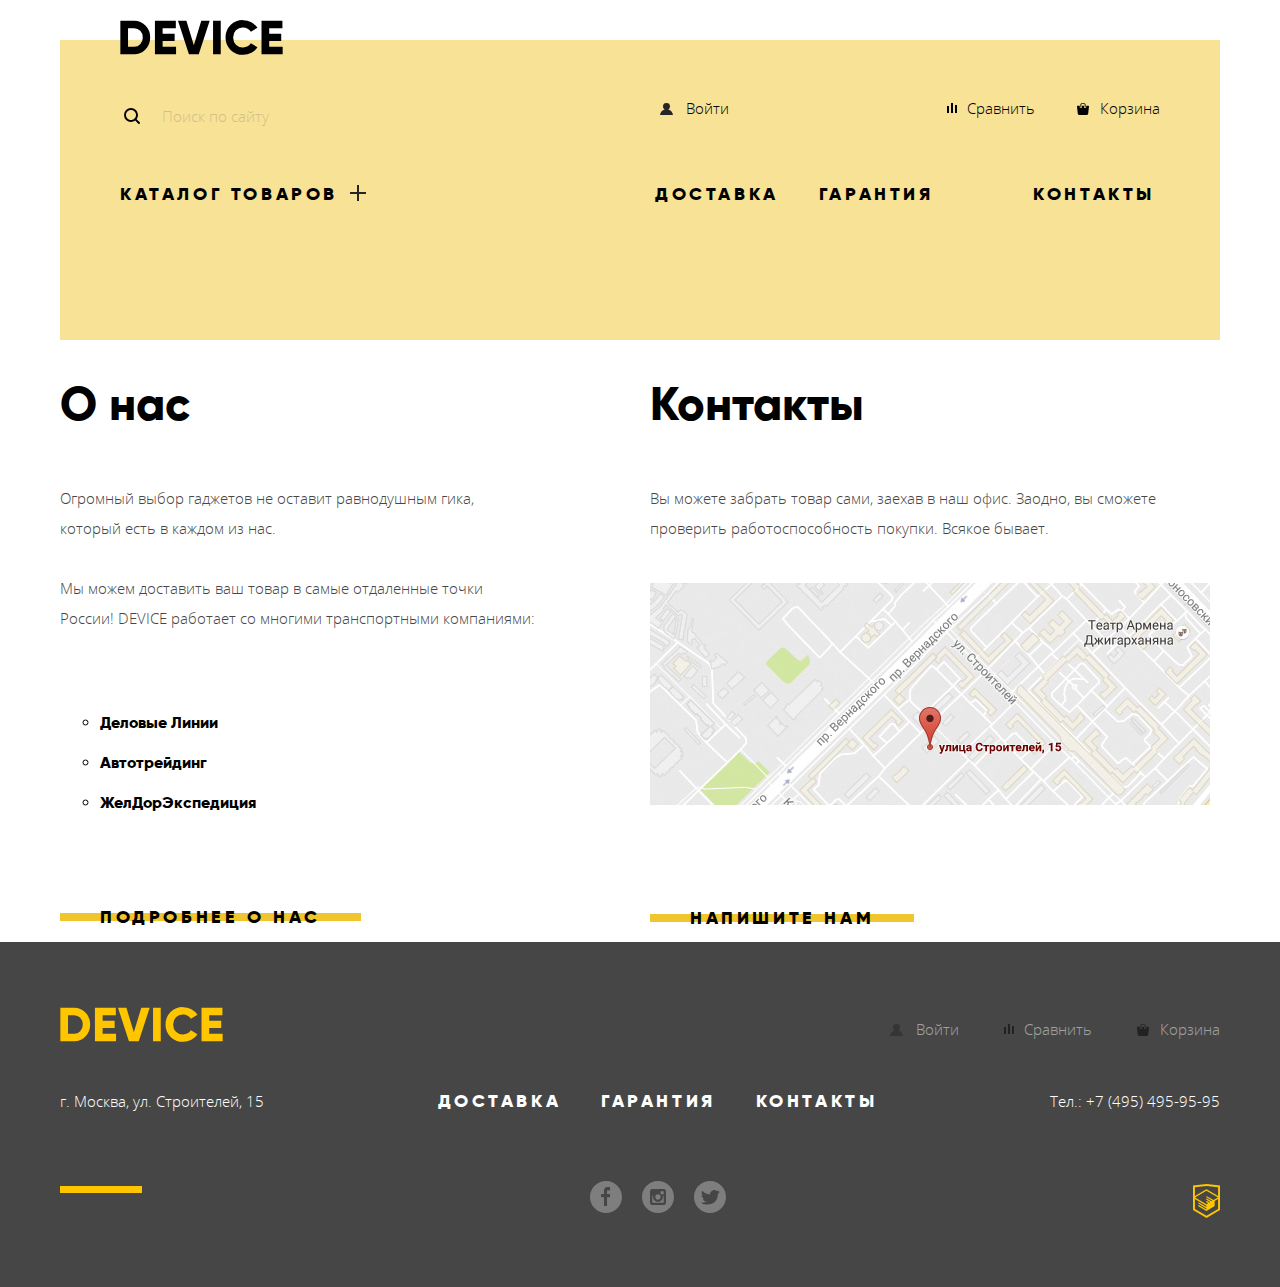
==== index.html @ 3230c98a "Добавлены декоративные элементы страниц" ====
<!DOCTYPE html>
<html lang="ru">
  <head>
    <meta charset="utf-8">
    <title>HTML Academy: Девайс</title>
    <link href="css/normalize.css" rel="stylesheet">
    <link href="css/style.css" rel="stylesheet">
  </head>
  <body>
    <header class="main-header">
      <div class="main-header-top">
        <div class="logo-container">
        <a class="main-header-logo" href="index.html">
        <img src="img/logo-device.svg" width="163" height="35" alt="Логотип «DEVICE»" class="header-logo">
      </a>
    </div>
      <form class="search" action="https://echo.htmlacademy.ru" method="get">
   <input class="search-field" type="search" name="main-search" placeholder="Поиск по сайту">
   <button class="search-button" type="submit">Найти</button>
  </form>
  <ul class="user-navigation">
    <li class="login-link"><a class="log-in-link" href="log-in.html">Войти</a></li>
    <li class="login-link"><a class="compare-link" href="compare.html">Сравнить</a></li>
    <li class="login-link"><a class="cart-link" href="cart.html">Корзина</a></li>
  </ul>
</div>
<div class="main-header-bottom">
        <nav class="main-navigation">
          <div class="main-navigation-wrapper">
        <ul class="site-navigation">
          <li><a href="catalog.html">Каталог товаров</a>
            <ul class="catalog-category-list">
  <li><a href="vr.html">Виртуальная реальность</a></li>
  <li><a href="monopodes.html">Моноподы для селфи</a></li>
  <li><a href="action-cameras.html">Экшн-камеры</a></li>
  <li><a href="fitness-bracelets.html">Фитнес-браслеты</a></li>
  <li><a href="smart-watches.html">Умные часы</a></li>
  <li><a href="quadcopters.html">Квадрокоптеры</a></li>
  </ul>
  </li>
    </ul>
        <ul class="user-info">
          <li><a href="guarantees.html">Доставка</a></li>
          <li><a href="delivery.html">Гарантия</a></li>
          <li><a href="contacts.html">Контакты</a></li>
        </ul>
      </div>
      </nav>
    </div>
      </header>
      <main>
        <div class="container">
        <h1 class="visually-hidden">Главная страница интернет-магазина "DEVICE"</h1>
        <div class="index-columns">
        <section class="info-about-us">
        <h2 class="info-about-us-title">О нас</h2>
        <p class="info-about-us-additional">
          Огромный выбор гаджетов не оставит равнодушным гика, который есть в каждом из нас.<br>
          <br>
        </p>
        <p class="info-about-us-additional">
          Мы можем доставить ваш товар в самые отдаленные точки России! DEVICE работает со многими транспортными компаниями:
        </p>
        <ul class="delivery-companies">
          <li>Деловые Линии</li>
          <li>Автотрейдинг</li>
          <li>ЖелДорЭкспедиция</li>
        </ul>
        <a href="about-us.html" class="info-link">Подробнее о нас</a>
      </section>
        <section class="info-contacts">
        <h2 class="info-title">Контакты</h2>
        <p class="info-additional">
          Вы можете забрать товар сами, заехав в наш офис. Заодно, вы сможете проверить работоспособность покупки. Всякое бывает.
        </p>
        <a href="#">
        <img src="img/map.jpg" width="560" height="222" alt="Карта с нашим местонахождением">
      </a>
      <a href="write-us.html" class="info-link">Напишите нам</a>
      </section>
    </div>
  </div>
      </main>
        <footer class="main-footer">
          <div class="container">
          <div class="main-footer-top">
          <a href="index.html">
            <svg class="footer-logo" xmlns="http://www.w3.org/2000/svg" viewBox="0 0 164 35">
    <path d="m0.35 0.7v33.6h13.532a15.723 15.723 0 0 0 11.72-4.824 16.464 16.464 0 0 0 4.712-11.976 16.465 16.465 0 0 0-4.712-11.976 15.723 15.723 0 0 0-11.72-4.824zm7.733 26.208v-18.819h5.8a8.648 8.648 0 0 1 6.5 2.568 9.412 9.412 0 0 1 2.489 6.84 9.41 9.41 0 0 1-2.489 6.84 8.646 8.646 0 0 1-6.5 2.568h-5.8zm34.8-5.952h12.082v-7.3h-12.086v-5.567h13.291v-7.389h-21.024v33.6h21.265v-7.392h-13.532v-5.952zm36.343 13.344 11.019-33.6h-8.458l-7.491 24.72-7.491-24.72h-8.457l11.019 33.6zm14.4 0h7.733v-33.6h-7.733zm38.615-1.416a15.514 15.514 0 0 0 6.041-5.688l-6.67-3.84a7.488 7.488 0 0 1-3.165 3.024 9.874 9.874 0 0 1-4.664 1.1 9.594 9.594 0 0 1-7.177-2.736 9.907 9.907 0 0 1-2.682-7.248 9.908 9.908 0 0 1 2.682-7.248 9.594 9.594 0 0 1 7.177-2.736 9.914 9.914 0 0 1 4.64 1.08 7.6 7.6 0 0 1 3.189 3.048l6.67-3.84a15.881 15.881 0 0 0-6.09-5.688 17.419 17.419 0 0 0-8.409-2.088 17.12 17.12 0 0 0-17.592 17.472 17.12 17.12 0 0 0 17.589 17.476 17.519 17.519 0 0 0 8.458-2.088zm17.881-11.928h12.082v-7.3h-12.085v-5.567h13.29v-7.389h-21.022v33.6h21.264v-7.392h-13.532v-5.952z" fill="#ffc600">
    </path>
  </svg>
        </a>
          <ul class="footer-user-navigation">
            <li class="login-link"><a class="log-in-link" href="log-in.html">Войти</a></li>
            <li class="login-link"><a class="compare-link" href="compare.html">Сравнить</a></li>
            <li class="login-link"><a class="cart-link" href="cart.html">Корзина</a></li>
          </ul>
</div>
<div class="main-footer-middle">
          <address class="address">г. Москва, ул. Строителей, 15</address>
            <ul class="footer-navigation">
              <li><a href="delivery.html">Доставка</a></li>
              <li><a href="guarantees.html">Гарантия</a></li>
              <li><a href="contacts.html">Контакты</a></li>
            </ul>
          <p class="phonenumber">Тел.: +7 (495) 495-95-95</p>
        </div>
          <div class="main-footer-bottom">
          <ul class="socials">
          <li><a class="social-button social-button-facebook" href="#">
            <svg xmlns="http://www.w3.org/2000/svg" width="32" height="32" viewBox="0 0 32 32">
              <path fill="#FFF" d="M16 0C7.164 0 0 7.163 0 16s7.164 16 16 16c8.837 0 16-7.164 16-16S24.837 0 16 0zm4.062 9.455h-3.021v3.444h3.021v3.445h-3.021v8.61H14.02v-8.61H11v-3.445h3.021V9.455c0-1.902 1.353-3.445 3.021-3.445h3.021v3.445z">
              </path>
            </svg>
          </a></li>
          <li><a class="social-button" href="#">
          <svg xmlns="http://www.w3.org/2000/svg" width="32" height="32" viewBox="0 0 32 32">
            <g fill="#FFF">
              <path d="M20.916 16a4.938 4.938 0 1 1-9.877 0c0-.394.051-.773.138-1.14h-.897v6.838h11.396V14.86h-.897c.086.367.137.746.137 1.14z"/><path d="M15.978 18.659c1.466 0 2.659-1.193 2.659-2.659s-1.193-2.659-2.659-2.659c-1.466 0-2.659 1.193-2.659 2.659s1.192 2.659 2.659 2.659zM18.637 10.302h3.039v3.039h-3.039z"/><path d="M16 0C7.164 0 0 7.164 0 16c0 8.837 7.164 16 16 16 8.837 0 16-7.163 16-16 0-8.836-7.163-16-16-16zm7.955 21.698a2.285 2.285 0 0 1-2.279 2.279H10.279A2.285 2.285 0 0 1 8 21.698V10.302a2.286 2.286 0 0 1 2.279-2.279h11.396a2.286 2.286 0 0 1 2.279 2.279v11.396z"/>
            </path>
          </g>
        </svg>
          </a></li>
          <li><a class="social-button social-button-twitter" href="#">
            <svg xmlns="http://www.w3.org/2000/svg" width="32" height="32" viewBox="0 0 32 32">
              <path fill="#FFF" d="M16 0C7.164 0 0 7.164 0 16c0 8.837 7.164 16 16 16 8.837 0 16-7.163 16-16 0-8.836-7.163-16-16-16zm7.944 12.809c-.251 6.516-3.463 10.832-10.992 10.702h-.486c-.447 0-4.543-.443-5.344-1.823 2.479.19 4.247-.406 5.12-1.136-1.048-.289-2.923-.461-3.251-2.848.384.104.618.221 1.299.113-1.307-.824-2.758-1.519-2.679-3.643.311.317 1.164.518 1.46.457-.768-.233-2.149-3.244-.974-4.781 1.984 1.79 4.075 3.482 7.804 3.643.227-2.214 1.24-3.699 3.168-4.325 1.84-.479 3.255.26 3.901 1.138.737-.224 1.453-.466 2.193-.685-.004.833-.569 1.463-.935 1.709.747.165 1.423-.475 1.423-.475-.184.963-1.094 1.725-1.707 1.954z">
              </path>
            </svg>
          </a></li>
        </ul>
          <a class="htmlacademy-button" href="https://htmlacademy.ru"><img src="img/logo-html.svg" class="htmlacademylogo"width="27" height="35" alt="Логотип HTML Academy"></a>
      </div>
    </div>
      </footer>
      <section class="modal modal-login">
        <h2 class="visually-hidden">Напишите нам</h2>
        <form class="write-us-form" action="https://echo.htmlacademy.ru" method="post">
  <p class="name-write-us">
          <label for="name-field">Ваше имя:</label>
          <input class="name-write-us" type="text" name="name" id="name-field" value="" placeholder="Имя Фамилия">
  </p>
  <p class="email-write-us">
          <label for="email-field">Ваш e-mail:</label>
          <input class="email-write-us" type="email" name="email" id="email-field" value="" placeholder="email@example.com">
  </p>
  <p class="mail-write-us">
          <label class="mail-field" for="mail-field">Текст письма:</label>
          <textarea name="mail" id="mail-field" rows="10" placeholder="В свободной форме"></textarea>
  </p>
  <button class="button" type="submit">Отправить</button>
        </form>
        <button class="modal-close">Закрыть</button>
      </section>
      <section class="modal modal-map">
        <h2 class="visually-hidden">Наше местоположение</h2>
        <p>
          <img src="img/map.jpg" width="780" height="560" alt="Офис компании по адресу ул. Строителей, 15, Москва">
        </p>
        <button class="modal-close">Закрыть</button>
      </section>
  </body>
</html>
---- css/style.css ----
@font-face {
font-family: "Gilroy";
src:url("../fonts/gilroyextrabold.woff2") format("woff2"),
url("../fonts/gilroyextrabold.woff") format("woff");
font-style: normal;
font-weight: 800;
}
@font-face {
font-family: "Gilroy";
src:url("../fonts/gilroylight.woff2") format("woff2"),
url("../fonts/gilroylight.woff") format("woff");
font-style: normal;
font-weight: 300;
}
@font-face {
font-family: "OpenSans";
src:url("../fonts/opensans.woff2") format("woff2"),
url("../fonts/opensans.woff") format("woff");
font-style: normal;
font-weight: normal;
}
@font-face {
font-family: "OpenSans";
src:url("../fonts/opensanslight.woff2") format("woff2"),
url("../fonts/opensanslight.woff") format("woff");
font-style: normal;
font-weight: 300;
}
body {
  margin: 0;
  padding: 0;

  font-family: "OpenSans", Arial, sans-serif;
  font-size: 15px;
  line-height: 30px;
  font-weight: 300;
  color: #464646;
  text-transform: none;

  background-color: #ffffff;
}
a {
  text-decoration: none;
}
img {
  max-width: 100%;
  height: auto;
}
.visually-hidden:not(:focus):not(:active),
input[type="checkbox"].visually-hidden,
input[type="radio"].visually-hidden {
  position: absolute;

  width: 1px;
  height: 1px;
  margin: -1px;
  border: 0;
  padding: 0;

  white-space: nowrap;

  clip-path: inset(100%);
  clip: rect(0 0 0 0);
  overflow: hidden;
}
.button  {
  display: inline-block;
  margin: 0;
  padding: 0;
  padding: 12px 25px;
  position: relative;
  z-index: 10;

  font-family: "Gilroy", "Arial", sans-serif;
  font-size: 18px;
  font-weight: 800;
  letter-spacing: 0.2em;
  line-height: 24px;
  text-transform: uppercase;
  color: #000000;
  text-align: center;
  vertical-align: middle;

  background-color: transparent;
  border: none;
  box-shadow: none;

  outline: none;
}
.button::before {
  content: "";
  position: absolute;
  top: 20px;
  left: 0;
  background-color: #f0c52e;
  width: 100%;
  height: 8px;
  z-index: -1;
}
.button:hover::before,
.button:focus::before {
  transition: transform 0.6s ease-out;
  transform: scaleY(5);

}
.button:active::before {
  background-color: #000000;
}
.button:active {
  color: #f7e184;
  outline: none;
}
.cart-mask-button:active::before {
  background-color: #f0c52e;
}
.cart-mask-button:active {
  color: rgba(0, 0, 0, 0.3);
}
.social-button {
  width: 32px;
  height: 32px;

  box-shadow: none;

  opacity: 0.3;
}
.social-button:hover,
.social-button:focus {
  opacity: 0.6;
}
.social-button:active {
  opacity: 0.1;
}
.main-header {
  position: relative;
  width: 1160px;
  min-height: 300px;
  margin-top: 40px;
  margin-bottom: 40px;
  margin-left: auto;
  margin-right: auto;
  padding: 53px 60px 0 60px;
  background-color: #f7e296;
  box-sizing: border-box;
  /*Временное свойство
  outline: 1px solid red;*/
}
.main-header-top {
  display: flex;
  flex-wrap: wrap;
  justify-content: space-between;
  margin-bottom: 43px;
  /*Временное свойство
  outline: 1px solid green;*/
}
.logo-container {
  display: flex;
  justify-content: flex-start;
  position: absolute;
  top: -20px;
  left: 60px;
  /*Временное свойство
  outline: 1px solid lightblue;*/
}
.header-logo {
  width: 163px;
  height: 35px;

  opacity: 1;
}
.header-logo:hover,
.header-logo:focus {
  opacity: 0.6;
}
.header-logo:active {
  opacity: 0.3;
}
.search {
  width: 441px;
  display: flex;
  position: relative;

  /*Временное свойство
  outline: 1px solid lightblue;*/
}
.search::before {
  content: "";

  position: absolute;
  top: 15px;
  left: 4px;

  width: 16px;
  height: 16px;

 background-image: url("../img/search.svg");
 background-repeat: no-repeat;
 background-position: 0 0;

 /*Временное свойство
 outline: 1px solid lightblue;*/
}
.search-field {
  padding: 0;
  margin: 0;
  padding-left: 40px;
  width: 356px;

  font: inherit;
  color: #000000;

  background-color: transparent;
  border: 2px solid transparent;

  opacity: 0.3;
  outline: none;
}
.search-field:hover {
  opacity: 0.6;
}
.search-field:focus {
  border-bottom: 2px solid #000000;
  opacity: 1;
}
.search-button {
  margin: 0;
  padding: 0;
  width: 81px;
  height: 46px;

  font: inherit;
  color: #000000;

  border: 2px solid #000000;
  background-color: transparent;

  opacity: 0;

  outline: none;
}
input.search-field:focus + .search-button {
  opacity: 1;
}

.search-button:focus,
.search-button:hover {

  display: block;
  font: inherit;
  color: #ffffff;

  border: none;
  background-color: #000000;
}
.search-button:active {

  display: block;
  color: rgba(255, 255, 255, 0.3);

  opacity: 1;
}
.user-navigation {
  display: flex;
  justify-content: space-between;
  width: 500px;
  margin: 0;

  padding: 0;

}
.login-user-navigation {
  display: flex;
  justify-content: space-between;
  width: 500px;
  margin: 0;

  padding: 0;

  font: inherit;

  color: #000000;

  opacity: 1;
}
.login-user-navigation li:first-child {
  margin-right: 20px;
}
.login-user-navigation li:nth-child(2) {
  margin-right: 60px;
}
.login-user-navigation li:nth-child(3) {
  margin-right: 40px;
}
.login-user-navigation li:last-child {
  margin-left: auto;
}
.user-navigation li:first-child {
  margin-right: 215px;
}
.user-navigation li:nth-child(2) {
  margin-right: 40px;
}
.user-navigation li:last-child {
}
.user-navigation,
.site-navigation,
.user-info,
.login-user-navigation {
  list-style: none;
}
.site-navigation a,
.user-navigation a,
.user-info a,
.login-user-navigation a {
  color: #000000;
}
.user-navigation {
font: inherit;

color: #000000;

opacity: 1;
}
.user-navigation .log-in-link {
  padding-left: 26px;
  position: relative;
}
.user-navigation .compare-link {
  padding-left: 20px;
  position: relative;
}
.user-navigation .cart-link {
  padding-left: 23px;
  position: relative;
}
.user-navigation .log-in-link::before {
    content: "";

    position: absolute;
    top: 5px;
    left: 0px;

    width: 13px;
    height: 12px;

   background-image: url("../img/user.svg");
   background-repeat: no-repeat;
   background-position: 0 0;

  /*Временное свойство
   outline: 1px solid red;*/
}
.user-navigation .compare-link::before {
    content: "";

    position: absolute;
    top: 5px;
    left: 0px;

    width: 10px;
    height: 10px;

   background-image: url("../img/compare.svg");
   background-repeat: no-repeat;
   background-position: 0 0;

  /*Временное свойство
   outline: 1px solid red;*/
}
.user-navigation .cart-link::before {
    content: "";

    position: absolute;
    top: 5px;
    left: 0px;

    width: 12px;
    height: 12px;

   background-image: url("../img/cart.svg");
   background-repeat: no-repeat;
   background-position: 0 0;

  /*Временное свойство
   outline: 1px solid red;*/
}
.login-user-navigation .profile-link {
  padding-left: 26px;
  position: relative;
}
.login-user-navigation .compare-link {
  padding-left: 20px;
  position: relative;
}
.login-user-navigation .cart-link {
  padding-left: 23px;
  position: relative;
}
.login-user-navigation .profile-link::before {
    content: "";

    position: absolute;
    top: 5px;
    left: 0px;

    width: 13px;
    height: 12px;

   background-image: url("../img/user.svg");
   background-repeat: no-repeat;
   background-position: 0 0;

  /*Временное свойство
   outline: 1px solid red;*/
}
.login-user-navigation .compare-link::before {
    content: "";

    position: absolute;
    top: 5px;
    left: 0px;

    width: 10px;
    height: 10px;

   background-image: url("../img/compare.svg");
   background-repeat: no-repeat;
   background-position: 0 0;

  /*Временное свойство
   outline: 1px solid red;*/
}
.login-user-navigation .cart-link::before {
    content: "";

    position: absolute;
    top: 5px;
    left: 0px;

    width: 12px;
    height: 12px;

   background-image: url("../img/cart.svg");
   background-repeat: no-repeat;
   background-position: 0 0;

  /*Временное свойство
   outline: 1px solid red;*/
}
.main-header-bottom {
  display: flex;
  align-items: center;
  justify-content: space-between;

  /*Временное свойство
  outline: 1px solid yellow;*/
}
.main-navigation-wrapper {
  display: flex;
  justify-content: space-between;
  /*Временное свойство
  outline: 1px solid blue;*/
}
.site-navigation {
  position: relative;

  padding: 0;
  margin: 0;
  margin-right: 295px;
  width: 240px;
  /*Временное свойство
  outline: 1px solid blue;*/
}
.site-navigation > li {
  position: relative;
}
.site-navigation::after {
  content: "";
  position: absolute;

  width: 16px;
  height: 16px;

  top: 3px;
  left: 230px;

  background-image: url("../img/plus.svg");
  background-repeat: no-repeat;
  background-position: 0 0;

}
.user-info {
  display: flex;
  justify-content: space-between;
  margin: 0;
  padding: 0;

  /*Временное свойство
  outline: 1px solid red;*/
}
.user-info li:first-child {
  margin-right: 40px;
}
.user-info li:last-child {
  margin-left: auto;
  margin-right: 0;
}
.site-navigation,
.user-info {
  font-family: "Gilroy", "Arial", sans-serif;
  text-transform: uppercase;
  font-size: 18px;
  font-weight: 800;
  letter-spacing: 0.2em;
  line-height: 24px;
  color: #000000;

  opacity: 1;

}
.user-navigation a:hover,
.user-navigation a:focus,
.site-navigation a:hover,
.site-navigation a:focus,
.user-info a:hover,
.user-info a:focus,
.login-user-navigation a:hover,
.login-user-navigation a:focus {
  opacity: 0.6;
}
.user-navigation a:active,
.site-navigation a:active,
.user-info a:active,
.login-user-navigation a:active {
  opacity: 0.3;
}
.logout-link {
  font: inherit;
  font-size: 15px;
  line-height: 30px;
  color: #000000;

  opacity: 0.3;
}
.catalog-category-list {
  display: none;
  position: absolute;
  top: 25px;
  right: -860px;
  list-style: none;
  margin: 0;
  padding: 0;
  padding-top: 31px;
  padding-bottom: 34px;
  width: 1160px;
  height: 150px;
  background-color: #f7e296;
  /*
  According to styleguide
  background-color: #f7e184;*/
}
.catalog-category-list a {
  font-family: "OpenSans", "Arial", sans-serif;
  font-size: 15px;
  line-height: 36px;
  font-weight: 300;
  letter-spacing: normal;
  text-transform: none;
  color: #000000;

  opacity: 1;
}
.catalog-category-list a:hover,
.catalog-category-list a:focus {
  opacity: 0.6;
}
.catalog-category-list a:active {
  opacity: 0.3;
}
.site-navigation > li:hover .catalog-category-list,
.site-navigation > li:focus .catalog-category-list {
  display: flex;
  flex-wrap: wrap;
  flex-direction: column;
  align-content: flex-start;
  justify-content: flex-start;
}
.catalog-category-list li {
  margin: 0;
  padding: 0;
  width: 180px;
  margin-right: 60px;
  margin-bottom: 8px;
}
.catalog-category-list li:first-child,
.catalog-category-list li:nth-child(2),
.catalog-category-list li:nth-child(3) {
  margin-left: 60px;
}
.catalog-category-list li:nth-child(3),
.catalog-category-list li:last-child {
  margin-bottom: 0;
}
.catalog-category-list li:nth-child(5) {
  margin-bottom: 35px;
}
.user-info {
  width: 500px;
  margin: 0;
  padding: 0;
}
.page-title {
  margin: 0;
  margin-bottom: 35px;
  margin-left: 60px;
  padding: 0;

  font-family: "Gilroy", "Arial", sans-serif;
  font-size: 47px;
  line-height: 48px;
  font-weight: 800;
  color: #000000;
}
.breadcrumbs a {
  color: #000000;
}
.breadcrumbs {
  display: flex;
  width: 385px;
  padding: 0;
  margin: 0;
  margin-bottom: 50px;
  margin-left: 60px;

  font: inherit;
  font-size: 14px;
  line-height: 24px;

  list-style: none;

  opacity: 0.3;
}
.breadcrumbs li {
  position: relative;

  margin-right: 40px;
}
.breadcrumbs li::after {
  content: "";

  position: absolute;
  top: 10px;
  right: -20px;

  width: 4px;
  height: 7px;

  background-image: url("../img/nav-arrow.svg");
  background-position: 0 0;
  background-repeat: no-repeat;

  /*Временное свойство
  outline: 1px solid green;*/
}
.breadcrumbs-current::after {
  display: none;
}
.breadcrumbs li:last-child {
  margin-right: 0;
}
.breadcrumbs a:hover,
.breadcrumbs a:focus {
  opacity: 0.6;
}
.breadcrumbs a:active {
  opacity: 0.1;
}
.container {
  width: 1160px;
  margin: 0 auto;

  /*Временное свойство
  outline: 1px solid black;*/
}
.index-columns {
  display: flex;
  justify-content: space-between;
  /*Временное свойство
  outline: 1px solid purple;*/
}
.index-columns h2{
  margin: 0;
  margin-bottom: 55px;

  font-family: "Gilroy", "Arial", sans-serif;
  font-size: 47px;
  line-height: 48px;
  font-weight: 800;
  color: #000000;
}
.index-columns p {
  margin: 0;
  padding: 0;
}
.info-about-us {
  width: 475px;

  /*Временное свойство
  outline: 1px solid purple;*/
}
.info-about-us p:last-of-type {
  margin-bottom: 70px;
}
.info-contacts {
  width: 570px;

  /*Временное свойство
  outline: 1px solid purple;*/
}
.info-contacts p {
  margin-bottom: 40px;
}
.info-contacts img {
  margin-bottom: 80px;
}
.delivery-companies {
  margin: 0;
  padding: 0;
  padding-left: 40px;
  margin-bottom: 70px;

  font-family: "Gilroy", "Arial", sans-serif;
  font-size: 16px;
  line-height: 40px;
  font-weight: 800;
  color: #000000;

  list-style: circle outside;
}
.info-link {
  display: inline-block;
  margin: 0;
  padding: 0;
  padding: 12px 40px;
  position: relative;
  z-index: 10;

  font-family: "Gilroy", "Arial", sans-serif;
  font-size: 18px;
  font-weight: 800;
  letter-spacing: 0.2em;
  line-height: 24px;
  text-transform: uppercase;
  color: #000000;
  text-align: center;
  vertical-align: middle;

  background-color: transparent;
  border: none;
  box-shadow: none;
}
.info-link::before {
  content: "";
  position: absolute;
  top: 20px;
  left: 0;
  background-color: #f0c52e;
  width: 100%;
  height: 8px;
  z-index: -1;
}
.info-link:hover::before,
.info-link:focus::before {
  transition: transform 0.6s ease-out;
  transform: scaleY(5);
}
.info-link:active {
  color: rgba(0, 0, 0, 0.3);
}
.main-columns {
  position: relative;
}
.main-columns::before {
  content: "";
  position: absolute;

  top: 0;
  right: calc(50% + 252px);
  z-index: -10;
  width: 100%;
  height: 100%;

  background-color: rgba(0, 0, 0, 0.08);
}
.main-columns::after {
  content: "";
  position: absolute;

  top: 0;

  z-index: -11;
  width: 100%;
  height: 70px;

  background-color: rgba(0, 0, 0, 0.08);
}
.sort-title {
  position: relative;
  display: flex;
  padding: 20px 0px 20px 60px;
  align-items: center;
}
.icon-up img {

  position: absolute;

  width: 11px;
  height: 10px;

  top: 30px;
  left: 1112px;

  opacity: 0.3;
}
.icon-down img {

  position: absolute;

  width: 11px;
  height: 10px;

  top: 30px;
  left: 1140px;

  opacity: 0.3;
}
.sort-legend {
  margin: 0;
  padding: 0;

  font-family: "Gilroy", "Arial", sans-serif;
  font-size: 16px;
  font-weight: 800;
  letter-spacing: 0.2em;
  line-height: 24px;
  text-transform: uppercase;
  color: #000000;
}
.sort-title .sort-legend:first-of-type {
  margin-right: 255px;
}
.sort-title .sort-legend:last-of-type {
  margin-right: 55px;
}
.sort-parameters {
  list-style: none;
  padding: 0;
  margin: 0;

  display: flex;

}
.sort-parameter a {
  text-decoration: none;
  font: inherit;
  font-size: 14px;
  line-height: 18px;
  color: #000000;

  opacity: 0.3;
}
.sort-parameter {
  margin-right: 30px;
}
.sort-parameter a:hover,
.sort-parameter a:focus,
.icon-up img:hover,
.icon-up img:focus,
.icon-up img:hover,
.icon-up img:focus {
  opacity: 0.6;
}
.sort-parameter a:active,
.icon-up img:active {
  opacity: 1;
}
.sort-parameter:last-child {
  margin-right: 0;
}
.catalog-columns {
  display: flex;
  justify-content: flex-start;
}
.filters {
  margin: 0;
  padding: 0;
  min-width: 270px;
  padding-top: 88px;
  padding-left: 60px;
  margin-right: 70px;

}
.filter-fieldset {
  margin: 0;
  padding: 0;
  padding-right: 68px;
  margin-bottom: 39px;
  border: none;
}
.filter-fieldset:last-of-type {
  margin-bottom: 50px;
}
.filter legend {
  position: relative;
  font-family: "Gilroy", "Arial", sans-serif;
  font-size: 18px;
  line-height: 24px;
  font-weight: 800;
  color: #000000;

  margin-bottom: 27px;
}
.filter legend::before {
  content: "";

  position: absolute;
  top: -13px;
  left: 0px;

  width: 200px;

  border: 1px solid black;
}
.filter ul {
  margin: 0;
  padding: 0;
  list-style: none;
}
.filter-option {
  margin-bottom: 6px;
  padding-left: 40px;
}
.color-filter .filter-option:last-child,
.bluetooth-filter .filter-option:last-child {
  margin-bottom: 0;
}
.filter-option label{
  position: relative;

  display: block;

  cursor: pointer;
  user-select: none;

  font: inherit;
  font-size: 14px;
  line-height: 40px;

  color: #000000;
}
.filter-input-checkbox + label::before {
  content: "";
  position: absolute;
  top: 10px;
  left: -40px;

  width: 23px;
  height: 23px;

  background-image: url("../img/checkbox-off.svg");
  background-position: 0 0;
  background-repeat: no-repeat;
}
.filter-input-checkbox:checked + label::before {
  width: 27px;

  background-image: url("../img/checkbox-on.svg");
  background-position: 0 0;
  background-repeat: no-repeat;
}
.filter-input-checkbox:hover::before,
.filter-input-checkbox:focus::before,
.filter-input-checkbox:checked:hover::before,
.filter-input-checkbox:checked:focus::before {
  opacity: 0.6;
}
.filter-input:disabled + label::before {
  opacity: 0.25;
}
.filter-input-radio + label::before {
  content: "";
  position: absolute;
  top: 10px;
  left: -40px;

  width: 25px;
  height: 25px;

  background-image: url("../img/radio-off.svg");
  background-position: 0 0;
  background-repeat: no-repeat;
}
.filter-input-radio:checked + label::before {
  content: "";

  position: absolute;
  top: 10px;
  left: -40px;

  background-image: url("../img/radio-on.svg");
  background-position: 0 0;
  background-repeat: no-repeat;
}
.filter-input-radio:hover::before,
.filter-input-radio:focus::before,
.filter-input-radio:checked:hover::before,
.filter-input-radio:checked:focus::before {
  opacity: 0.6;
}
.filter-input-radio:disabled + label::before {
  opacity: 0.25;
}
.catalog {
  margin: 0;
  padding: 0;
  padding-top: 75px;
  width: 760px;
}
.catalog-list {
  display: flex;
  flex-wrap: wrap;
  padding: 0;
  margin: 0;
  margin-bottom: 35px;

  list-style: none;
}
.catalog-item {
  position: relative;
  width: 360px;
  margin-bottom: 70px;
  margin-right: 40px;

}
.catalog-item:nth-child(2n) {
  margin-right: 0;
}
.catalog-item:nth-child(3),
.catalog-item:nth-child(4) {
  margin-bottom: 0;
}
.item-product-photo {
  margin-bottom: 36px;
}
.item-info {
  display: flex;
  flex-direction: row;
  justify-content: space-between;

  padding: 0;
  margin: 0;
}
.catalog-item-title {
    padding: 0;
    margin: 0;
    width: 260px;
}
.catalog-item-title {

  font-family: "Gilroy", "Arial", sans-serif;
  font-size: 18px;
  font-weight: 800;
  line-height: 24px;
  text-decoration: none;

  color: #000000;
}
.catalog-item-price {

  font-family: "Gilroy", "Arial", sans-serif;
  font-size: 16px;
  font-weight: 300;
  line-height: 24px;

  color: #464646;

}
.cart-mask {
  position: absolute;
  display: none;
  padding: 80px;
  padding-top: 160px;
  padding-bottom: 20px;
  width: 200px;
  height: 200px;
  background-color: #eeeeee;
  opacity: 0.7;
  vertical-align: middle;
  text-align: center;
}
.cart-mask .button,
.cart-mask a {
  opacity: 1;
}
.cart-mask a {
  color: inherit;
  font: inherit;
  text-decoration: none;
}
.catalog-item:hover .cart-mask{
  display: block;
}
.paginator {
  display: flex;
  justify-content: space-between;

  margin: 0;
  margin-bottom: 77px;
  padding: 0;
  padding: 27px 28px 27px 28px;

  background-color: #eeeeee;
}
.paginator-prev,
.paginator-next {
  font-family: "Gilroy", "Arial", sans-serif;
  font-size: 16px;
  font-weight: 800;
  letter-spacing: 0.2em;
  line-height: 24px;
  text-transform: uppercase;
  text-decoration: none;
  color: #000000;
}
.paginator-list a {

  font-family: "Gilroy", "Arial", sans-serif;
  font-size: 16px;
  font-weight: 800;
  letter-spacing: 0.2em;
  line-height: 24px;
  text-transform: uppercase;
  text-decoration: none;
  color: #000000;
}
.paginator-list {
  display: flex;
  list-style: none;
  margin: 0;
  padding: 0;
}
.paginator-list li {
  margin-right: 32px;
}
.paginator-list li:last-child {
  margin-right: 0;
}
.main-footer {
  font: inherit;
  color: #ffffff;

  background-color: #464646;
  padding: 65px 0 65px 0;
  box-sizing: border-box;
  /*Временное свойство
  outline: 1px solid green;*/
}
.footer-rows {
  display: flex;
  flex-wrap: wrap;
  /*Временное свойство
  outline: 1px solid purple;*/
}
.main-footer-top {
  display: flex;
  justify-content: space-between;
  align-items: center;
  margin-bottom: 35px;
  /*Временное свойство
  outline: 1px solid purple;*/
}
.footer-logo {
  width: 163px;
  height: 35px;
  opacity: 1;
}
.footer-logo:hover,
.footer-logo:focus {
  opacity: 0.6;
}
.footer-logo:active {
  opacity: 0.3;
}
.logout-link-footer {
  font: inherit;
  font-size: 15px;
  line-height: 30px;
  color: #ffffff;

  opacity: 0.3;
}
.footer-user-navigation a {
  color: #ffffff;

  opacity: 0.7;
}
.footer-user-navigation {
  display: flex;
  justify-content: space-between;
  width: 330px;
  font: inherit;
  color: #ffffff;
  margin: 0;
  opacity: 0.7;
  padding: 0;
  margin-left: auto;
  list-style: none;
}
.footer-user-navigation .log-in-link {
  padding-left: 26px;
  position: relative;
}
.footer-user-navigation .compare-link {
  padding-left: 20px;
  position: relative;
}
.footer-user-navigation .cart-link {
  padding-left: 23px;
  position: relative;
}
.footer-user-navigation .log-in-link::before {
    content: "";

    position: absolute;
    top: 5px;
    left: 0px;

    width: 13px;
    height: 12px;

   background-image: url("../img/user.svg");
   background-repeat: no-repeat;
   background-position: 0 0;

  fill: #ffc600;
  /*Временное свойство
   outline: 1px solid red;*/
}
.footer-user-navigation .compare-link::before {
    content: "";

    position: absolute;
    top: 5px;
    left: 0px;

    width: 10px;
    height: 10px;

   background-image: url("../img/compare.svg");
   background-repeat: no-repeat;
   background-position: 0 0;

   fill: #ffc600;
  /*Временное свойство
   outline: 1px solid red;*/
}
.footer-user-navigation .cart-link::before {
    content: "";

    position: absolute;
    top: 5px;
    left: 0px;

    width: 12px;
    height: 12px;

   background-image: url("../img/cart.svg");
   background-repeat: no-repeat;
   background-position: 0 0;

  fill: #ffc600;
  /*Временное свойство
   outline: 1px solid red;*/
}
.footer-user-navigation li {
  margin-right: 40px;
}
.footer-user-navigation li:last-child {
  margin-right: 0;
}
.footer-user-navigation a:hover,
.footer-user-navigation a:focus {
  opacity: 1;
}
.footer-user-navigation a:active {
  opacity: 0.3;
}
.login-footer-user-navigation a {
  color: #ffffff;

  opacity: 0.7;
}
.login-footer-user-navigation {
  display: flex;
  justify-content: space-between;
  width: 480px;
  font: inherit;
  color: #ffffff;
  margin: 0;
  opacity: 0.7;
  padding: 0;
  margin-left: auto;
  list-style: none;
}
.login-footer-user-navigation .profile-link {
  padding-left: 26px;
  position: relative;
}
.login-footer-user-navigation .compare-link {
  padding-left: 20px;
  position: relative;
}
.login-footer-user-navigation .cart-link {
  padding-left: 23px;
  position: relative;
}
.login-footer-user-navigation .profile-link::before {
    content: "";

    position: absolute;
    top: 5px;
    left: 0px;

    width: 13px;
    height: 12px;

   background-image: url("../img/user.svg");
   background-repeat: no-repeat;
   background-position: 0 0;

  fill: #ffc600;
  /*Временное свойство
   outline: 1px solid red;*/
}
.login-footer-user-navigation .compare-link::before {
    content: "";

    position: absolute;
    top: 5px;
    left: 0px;

    width: 10px;
    height: 10px;

   background-image: url("../img/compare.svg");
   background-repeat: no-repeat;
   background-position: 0 0;

   fill: #ffc600;
  /*Временное свойство
   outline: 1px solid red;*/
}
.login-footer-user-navigation .cart-link::before {
    content: "";

    position: absolute;
    top: 5px;
    left: 0px;

    width: 12px;
    height: 12px;

   background-image: url("../img/cart.svg");
   background-repeat: no-repeat;
   background-position: 0 0;

  fill: #ffc600;
  /*Временное свойство
   outline: 1px solid red;*/
}
.login-footer-user-navigation li {
  margin-right: 20px;
}
.login-footer-user-navigation li:nth-child(2) {
  margin-right: 40px;
}
.login-footer-user-navigation li:nth-child(3) {
  margin-right: 40px;
}
.login-footer-user-navigation li:last-child {
  margin-right: 0;
}
.login-footer-user-navigation a:hover,
.login-footer-user-navigation a:focus {
  opacity: 1;
}
.login-footer-user-navigation a:active {
  opacity: 0.3;
}
.main-footer-middle {
  display: flex;
  justify-content: space-between;
  align-items: center;

  margin-bottom: 65px;
  /*Временное свойство
  outline: 1px solid purple;*/
}
.address {
  width: 205px;
  font: inherit;
  font-style: normal;
  color: #ffffff;
}
.footer-navigation {
  display: flex;
  justify-content: space-between;
  width: 440px;
  padding: 0;
  margin: 0;
  list-style: none;
  margin-left: auto;
}
.footer-navigation li {
  margin-right: 35px;
}
.footer-navigation li:last-child {
  margin-right: 0;
}
.footer-navigation a {
  color: #ffffff;
}
.footer-navigation {
  font-family: "Gilroy", "Arial", sans-serif;
  font-size: 18px;
  font-weight: 800;
  letter-spacing: 0.2em;
  text-transform: uppercase;
  line-height: 24px;

  color: #ffffff;

  opacity: 1;
}
.footer-navigation a:hover,
.footer-navigation a:focus {
  opacity: 0.6;
}
.footer-navigation a:active {
  opacity: 0.3;
}
.phonenumber {
  padding: 0;
  margin: 0;
  margin-left: auto;
  width: 170px;
}
.main-footer-bottom {
  display: flex;
  justify-content: center;
  align-items: center;

  /*Временное свойство
  outline: 1px solid purple;*/
}
.socials {
  position: relative;
  display: flex;
  width: 160px;
  padding: 0;
  margin: 0;
  margin-left: 530px;
  list-style: none;
}
.socials::before {
  content: "";

  position: absolute;
  top: 5px;
  left: -530px;

  width: 80px;
  height: 5px;

  border: 1px solid #ffc600;
  background-color: #ffc600;
}
.socials li {
  margin-right: 20px;
}
.socials li:last-child {
  margin-right: 0;
}
.socials a {
  color: #ffffff;
}
.htmlacademy-button {
  width: 27;
  height: 35px;
  margin-left: auto;
  opacity: 1;
}
.htmlacademy-button:hover,
.htmlacademy-button:focus {
  opacity: 0.6;
}
.htmlacademy-button:active {
  opacity: 0.1;
}

.modal {
  display: none;
  font: inherit;
  color: #000000;

  background-color: #ffffff;
  background-image: url("../img/modal.png");
  background-position: 0 0;
  background-repeat: repeat;
  box-shadow: 0 5px 10px 0 rgba(255, 255, 255, 0.5);
}
.modal-login label {
  font-family: "Gilroy extrabold";
  font-size: 18px;
  line-height: 24px;

  color: #000000;
}
.modal-login input[type="text"],
.modal-login input[type="email"],
.modal-login textarea {
  font: inherit;
  color: rgba(255, 0, 0, 0.4);

  background-color: #f2f2f2;
  opacity: 0.5;
  border: none;
}
.modal-login input[type="text"]:hover,
.modal-login input[type="email"]:hover,
.modal-login textarea:hover {
  background-color: #eaeaea;
  opacity: 0.8;
}
.modal-login input[type="text"]:focus,
.modal-login input[type="email"]:focus,
.modal-login textarea:focus {
  color: #000000;

  background-color: transparent;

  border: 3px solid #f0c52e;
}
.modal-login input[type="text"]:invalid,
.modal-login input[type="email"]:invalid,
.modal-login textarea:invalid {
  font: inherit;
  color: rgba(255, 0, 0, 0.4);

  background-color: #f6dada;

  border: none;
}
.modal-close {
border: 1px solid #f0c52e;
border-radius: 50% 50%;

background-color: #f0c52e;
background-image: url("../img/modal-close.svg");
opacity: 0.5;
}
.modal-close:hover,
.modal-close:focus {
  opacity: 1;
}
.modal-close:active {
  opacity: 0.3;
}
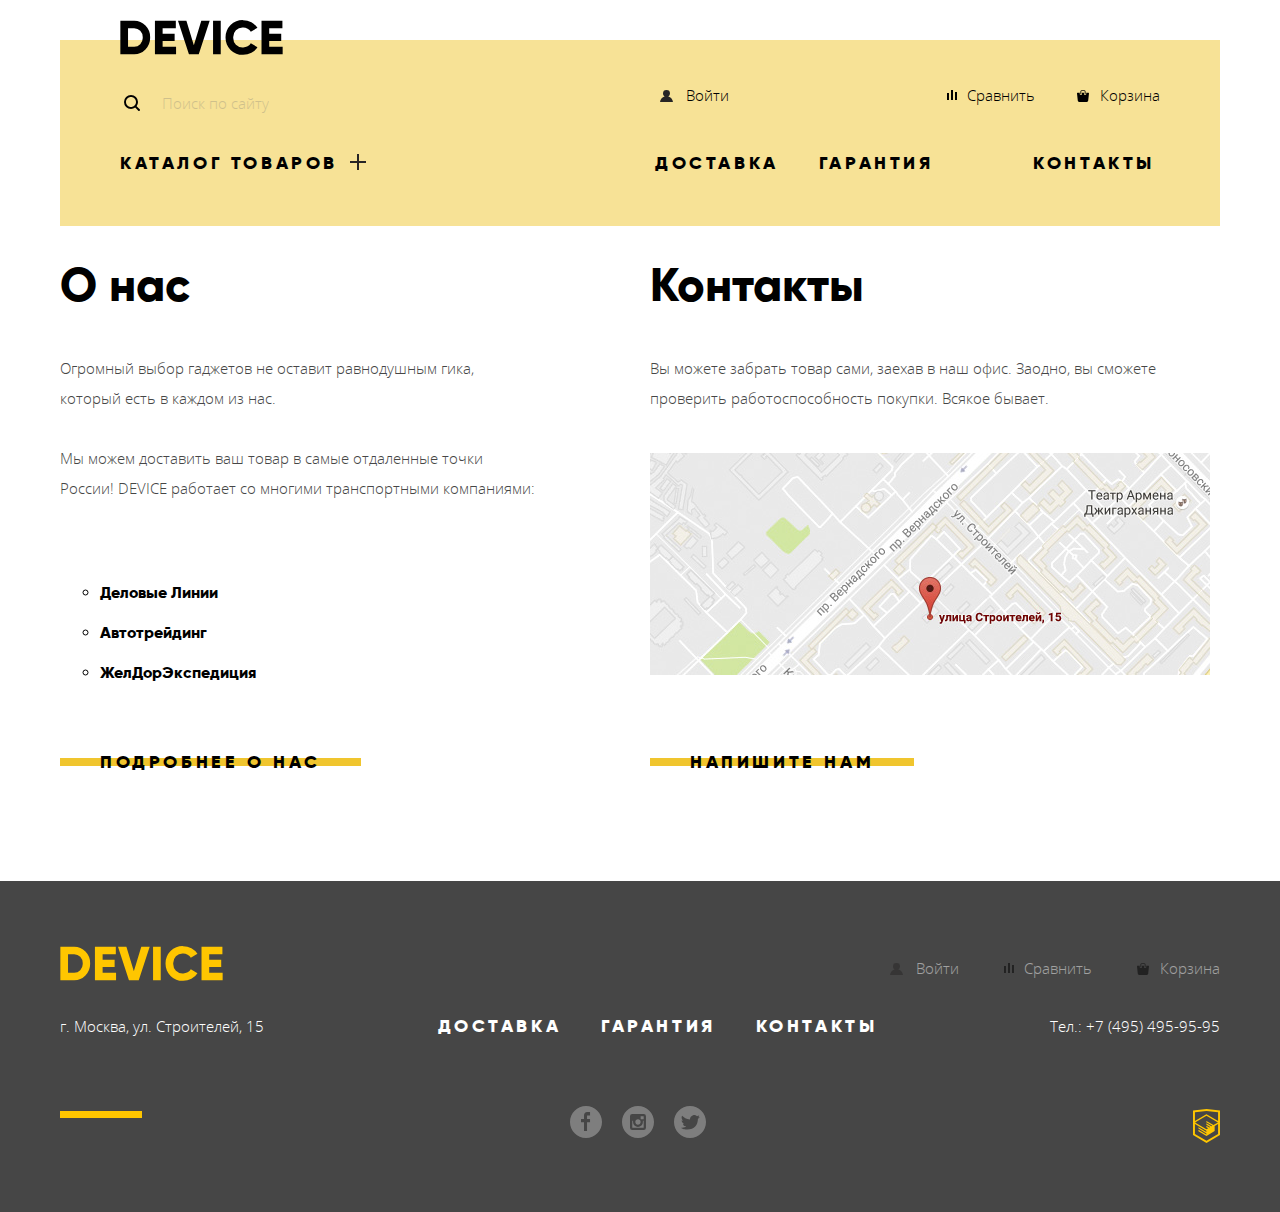
==== commit dd0861f6: "Завершена верстка всех страниц" ====
--- a/index.html
+++ b/index.html
@@ -135,18 +135,18 @@
       <section class="modal modal-login">
         <h2 class="visually-hidden">Напишите нам</h2>
         <form class="write-us-form" action="https://echo.htmlacademy.ru" method="post">
-  <p class="name-write-us">
+  <div class="name-write-us-container">
           <label for="name-field">Ваше имя:</label>
           <input class="name-write-us" type="text" name="name" id="name-field" value="" placeholder="Имя Фамилия">
-  </p>
-  <p class="email-write-us">
+  </div>
+  <div class="email-write-us-container">
           <label for="email-field">Ваш e-mail:</label>
           <input class="email-write-us" type="email" name="email" id="email-field" value="" placeholder="email@example.com">
-  </p>
-  <p class="mail-write-us">
-          <label class="mail-field" for="mail-field">Текст письма:</label>
-          <textarea name="mail" id="mail-field" rows="10" placeholder="В свободной форме"></textarea>
-  </p>
+  </div>
+  <div class="mail-write-us-container">
+          <label class="mail-field-label" for="mail-field">Текст письма:</label>
+          <textarea name="mail" id="mail-field" placeholder="В свободной форме"></textarea>
+  </div>
   <button class="button" type="submit">Отправить</button>
         </form>
         <button class="modal-close">Закрыть</button>
@@ -154,7 +154,7 @@
       <section class="modal modal-map">
         <h2 class="visually-hidden">Наше местоположение</h2>
         <p>
-          <img src="img/map.jpg" width="780" height="560" alt="Офис компании по адресу ул. Строителей, 15, Москва">
+          <img src="img/map-big.jpg" width="960" height="560" alt="Офис компании по адресу ул. Строителей, 15, Москва">
         </p>
         <button class="modal-close">Закрыть</button>
       </section>
--- a/css/style.css
+++ b/css/style.css
@@ -134,12 +134,12 @@
 .main-header {
   position: relative;
   width: 1160px;
-  min-height: 300px;
+  min-height: 186px;
   margin-top: 40px;
-  margin-bottom: 40px;
+  margin-bottom: 35px;
   margin-left: auto;
   margin-right: auto;
-  padding: 53px 60px 0 60px;
+  padding: 40px 60px 0 60px;
   background-color: #f7e296;
   box-sizing: border-box;
   /*Временное свойство
@@ -149,7 +149,7 @@
   display: flex;
   flex-wrap: wrap;
   justify-content: space-between;
-  margin-bottom: 43px;
+  margin-bottom: 25px;
   /*Временное свойство
   outline: 1px solid green;*/
 }
@@ -555,6 +555,8 @@
   width: 1160px;
   height: 150px;
   background-color: #f7e296;
+
+  z-index: 100;
   /*
   According to styleguide
   background-color: #f7e184;*/
@@ -588,7 +590,7 @@
 .catalog-category-list li {
   margin: 0;
   padding: 0;
-  width: 180px;
+  width: 190px;
   margin-right: 60px;
   margin-bottom: 8px;
 }
@@ -602,7 +604,11 @@
   margin-bottom: 0;
 }
 .catalog-category-list li:nth-child(5) {
-  margin-bottom: 35px;
+  margin-bottom: 50px;
+}
+.catalog-category-list li:nth-child(4),
+.catalog-category-list li:nth-child(5) {
+  margin-right: 0;
 }
 .user-info {
   width: 500px;
@@ -611,7 +617,7 @@
 }
 .page-title {
   margin: 0;
-  margin-bottom: 35px;
+  margin-bottom: 24px;
   margin-left: 60px;
   padding: 0;
 
@@ -629,7 +635,7 @@
   width: 385px;
   padding: 0;
   margin: 0;
-  margin-bottom: 50px;
+  margin-bottom: 47px;
   margin-left: 60px;
 
   font: inherit;
@@ -687,10 +693,12 @@
   justify-content: space-between;
   /*Временное свойство
   outline: 1px solid purple;*/
+
+  margin-bottom: 95px;
 }
 .index-columns h2{
   margin: 0;
-  margin-bottom: 55px;
+  margin-bottom: 44px;
 
   font-family: "Gilroy", "Arial", sans-serif;
   font-size: 47px;
@@ -721,13 +729,13 @@
   margin-bottom: 40px;
 }
 .info-contacts img {
-  margin-bottom: 80px;
+  margin-bottom: 54px;
 }
 .delivery-companies {
   margin: 0;
   padding: 0;
   padding-left: 40px;
-  margin-bottom: 70px;
+  margin-bottom: 45px;
 
   font-family: "Gilroy", "Arial", sans-serif;
   font-size: 16px;
@@ -895,7 +903,7 @@
   margin: 0;
   padding: 0;
   min-width: 270px;
-  padding-top: 88px;
+  padding-top: 80px;
   padding-left: 60px;
   margin-right: 70px;
 
@@ -1023,7 +1031,7 @@
 .catalog {
   margin: 0;
   padding: 0;
-  padding-top: 75px;
+  padding-top: 70px;
   width: 760px;
 }
 .catalog-list {
@@ -1038,7 +1046,7 @@
 .catalog-item {
   position: relative;
   width: 360px;
-  margin-bottom: 70px;
+  margin-bottom: 47px;
   margin-right: 40px;
 
 }
@@ -1050,7 +1058,7 @@
   margin-bottom: 0;
 }
 .item-product-photo {
-  margin-bottom: 36px;
+  margin-bottom: 21px;
 }
 .item-info {
   display: flex;
@@ -1117,7 +1125,6 @@
   margin: 0;
   margin-bottom: 77px;
   padding: 0;
-  padding: 27px 28px 27px 28px;
 
   background-color: #eeeeee;
 }
@@ -1132,6 +1139,36 @@
   text-decoration: none;
   color: #000000;
 }
+.paginator-prev:hover,
+.paginator-next:hover,
+.paginator-prev:focus,
+.paginator-next:focus {
+  opacity: 1;
+}
+.paginator-prev:active,
+.paginator-next:active {
+  color: rgba(0, 0, 0, 0.3);
+}
+.paginator-button {
+  display: inline-block;
+
+  width: 127px;
+  height: 70px;
+
+  box-sizing: border-box;
+  vertical-align: middle;
+  text-align: center;
+
+  padding: 27px 30px 27px 30px;
+
+  background-color: transparent;
+}
+.paginator-button:hover,
+.paginator-button:focus,
+.paginator-button:active {
+  background-color: #d9d9d9;
+}
+
 .paginator-list a {
 
   font-family: "Gilroy", "Arial", sans-serif;
@@ -1142,18 +1179,34 @@
   text-transform: uppercase;
   text-decoration: none;
   color: #000000;
+
+  opacity: 0.3;
 }
 .paginator-list {
   display: flex;
+  justify-content: center;
   list-style: none;
   margin: 0;
   padding: 0;
+  padding: 20px 210px 20px 210px;
+
+  width: 495px;
 }
 .paginator-list li {
   margin-right: 32px;
 }
 .paginator-list li:last-child {
   margin-right: 0;
+}
+.paginator-list a:hover,
+.paginator-list a:focus {
+  opacity: 0.6;
+}
+.paginator-list a:active {
+  opacity: 1;
+}
+.paginator-list .current-page {
+  opacity: 1;
 }
 .main-footer {
   font: inherit;
@@ -1175,7 +1228,7 @@
   display: flex;
   justify-content: space-between;
   align-items: center;
-  margin-bottom: 35px;
+  margin-bottom: 21px;
   /*Временное свойство
   outline: 1px solid purple;*/
 }
@@ -1469,7 +1522,7 @@
   width: 160px;
   padding: 0;
   margin: 0;
-  margin-left: 530px;
+  margin-left: 510px;
   list-style: none;
 }
 .socials::before {
@@ -1477,7 +1530,7 @@
 
   position: absolute;
   top: 5px;
-  left: -530px;
+  left: -510px;
 
   width: 80px;
   height: 5px;
@@ -1510,21 +1563,67 @@
 
 .modal {
   display: none;
+  position: fixed;
   font: inherit;
   color: #000000;
 
   background-color: #ffffff;
-  background-image: url("../img/modal.png");
+  /*background-image: url("../img/modal.png");
   background-position: 0 0;
-  background-repeat: repeat;
-  box-shadow: 0 5px 10px 0 rgba(255, 255, 255, 0.5);
+  background-repeat: no-no-repeat;*/
+  box-shadow: 0 5px 10px 0 rgba(0, 0, 0, 0.5);
+  z-index: 150;
+}
+.modal-login {
+  top: 5%;
+  left: 50%;
+
+  width: 760px;
+  margin-left: -480px;
+  padding: 95px 100px;
+}
+.write-us-form {
+  display: flex;
+  flex-wrap: wrap;
+}
+.name-write-us-container,
+.email-write-us-container,
+.mail-write-us-container {
+  display: flex;
+  flex-direction: column;
+  width: 360px;
+  margin-bottom: 40px;
+}
+.mail-write-us-container {
+  width: 760px;
+  margin-bottom: 52px;
+}
+.name-write-us-container {
+  margin-right: 40px;
 }
 .modal-login label {
+  margin: 0;
+  padding: 0;
+  margin-bottom: 10px;
+
   font-family: "Gilroy extrabold";
   font-size: 18px;
   line-height: 24px;
 
   color: #000000;
+}
+.modal-login input[type="text"],
+.modal-login input[type="email"] {
+  box-sizing: border-box;
+  width: 360px;
+  padding: 18px 20px;
+
+}
+.modal-login textarea {
+  box-sizing: border-box;
+  width: 760px;
+  min-height: 160px;
+  padding: 18px 20px;
 }
 .modal-login input[type="text"],
 .modal-login input[type="email"],
@@ -1561,13 +1660,45 @@
 
   border: none;
 }
+.modal-map {
+  margin: 0;
+  padding: 0;
+  top: 40%;
+  left: 50%;
+
+  width: 960px;
+  height: 560px;
+  margin-left: -480px;
+
+}
+.modal-map p {
+  margin: 0;
+  padding: 0;
+}
 .modal-close {
-border: 1px solid #f0c52e;
-border-radius: 50% 50%;
-
-background-color: #f0c52e;
-background-image: url("../img/modal-close.svg");
-opacity: 0.5;
+  margin: 0;
+  padding: 0;
+
+
+  position: absolute;
+  top: 22px;
+  right: 22px;
+
+  width: 54px;
+  height: 54px;
+
+  font-size: 0;
+
+  border: 1px solid #f0c52e;
+  border-radius: 50%;
+
+  box-shadow: none;
+  background-image: url("../img/modal-close.svg");
+  opacity: 0.5;
+
+  cursor: pointer;
+
+  outline: none;
 }
 .modal-close:hover,
 .modal-close:focus {
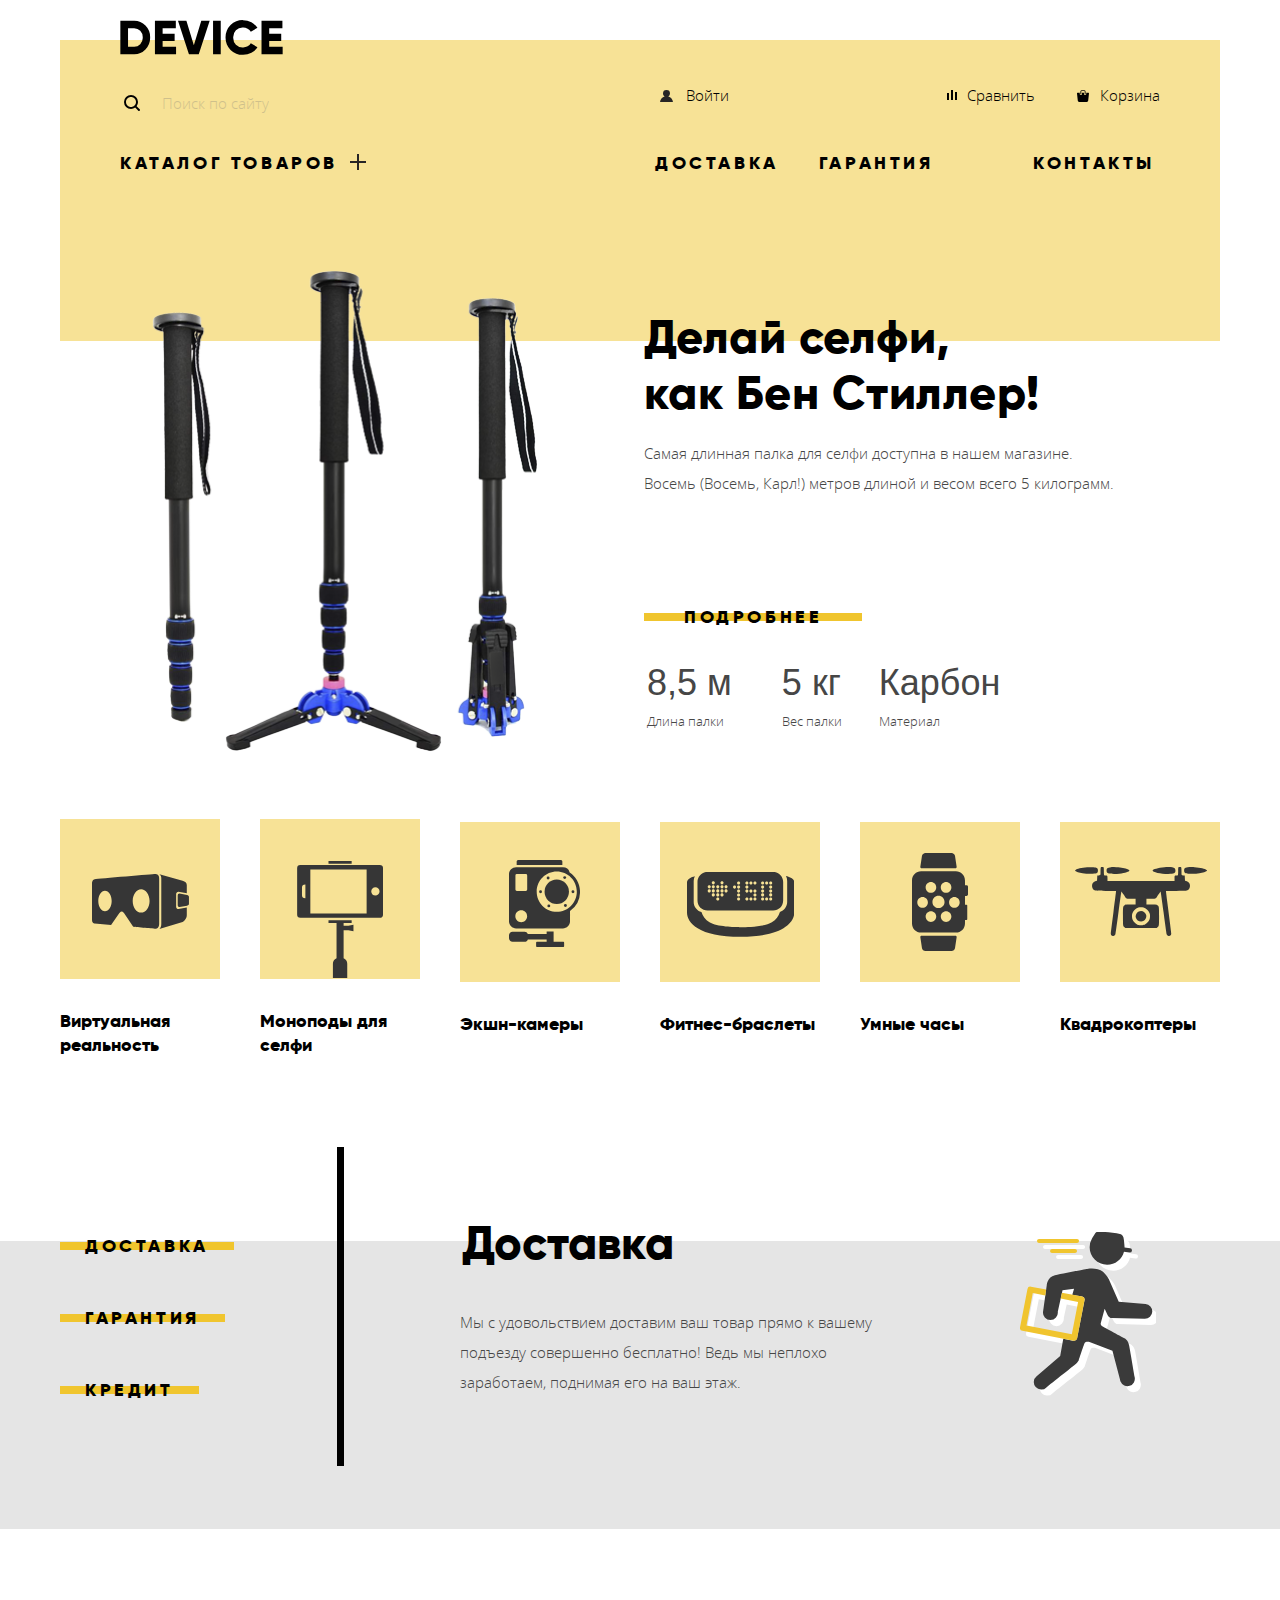
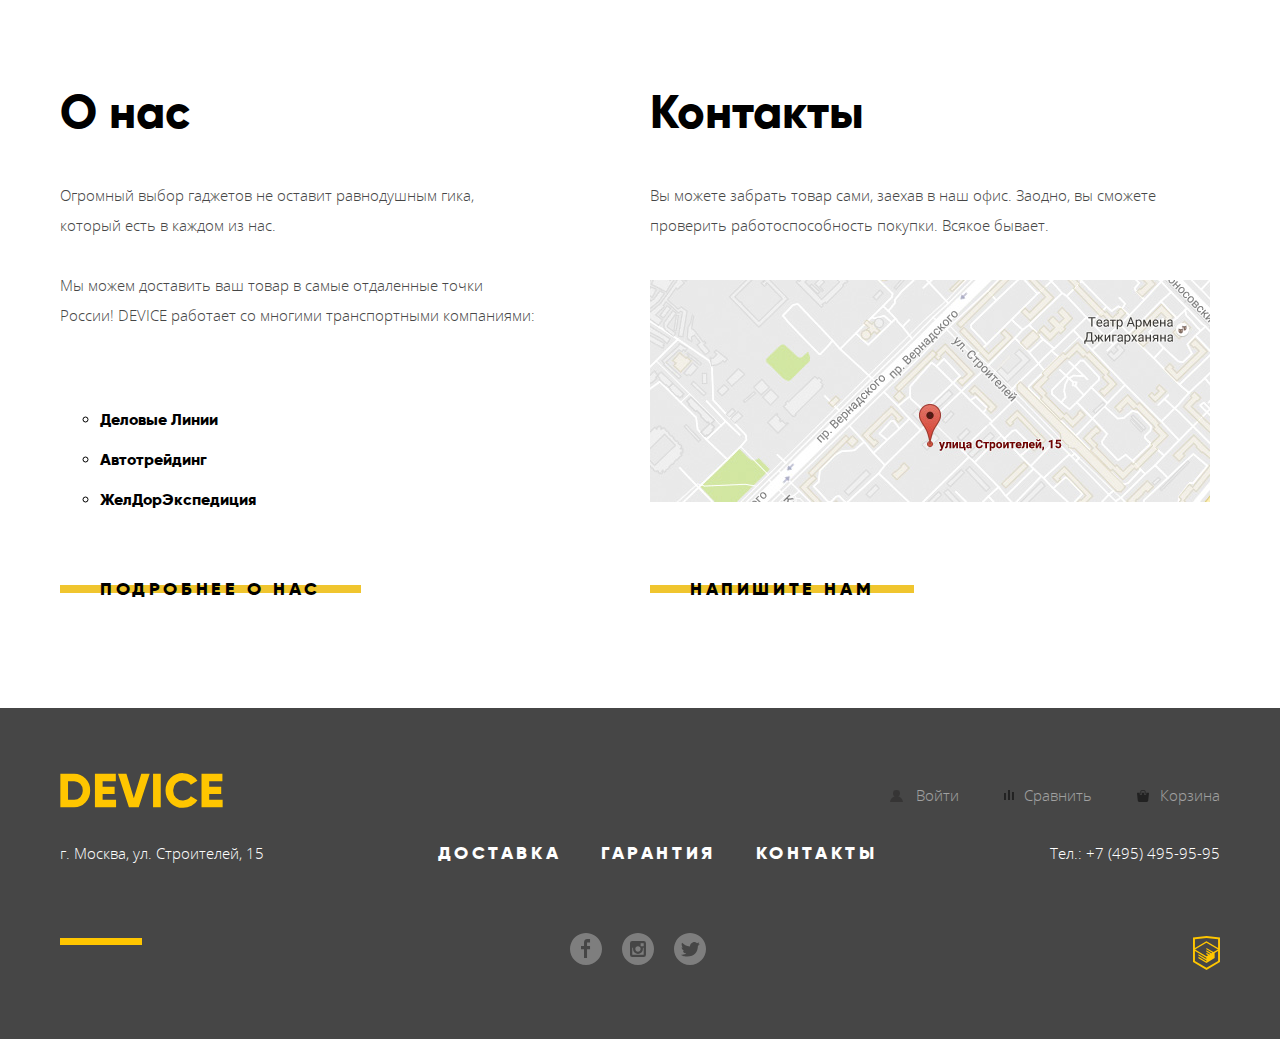
==== commit 6e4cc0f1: "Добавлена разметка и стилизация скрытых блоков" ====
--- a/index.html
+++ b/index.html
@@ -49,8 +49,63 @@
     </div>
       </header>
       <main>
+        <div class="main-columns-index">
         <div class="container">
         <h1 class="visually-hidden">Главная страница интернет-магазина "DEVICE"</h1>
+        <section class="promo">
+          <div class="promo-image">
+            <a href="longest-monopode.html">
+              <img src="img/promo-photo1.png" width="385" height="486" alt="Самая длинная палка для селфи" class="promo-photo">
+            </a>
+          </div>
+          <div class="promo-info">
+            <div class="promo-title-container">
+            <h3 class="promo-title">Делай селфи,</h3>
+            <h3 class="promo-title">как Бен Стиллер!</h3>
+          </div>
+          <div class="promo-describe-container">
+            <p class="promo-describe">Самая длинная палка для селфи доступна в нашем магазине. Восемь (Восемь, Карл!) метров длиной и весом всего 5 килограмм.</p>
+          </div>
+          <div class="promo-additional">
+            <a href="longest-monopode.html" class="info-link promo-link">Подробнее</a>
+            <table class="promo-parameters">
+              <tr>
+                <td class="promo-parametr-value">8,5 м</td>
+                <td class="promo-parametr-value">5 кг</td>
+                <td class="promo-parametr-value">Карбон</td>
+              </tr>
+              <tr>
+                <td class="promo-parametr-describe">Длина палки</td>
+                <td class="promo-parametr-describe">Вес палки</td>
+                <td class="promo-parametr-describe">Материал</td>
+              </tr>
+            </table>
+          </div>
+          </div>
+        </section>
+        <div class="popuгlar-container">
+          <ul class="popular-list">
+              <li><a class="popular-item popular-item-1" href="vr.html">Виртуальная реальность</a></li>
+              <li><a class="popular-item popular-item-2" href="monopodes.html">Моноподы для селфи</a></li>
+              <li><a class="popular-item popular-item-3" href="action-cameras.html">Экшн-камеры</a></li>
+              <li><a class="popular-item popular-item-4" href="fitness-bracelets.html">Фитнес-браслеты</a></li>
+              <li><a class="popular-item popular-item-5" href="smart-watches.html">Умные часы</a></li>
+              <li><a class="popular-item popular-item-6" href="quadcopters.html">Квадрокоптеры</a></li>
+          </ul>
+        </div>
+        <div class="user-info-describe">
+          <ul class="user-info-buttons">
+            <li><a class="button user-info-button">Доставка</a></li>
+            <li><a class="button">Гарантия</a></li>
+            <li><a class="button">Кредит</a></li>
+            </ul>
+            <div class="user-info-describe-title-container">
+            <h2 class="user-info-describe-title">Доставка</h2>
+          </div>
+          <div class="user-info-describe-additional-container">
+            <p class="user-info-describe-additional">Мы с удовольствием доставим ваш товар прямо к вашему подъезду совершенно бесплатно! Ведь мы неплохо заработаем, поднимая его на ваш этаж.</p>
+          </div>
+          </div>
         <div class="index-columns">
         <section class="info-about-us">
         <h2 class="info-about-us-title">О нас</h2>
@@ -80,6 +135,7 @@
       </section>
     </div>
   </div>
+</div>
       </main>
         <footer class="main-footer">
           <div class="container">
--- a/css/style.css
+++ b/css/style.css
@@ -86,6 +86,8 @@
   box-shadow: none;
 
   outline: none;
+
+  cursor: pointer;
 }
 .button::before {
   content: "";
@@ -132,6 +134,20 @@
   opacity: 0.1;
 }
 .main-header {
+  position: relative;
+  width: 1160px;
+  min-height: 301px;
+  margin-top: 40px;
+  margin-bottom: 35px;
+  margin-left: auto;
+  margin-right: auto;
+  padding: 40px 60px 0 60px;
+  background-color: #f7e296;
+  box-sizing: border-box;
+  /*Временное свойство
+  outline: 1px solid red;*/
+}
+.main-header-inner {
   position: relative;
   width: 1160px;
   min-height: 186px;
@@ -141,9 +157,7 @@
   margin-right: auto;
   padding: 40px 60px 0 60px;
   background-color: #f7e296;
-  box-sizing: border-box;
-  /*Временное свойство
-  outline: 1px solid red;*/
+  box-sizing: border-box;;
 }
 .main-header-top {
   display: flex;
@@ -553,7 +567,7 @@
   padding-top: 31px;
   padding-bottom: 34px;
   width: 1160px;
-  height: 150px;
+  height: 130px;
   background-color: #f7e296;
 
   z-index: 100;
@@ -688,6 +702,312 @@
   /*Временное свойство
   outline: 1px solid black;*/
 }
+.promo {
+  margin: 0;
+  padding: 0;
+  display: flex;
+  justify-content: flex-start;
+  flex-wrap: nowrap;
+
+  margin-bottom: 275px;
+}
+.promo-image {
+  position: relative;
+  width: 600px;
+
+  /*Временное свойство
+  outline: 1px solid black;*/
+}
+.promo-photo {
+  position: absolute;
+  top: -109px;
+  left: 92px;
+}
+.promo-info {
+  position: relative;
+  display: flex;
+  flex-direction: column;
+
+  padding-right: 87px;
+  padding-left: 60px;
+
+  width: 560px;
+}
+.promo-title-container {
+  position: absolute;
+  top: -67px;
+  left: 60px;
+
+  /*Временное свойство
+  outline: 1px solid black;*/
+}
+.promo-title {
+  margin: 0;
+  padding: 0;
+
+  font-family: "Gilroy", "Arial", sans-serif;
+  font-size: 47px;
+  line-height: 56px;
+  letter-spacing: 0.01em;
+  font-weight: 800;
+  color: #000000;
+}
+.promo-describe-container {
+  display: flex;
+  padding-top: 62px;
+  margin-bottom: 95px;
+  width: 478px;
+
+  /*Временное свойство
+  outline: 1px solid black;*/
+}
+.promo-describe {
+  margin: 0;
+  padding: 0;
+  font: inherit;
+  color: #464646;
+
+  width: 478px;
+}
+.promo-parameters {
+  margin: 0;
+  padding: 0;
+  border: none;
+
+  margin-top: 15px;
+  width: 425px;
+}
+.promo-parametr-value {
+  font-family: "", "Arial", sans-serif;
+  font-size: 36px;
+  line-height: 48px;
+  font-weight: 300;
+  color: #464646;
+}
+.promo-parametr-describe {
+  font: inherit;
+  font-size: 13px;
+  line-height: 20px;
+  color: #464646;
+}
+.popuгlar-container {
+  margin-bottom: 162px;
+}
+.popular-list {
+  margin: 0;
+  padding: 0;
+  list-style: none;
+
+  display: flex;
+}
+.popular-list li {
+  width: 160px;
+  margin-right: 40px;
+}
+.popular-list li:nth-child(6n) {
+  margin-right: 0;
+}
+.popular-list a {
+  display: inline-block;
+
+  position: relative;
+  font-family: "Gilroy", "Arial", sans-serif;
+  font-size: 18px;
+  line-height: 24px;
+  font-weight: 800;
+  color: #000000;
+}
+.popular-item::before {
+  content: "";
+  position: absolute;
+  top: -190px;
+  left: 0;
+
+  width: 158px;
+  height: 158px;
+
+  border: 1px solid #f7e296;
+
+  background-color: #f7e296;
+}
+.popular-item:hover::before,
+.popular-item:focus::before {
+  border: 1px solid #f0c52e;
+
+  background-color: #f0c52e;
+}
+.popular-item:active::before + .popular-item-1::after,
+.popular-item:active::before + .popular-item-2::after,
+.popular-item:active::before + .popular-item-3::after,
+.popular-item:active::before + .popular-item-4::after,
+.popular-item:active::before + .popular-item-5::after,
+.popular-item:active::before + .popular-item-6::after {
+  opacity: 0.3;
+}
+.popular-item-1::after {
+  content: "";
+  position: absolute;
+  top: -135px;
+  left: 32px;
+
+  width: 97px;
+  height: 55px;
+
+  background-image: url("../img/popular-1.svg");
+  background-position: 0 0;
+  background-repeat: no-repeat;
+
+  z-index: 10;
+}
+.popular-item-2::after {
+  content: "";
+  position: absolute;
+  top: -148px;
+  left: 37px;
+
+  width: 86px;
+  height: 117px;
+
+  background-image: url("../img/popular-2.svg");
+  background-position: 0 0;
+  background-repeat: no-repeat;
+}
+.popular-item-3::after {
+  content: "";
+  position: absolute;
+  top: -152px;
+  left: 49px;
+
+  width: 71px;
+  height: 87px;
+
+  background-image: url("../img/popular-3.svg");
+  background-position: 0 0;
+  background-repeat: no-repeat;
+}
+.popular-item-4::after {
+  content: "";
+  position: absolute;
+  top: -140px;
+  left: 27px;
+
+  width: 107px;
+  height: 65px;
+
+  background-image: url("../img/popular-4.svg");
+  background-position: 0 0;
+  background-repeat: no-repeat;
+}
+.popular-item-5::after {
+  content: "";
+  position: absolute;
+  top: -159px;
+  left: 52px;
+
+  width: 56px;
+  height: 98px;
+
+  background-image: url("../img/popular-5.svg");
+  background-position: 0 0;
+  background-repeat: no-repeat;
+}
+.popular-item-6::after {
+  content: "";
+  position: absolute;
+  top: -145px;
+  left: 15px;
+
+  width: 132px;
+  height: 69px;
+
+  background-image: url("../img/popular-6.svg");
+  background-position: 0 0;
+  background-repeat: no-repeat;
+}
+.user-info-describe {
+  position: relative;
+  display: flex;
+
+  margin-bottom: 250px;
+}
+.user-info-buttons {
+  position: relative;
+  margin: 0;
+  padding: 0;
+  list-style: none;
+
+  margin-right: 113px;
+}
+.user-info-buttons::before {
+  content: "";
+
+  position: absolute;
+  top: -75px;
+  left: 277px;
+
+  width: 7px;
+  height: 319px;
+
+  background-color: #000000;
+}
+.user-info-buttons .button {
+  margin-bottom: 24px;
+}
+.user-info-describe-title-container {
+  position: absolute;
+  top: -3px;
+  left: 402px;
+}
+.user-info-describe-title {
+margin: 0;
+padding: 0;
+
+font-family: "Gilroy", "Arial", sans-serif;
+font-size: 47px;
+line-height: 48px;
+font-weight: 800;
+color: #000000;
+}
+.user-info-describe-additional-container {
+  display: flex;
+
+  padding-top: 85px;
+  padding-left: 113px;
+
+  width: 456px;
+}
+.user-info-describe-additional {
+  margin: 0;
+  padding: 0;
+}
+.user-info-button:first-of-type::after {
+  content: "";
+  position: absolute;
+  top: 10px;
+  left: 960px;
+
+  width: 136px;
+  height: 164px;
+
+  background-image: url("../img/delivery.svg");
+  background-position: 0 0;
+  background-repeat: no-repeat;
+}
+/*
+.user-info-button:nth-of-type(2)::after {
+  content: "";
+  position: absolute;
+  top: 10px;
+  left: 945px;
+
+  width: 171px;
+  height: 194px;
+
+  background-image: url("../img/warranty.svg");
+  background-position: 0 0;
+  background-repeat: no-repeat;
+}
+*/
 .index-columns {
   display: flex;
   justify-content: space-between;
@@ -788,6 +1108,23 @@
 .main-columns {
   position: relative;
 }
+.main-columns-index {
+  position: relative;
+}
+.main-columns-index::before {
+  content: "";
+
+  position: absolute;
+  top: 865px;
+  left: 0;
+
+  width: 100%;
+  height: 288px;
+
+  z-index: -11;
+
+  background-color: #e5e5e5;
+}
 .main-columns::before {
   content: "";
   position: absolute;
@@ -884,8 +1221,8 @@
 .sort-parameter a:focus,
 .icon-up img:hover,
 .icon-up img:focus,
-.icon-up img:hover,
-.icon-up img:focus {
+.icon-down img:hover,
+.icon-down img:focus {
   opacity: 0.6;
 }
 .sort-parameter a:active,
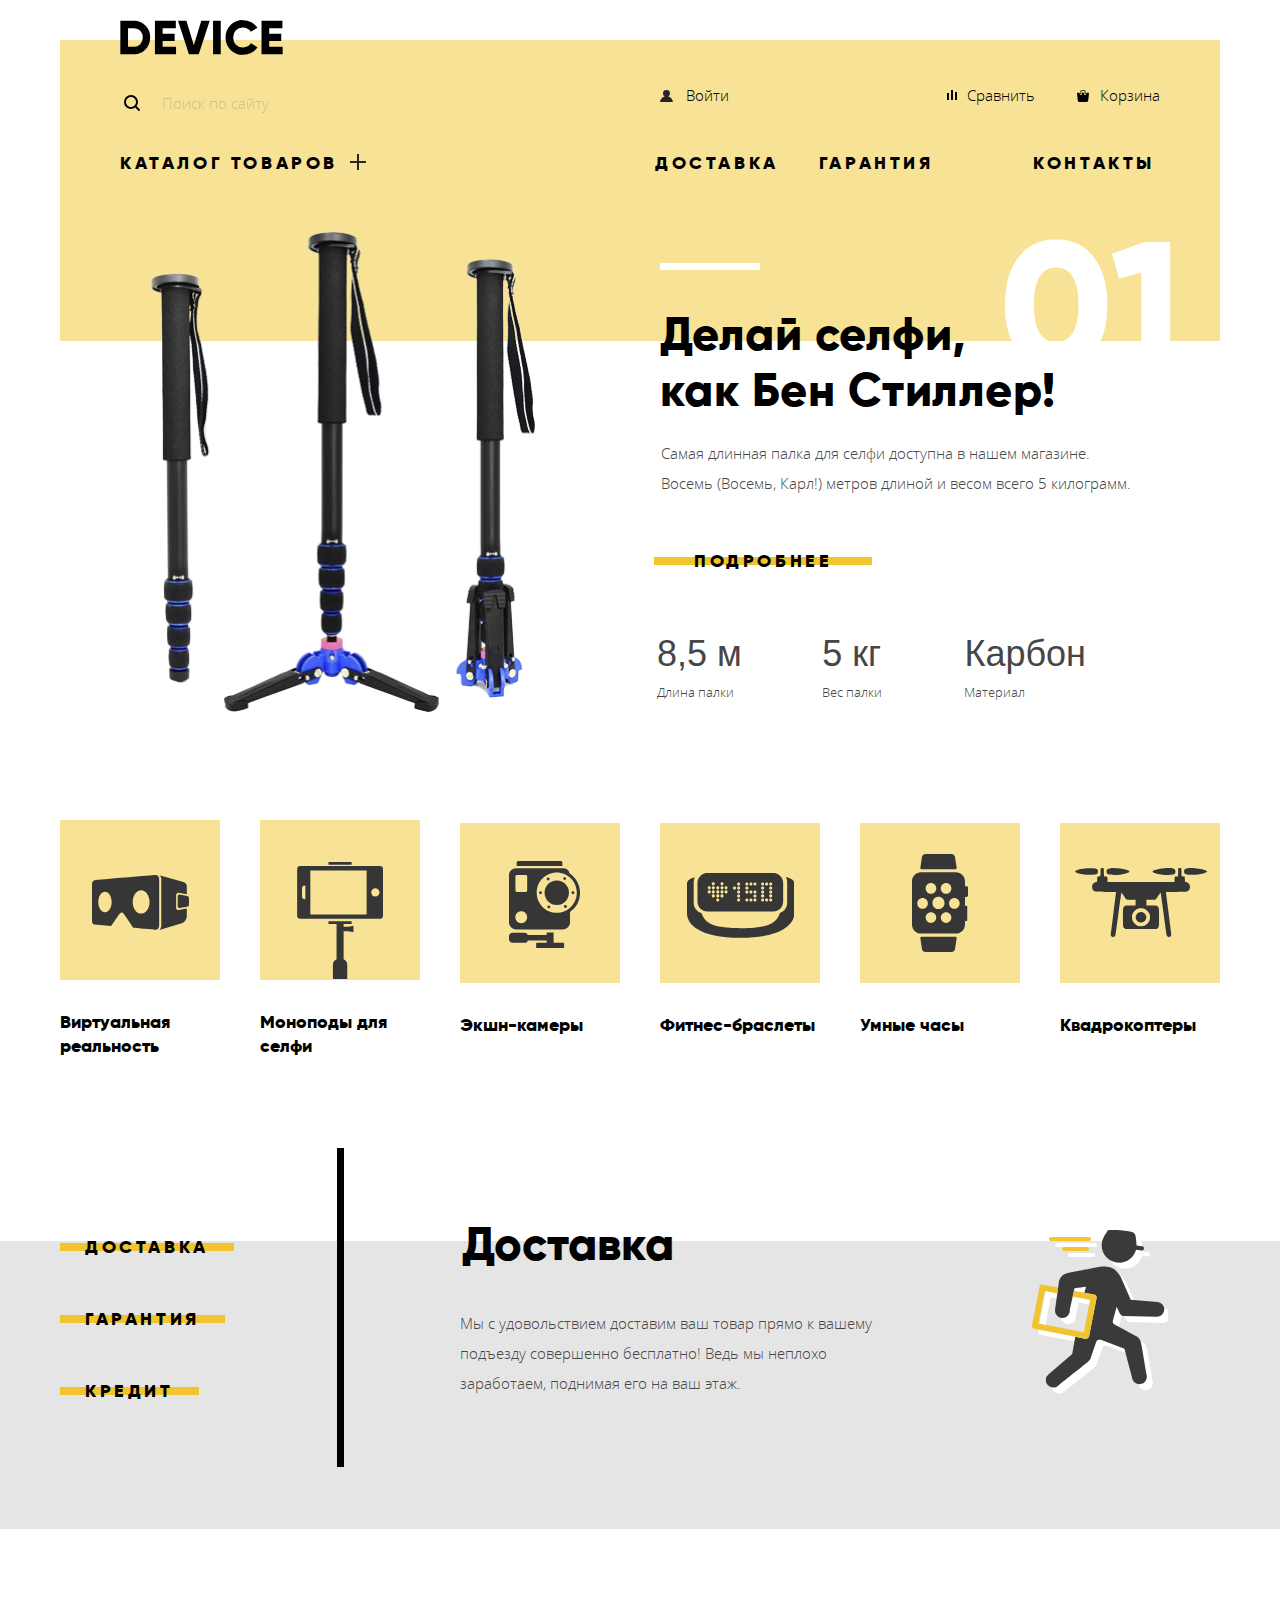
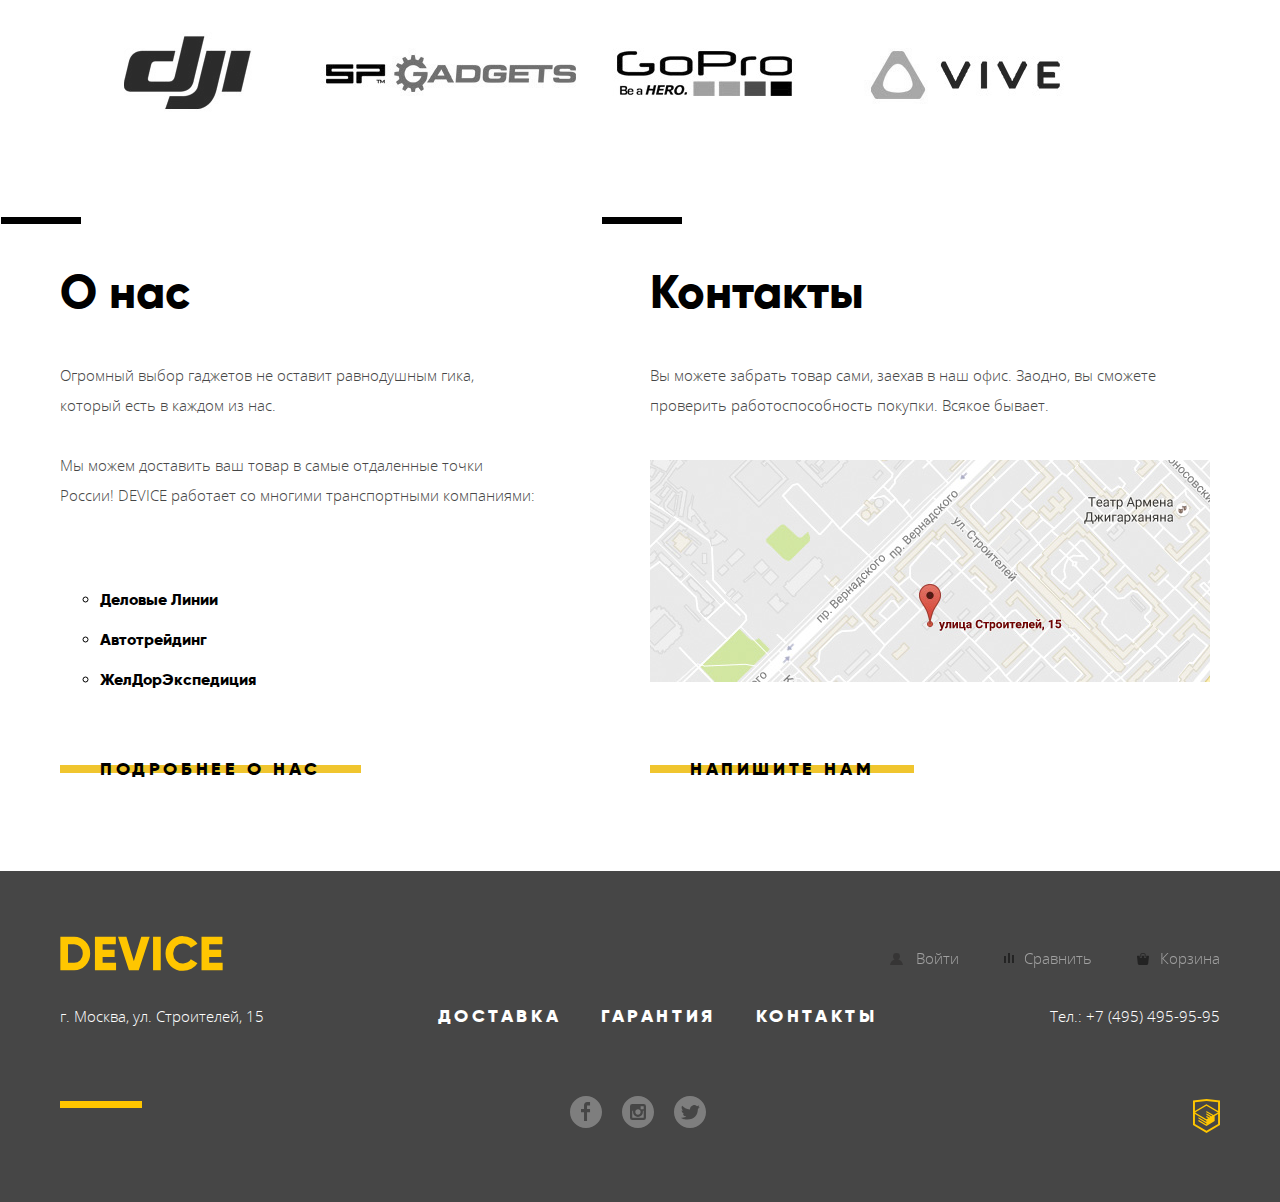
==== commit 1a1f0f60: "Исправлены ошибки предыдущей версии, проверены пиксели" ====
--- a/index.html
+++ b/index.html
@@ -52,7 +52,7 @@
         <div class="main-columns-index">
         <div class="container">
         <h1 class="visually-hidden">Главная страница интернет-магазина "DEVICE"</h1>
-        <section class="promo">
+        <section class="promo promo1">
           <div class="promo-image">
             <a href="longest-monopode.html">
               <img src="img/promo-photo1.png" width="385" height="486" alt="Самая длинная палка для селфи" class="promo-photo">
@@ -70,14 +70,71 @@
             <a href="longest-monopode.html" class="info-link promo-link">Подробнее</a>
             <table class="promo-parameters">
               <tr>
-                <td class="promo-parametr-value">8,5 м</td>
-                <td class="promo-parametr-value">5 кг</td>
+                <td class="promo-parametr-value-length">8,5 м</td>
+                <td class="promo-parametr-value-weight">5 кг</td>
                 <td class="promo-parametr-value">Карбон</td>
               </tr>
               <tr>
                 <td class="promo-parametr-describe">Длина палки</td>
                 <td class="promo-parametr-describe">Вес палки</td>
                 <td class="promo-parametr-describe">Материал</td>
+              </tr>
+            </table>
+          </div>
+          </div>
+        </section>
+        <section class="promo promo2">
+          <div class="promo-image">
+            <a href="longest-monopode.html">
+              <img src="img/promo-photo2.png" width="345" height="485" alt="Фитнес-браслет" class="promo-photo">
+            </a>
+          </div>
+          <div class="promo-info">
+            <div class="promo-title-container">
+            <h3 class="promo-title">Худеем</h3>
+            <h3 class="promo-title">правильно!</h3>
+          </div>
+          <div class="promo-describe-container">
+            <p class="promo-describe">Мотивирующие фитнес-браслеты помогут найти в себе силы не пропускать занятия и соблюдать диету.</p>
+          </div>
+          <div class="promo-additional">
+            <a href="longest-monopode.html" class="info-link promo-link">Подробнее</a>
+            <table class="promo-parameters">
+              <tr>
+                <td class="promo-parametr-value">48 часов</td>
+              </tr>
+              <tr>
+                <td class="promo-parametr">Без подзарядки</td>
+              </tr>
+            </table>
+          </div>
+          </div>
+        </section>
+        <section class="promo promo3">
+          <div class="promo-image">
+            <a href="longest-monopode.html">
+              <img src="img/promo-photo3.png" width="526" height="334" alt="Квадракоптер" class="promo-photo">
+            </a>
+          </div>
+          <div class="promo-info">
+            <div class="promo-title-container">
+            <h3 class="promo-title">Порхает как бабочка,</h3>
+            <h3 class="promo-title">жалит как пчела!</h3>
+          </div>
+          <div class="promo-describe-container">
+            <p class="promo-describe">Этот обычный, на первый взгляд, квадрокоптер оснащен мощным лазером, замаскированным под стандартную камеру.
+</p>
+          </div>
+          <div class="promo-additional">
+            <a href="longest-monopode.html" class="info-link promo-link">Подробнее</a>
+            <table class="promo-parameters">
+              <tr>
+                <td class="promo-parametr-value">800 м</td>
+                <td class="promo-parametr-value">50 м</td>
+              </tr>
+              <tr>
+                <td class="promo-parametr">Дальность полета</td>
+                <td class="promo-parametr">Радиус поражения</td>
               </tr>
             </table>
           </div>
@@ -95,10 +152,11 @@
         </div>
         <div class="user-info-describe">
           <ul class="user-info-buttons">
-            <li><a class="button user-info-button">Доставка</a></li>
-            <li><a class="button">Гарантия</a></li>
-            <li><a class="button">Кредит</a></li>
+            <li><a class="button user-info-button-delivery">Доставка</a></li>
+            <li><a class="button user-info-button-guarantee">Гарантия</a></li>
+            <li><a class="button user-info-button-credit">Кредит</a></li>
             </ul>
+            <div class="user-info-delivery-container">
             <div class="user-info-describe-title-container">
             <h2 class="user-info-describe-title">Доставка</h2>
           </div>
@@ -106,6 +164,34 @@
             <p class="user-info-describe-additional">Мы с удовольствием доставим ваш товар прямо к вашему подъезду совершенно бесплатно! Ведь мы неплохо заработаем, поднимая его на ваш этаж.</p>
           </div>
           </div>
+          <div class="user-info-guarantee-container">
+          <div class="user-info-describe-title-container">
+          <h2 class="user-info-describe-title">Гарантия</h2>
+        </div>
+        <div class="user-info-describe-additional-container">
+          <p class="user-info-describe-additional">Если из-за возгорания купленного у нас товара у вас сгорит дом — не переживайте, мы выдадим вам новый.
+Товар, не дом, конечно же.</p>
+        </div>
+        </div>
+        <div class="user-info-credit-container">
+        <div class="user-info-describe-title-container">
+        <h2 class="user-info-describe-title no-show">Кредит</h2>
+      </div>
+      <div class="user-info-describe-additional-container">
+        <p class="user-info-describe-additional">Залезть в долговую яму стало проще! Кредитные консультанты подберут для вас наиболее выгодные
+условия кредита. Выгодные для нашего банка, разумеется.</p>
+      </div>
+      </div>
+    </div>
+    <section class="brands">
+      <h2 class="visually-hidden">Наши бренды</h2>
+      <ul class="brand-list">
+        <li><a class="brand-list-link" href="#"><img class="brand-logo" src="img/dji-logo.jpg" width="260px" height="100px" alt="Логотип dji"></a></li>
+        <li><a class="brand-list-link" href="#"><img class="brand-logo" src="img/sp-gadgets-logo.jpg" width="260px" height="100px" alt="Логотип sp-gadgets"></a></li>
+        <li><a class="brand-list-link" href="#"><img class="brand-logo" src="img/go-pro-logo.jpg" width="260px" height="100px" alt="Логотип go-pro"></a></li>
+        <li><a class="brand-list-link" href="#"><img class="brand-logo" src="img/vive-logo.jpg" width="260px" height="100px" alt="Логотип vive"></a></li>
+      </ul>
+    </section>
         <div class="index-columns">
         <section class="info-about-us">
         <h2 class="info-about-us-title">О нас</h2>
--- a/css/style.css
+++ b/css/style.css
@@ -709,7 +709,7 @@
   justify-content: flex-start;
   flex-wrap: nowrap;
 
-  margin-bottom: 275px;
+  margin-bottom: 305px;
 }
 .promo-image {
   position: relative;
@@ -720,8 +720,8 @@
 }
 .promo-photo {
   position: absolute;
-  top: -109px;
-  left: 92px;
+  top: -148px;
+  left: 90px;
 }
 .promo-info {
   position: relative;
@@ -735,11 +735,37 @@
 }
 .promo-title-container {
   position: absolute;
+  top: -70px;
+  left: 76px;
+
+  /*Временное свойство
+  outline: 1px solid black;*/
+}
+.promo-title-container::before {
+  content: "";
+
+  position: absolute;
+  top: -43px;
+  left: 0px;
+
+  width: 100px;
+  height: 7px;
+
+  background-color: #ffffff;
+}
+.promo-title-container::after {
+  content: "";
+
+  position: absolute;
   top: -67px;
-  left: 60px;
-
-  /*Временное свойство
-  outline: 1px solid black;*/
+  left: 345px;
+
+  width: 166px;
+  height: 131px;
+
+  background-image: url("../img/01.png");
+  background-position: 0 0;
+  background-repeat: no-repeat;
 }
 .promo-title {
   margin: 0;
@@ -751,12 +777,14 @@
   letter-spacing: 0.01em;
   font-weight: 800;
   color: #000000;
+
+  z-index: 400;
 }
 .promo-describe-container {
   display: flex;
   padding-top: 62px;
-  margin-bottom: 95px;
-  width: 478px;
+  margin-bottom: 39px;
+  width: 488px;
 
   /*Временное свойство
   outline: 1px solid black;*/
@@ -764,18 +792,22 @@
 .promo-describe {
   margin: 0;
   padding: 0;
+  padding-left: 17px;
   font: inherit;
   color: #464646;
 
   width: 478px;
 }
+.promo-additional {
+  padding-left: 10px;
+}
 .promo-parameters {
   margin: 0;
   padding: 0;
   border: none;
 
-  margin-top: 15px;
-  width: 425px;
+  margin-top: 42px;
+  width: 442px;
 }
 .promo-parametr-value {
   font-family: "", "Arial", sans-serif;
@@ -783,12 +815,79 @@
   line-height: 48px;
   font-weight: 300;
   color: #464646;
+
+  width: 130px;
+}
+.promo-parametr-value-length {
+  font-family: "", "Arial", sans-serif;
+  font-size: 36px;
+  line-height: 48px;
+  font-weight: 300;
+  color: #464646;
+
+  width: 185px;
+}
+.promo-parametr-value-weight {
+  font-family: "", "Arial", sans-serif;
+  font-size: 36px;
+  line-height: 48px;
+  font-weight: 300;
+  color: #464646;
+
+  width: 160px;
 }
 .promo-parametr-describe {
   font: inherit;
   font-size: 13px;
   line-height: 20px;
   color: #464646;
+}
+.promo1 {
+}
+.promo2 {
+  display: none;
+}
+.promo3 {
+  display: none;
+}
+.promo2 .promo-photo {
+  top: -137px;
+  left: 116px;
+}
+.promo2 .promo-title-container::after {
+  content: "";
+
+  position: absolute;
+  top: -70px;
+  left: 310px;
+
+  width: 198px;
+  height: 131px;
+
+  background-image: url("../img/02.png");
+  background-position: 0 0;
+  background-repeat: no-repeat;
+}
+.promo3 .promo-photo {
+  top: -84px;
+  left: 33px;
+}
+.promo3 .promo-title-container::after {
+  content: "";
+
+  position: absolute;
+  top: -70px;
+  left: 310px;
+
+  width: 201px;
+  height: 131px;
+
+  background-image: url("../img/03.png");
+  background-position: 0 0;
+  background-repeat: no-repeat;
+}
+.promo3 .promo-parametr-value {
+  width: 160px;
 }
 .popuгlar-container {
   margin-bottom: 162px;
@@ -928,7 +1027,7 @@
   position: relative;
   display: flex;
 
-  margin-bottom: 250px;
+  margin-bottom: 185px;
 }
 .user-info-buttons {
   position: relative;
@@ -952,6 +1051,45 @@
 }
 .user-info-buttons .button {
   margin-bottom: 24px;
+}
+.user-info-button-delivery:active::after {
+  content: "";
+
+  display: block;
+  position: absolute;
+  top: 4px;
+  left: 100%;
+
+  width: 110px;
+  height: 40px;
+
+  background-color: #000000;
+}
+.user-info-button-guarantee:active::after {
+  content: "";
+
+  display: block;
+  position: absolute;
+  top: 4px;
+  left: 100%;
+
+  width: 112px;
+  height: 40px;
+
+  background-color: #000000;
+}
+.user-info-button-credit:active::after {
+  content: "";
+
+  display: block;
+  position: absolute;
+  top: 4px;
+  left: 100%;
+
+  width: 140px;
+  height: 40px;
+
+  background-color: #000000;
 }
 .user-info-describe-title-container {
   position: absolute;
@@ -968,23 +1106,11 @@
 font-weight: 800;
 color: #000000;
 }
-.user-info-describe-additional-container {
-  display: flex;
-
-  padding-top: 85px;
-  padding-left: 113px;
-
-  width: 456px;
-}
-.user-info-describe-additional {
-  margin: 0;
-  padding: 0;
-}
-.user-info-button:first-of-type::after {
+.user-info-describe-title::before {
   content: "";
   position: absolute;
   top: 10px;
-  left: 960px;
+  left: 570px;
 
   width: 136px;
   height: 164px;
@@ -993,12 +1119,29 @@
   background-position: 0 0;
   background-repeat: no-repeat;
 }
-/*
-.user-info-button:nth-of-type(2)::after {
-  content: "";
-  position: absolute;
-  top: 10px;
-  left: 945px;
+.user-info-describe-additional-container {
+  display: flex;
+
+  padding-top: 85px;
+  padding-left: 113px;
+
+  width: 456px;
+}
+.user-info-describe-additional {
+  margin: 0;
+  padding: 0;
+}
+.user-info-delivery-container {
+  display: block;
+}
+.user-info-guarantee-container {
+  display: none;
+}
+.user-info-guarantee-container .user-info-describe-title::before {
+  content: "";
+  position: absolute;
+  top: -15px;
+  left: 550px;
 
   width: 171px;
   height: 194px;
@@ -1007,14 +1150,57 @@
   background-position: 0 0;
   background-repeat: no-repeat;
 }
-*/
+.user-info-guarantee-container .user-info-describe-additional-container,
+.user-info-credit-container .user-info-describe-additional-container {
+  width: 420px;
+}
+.user-info-credit-container {
+  display: none;
+}
+.user-info-credit-container .user-info-describe-title::before {
+  content: "";
+  position: absolute;
+  top: -10px;
+  left: 540px;
+
+  width: 156px;
+  height: 186px;
+
+  background-image: url("../img/credit.svg");
+  background-position: 0 0;
+  background-repeat: no-repeat;
+}
+.brand-list {
+  list-style: none;
+  padding: 0;
+  margin: 0;
+
+  display: flex;
+}
+.brands {
+  margin-bottom: 135px;
+}
+.brands img {
+  opacity: 2;
+  webkit-filter: grayscale(1);
+  filter: grayscale(1);
+}
+.brand-list {
+  margin-right: 50px;
+}
+.brand-list-link:hover img,
+.brand-list-link:focus img {
+  opacity: 1;
+  webkit-filter: none;
+  filter: none;
+}
 .index-columns {
   display: flex;
   justify-content: space-between;
   /*Временное свойство
   outline: 1px solid purple;*/
 
-  margin-bottom: 95px;
+  margin-bottom: 78px;
 }
 .index-columns h2{
   margin: 0;
@@ -1025,6 +1211,30 @@
   line-height: 48px;
   font-weight: 800;
   color: #000000;
+}
+.info-contacts::before {
+  content: "";
+
+  position: absolute;
+  top: 1441px;
+  left: 602px;
+
+  width: 80px;
+  height: 7px;
+
+  background-color: #000000;
+}
+.info-about-us::before {
+  content: "";
+
+  position: absolute;
+  top: 1441px;
+  left: 1px;
+
+  width: 80px;
+  height: 7px;
+
+  background-color: #000000;
 }
 .index-columns p {
   margin: 0;
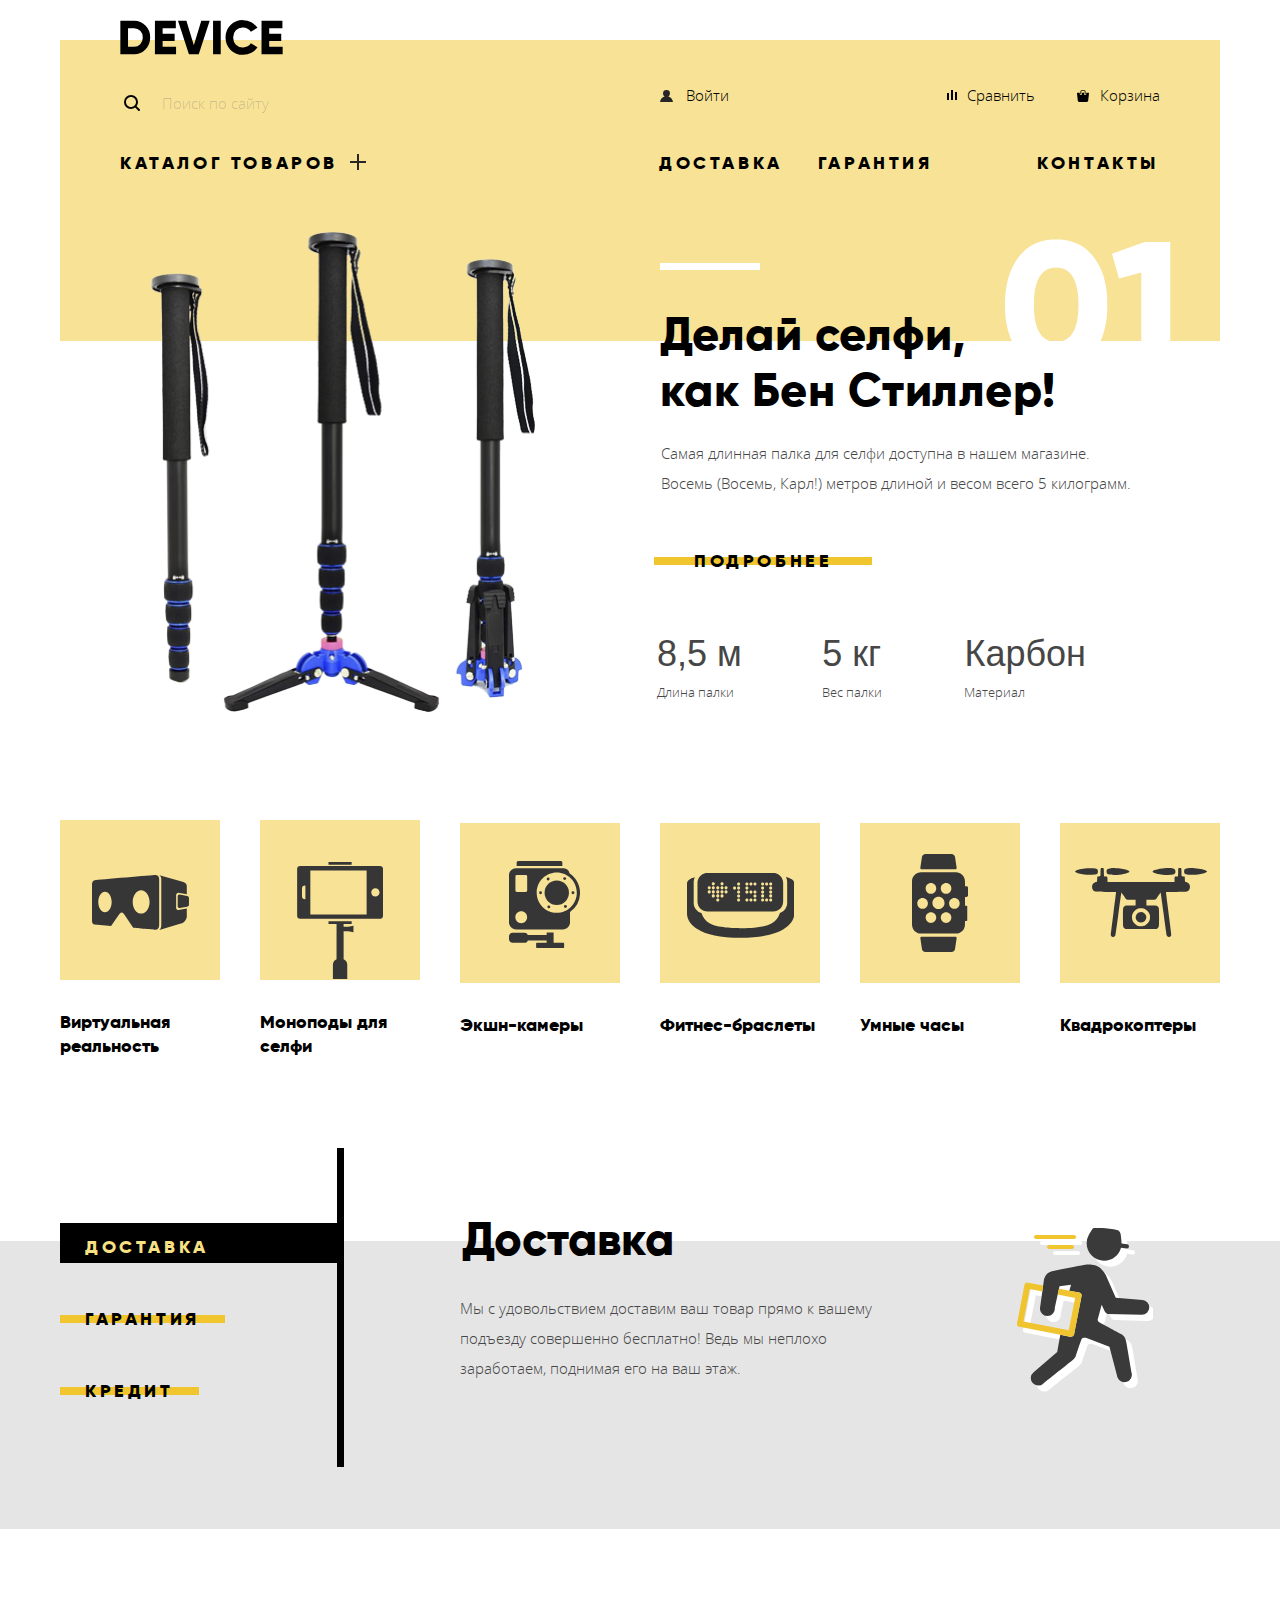
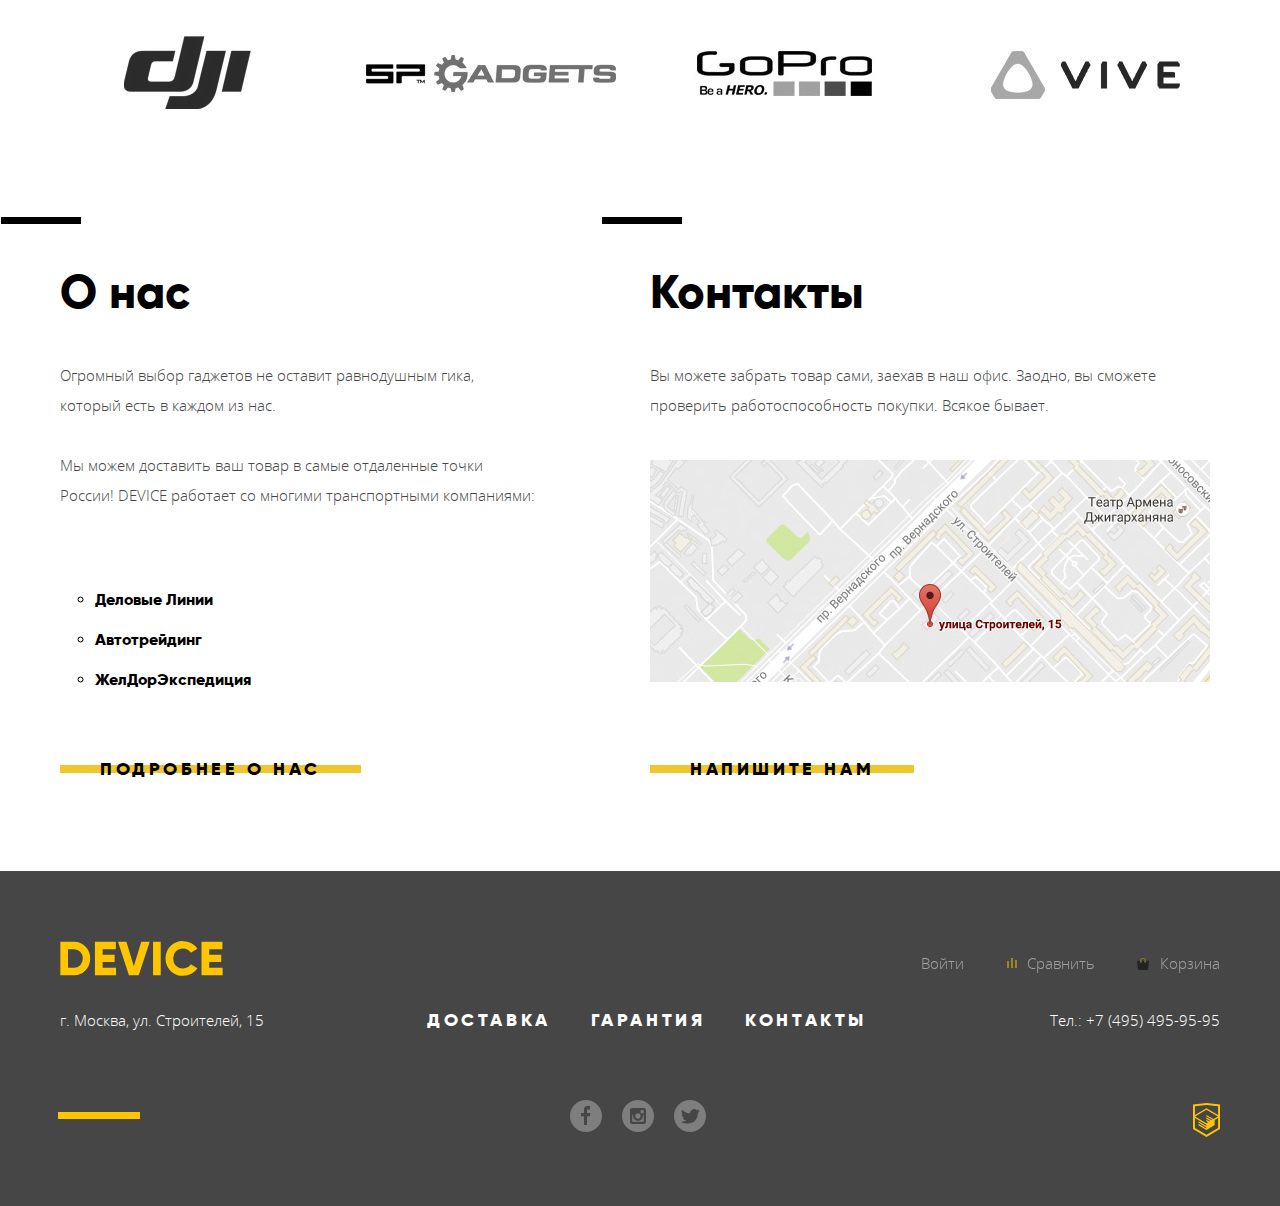
==== commit 1e0f5aef: "Внесены правки, соблюдены критерии" ====
--- a/index.html
+++ b/index.html
@@ -152,7 +152,7 @@
         </div>
         <div class="user-info-describe">
           <ul class="user-info-buttons">
-            <li><a class="button user-info-button-delivery">Доставка</a></li>
+            <li><a class="button user-info-button-delivery button-on">Доставка</a></li>
             <li><a class="button user-info-button-guarantee">Гарантия</a></li>
             <li><a class="button user-info-button-credit">Кредит</a></li>
             </ul>
--- a/css/style.css
+++ b/css/style.css
@@ -111,6 +111,22 @@
 .button:active {
   color: #f7e184;
   outline: none;
+}
+.button-on {
+  color: #f7e184;
+  outline: none;
+}
+.button-on::before {
+  content: "";
+  position: absolute;
+  top: 0;
+  left: 0;
+
+  width: 280px;
+  height: 40px;
+  background-color: #000000;
+
+  z-index: -1;
 }
 .cart-mask-button:active::before {
   background-color: #f0c52e;
@@ -480,7 +496,7 @@
 
   padding: 0;
   margin: 0;
-  margin-right: 295px;
+  margin-right: 299px;
   width: 240px;
   /*Временное свойство
   outline: 1px solid blue;*/
@@ -513,7 +529,7 @@
   outline: 1px solid red;*/
 }
 .user-info li:first-child {
-  margin-right: 40px;
+  margin-right: 35px;
 }
 .user-info li:last-child {
   margin-left: auto;
@@ -564,10 +580,10 @@
   list-style: none;
   margin: 0;
   padding: 0;
-  padding-top: 31px;
+  padding-top: 20px;
   padding-bottom: 34px;
   width: 1160px;
-  height: 130px;
+  height: 108px;
   background-color: #f7e296;
 
   z-index: 100;
@@ -605,8 +621,8 @@
   margin: 0;
   padding: 0;
   width: 190px;
-  margin-right: 60px;
-  margin-bottom: 8px;
+  margin-right: 50px;
+  margin-bottom: 0px;
 }
 .catalog-category-list li:first-child,
 .catalog-category-list li:nth-child(2),
@@ -618,11 +634,11 @@
   margin-bottom: 0;
 }
 .catalog-category-list li:nth-child(5) {
-  margin-bottom: 50px;
+  margin-bottom: 25px;
 }
 .catalog-category-list li:nth-child(4),
 .catalog-category-list li:nth-child(5) {
-  margin-right: 0;
+  margin-right: 10px;
 }
 .user-info {
   width: 500px;
@@ -1093,7 +1109,7 @@
 }
 .user-info-describe-title-container {
   position: absolute;
-  top: -3px;
+  top: -8px;
   left: 402px;
 }
 .user-info-describe-title {
@@ -1109,8 +1125,8 @@
 .user-info-describe-title::before {
   content: "";
   position: absolute;
-  top: 10px;
-  left: 570px;
+  top: 13px;
+  left: 555px;
 
   width: 136px;
   height: 164px;
@@ -1122,7 +1138,7 @@
 .user-info-describe-additional-container {
   display: flex;
 
-  padding-top: 85px;
+  padding-top: 70px;
   padding-left: 113px;
 
   width: 456px;
@@ -1186,7 +1202,7 @@
   filter: grayscale(1);
 }
 .brand-list {
-  margin-right: 50px;
+  margin-right: 0px;
 }
 .brand-list-link:hover img,
 .brand-list-link:focus img {
@@ -1194,6 +1210,12 @@
   webkit-filter: none;
   filter: none;
 }
+.brand-list li {
+  margin-right: 40px;
+}
+.brand-list li:last-child {
+  margin-right: 0;
+}
 .index-columns {
   display: flex;
   justify-content: space-between;
@@ -1264,7 +1286,7 @@
 .delivery-companies {
   margin: 0;
   padding: 0;
-  padding-left: 40px;
+  padding-left: 35px;
   margin-bottom: 45px;
 
   font-family: "Gilroy", "Arial", sans-serif;
@@ -1463,7 +1485,7 @@
   border: none;
 }
 .filter-fieldset:last-of-type {
-  margin-bottom: 50px;
+  margin-bottom: 32px;
 }
 .filter legend {
   position: relative;
@@ -1472,8 +1494,18 @@
   line-height: 24px;
   font-weight: 800;
   color: #000000;
-
-  margin-bottom: 27px;
+}
+.price-legend {
+  margin-bottom: 35px;
+}
+.fieldset-color {
+  margin-bottom: 47px;
+}
+.color-legend {
+  margin-bottom: 15px;
+}
+.bluetooth-legend {
+  margin-bottom: 13px;
 }
 .filter legend::before {
   content: "";
@@ -1491,8 +1523,92 @@
   padding: 0;
   list-style: none;
 }
+.filter-range {
+  width: 270px;
+
+  color: #000000;
+}
+.price-controls {
+  position: relative;
+
+  margin-top: 10px;
+
+  font-size: 0;
+}
+.price-controls label {
+  display: inline-block;
+
+  font-family: "Gilroy", "Arial", sans-serif;
+  font-size: 16px;
+  font-weight: 300;
+  line-height: 24px;
+
+  color: #000000;
+
+  vertical-align: top;
+
+  cursor: pointer;
+}
+.price-controls .min-price {
+  margin-right: 20px;
+}
+
+.price-controls input {
+  width: 50px;
+  margin: 0;
+
+  color: inherit;
+  font: inherit;
+
+  background: none;
+  border: none;
+}
+
+.range-controls {
+  position: relative;
+
+  width: 165px;
+}
+
+.range-controls .scale {
+  height: 2px;
+
+  background: rgba(255, 255, 255, 0.3);
+}
+
+.range-controls .bar {
+  width: 80%;
+  height: 2px;
+
+  background: #91c92f;
+}
+
+.range-toggle {
+  position: absolute;
+  top: -9px;
+
+  width: 4px;
+  height: 4px;
+
+  background: #ababab;
+  border: 8px solid #ffffff;
+  border-radius: 50%;
+  box-shadow: 0 2px 1px 0 rgba(0, 1, 1, 0.2);
+  cursor: pointer;
+}
+
+.range-toggle:hover {
+  background: #1c4f80;
+}
+
+.range-toggle-min {
+  left: -5px;
+}
+
+.range-toggle-max {
+  left: 65%;
+}
 .filter-option {
-  margin-bottom: 6px;
   padding-left: 40px;
 }
 .color-filter .filter-option:last-child,
@@ -1760,7 +1876,7 @@
   color: #ffffff;
 
   background-color: #464646;
-  padding: 65px 0 65px 0;
+  padding: 70px 0 65px 0;
   box-sizing: border-box;
   /*Временное свойство
   outline: 1px solid green;*/
@@ -1775,7 +1891,7 @@
   display: flex;
   justify-content: space-between;
   align-items: center;
-  margin-bottom: 21px;
+  margin-bottom: 20px;
   /*Временное свойство
   outline: 1px solid purple;*/
 }
@@ -1813,7 +1929,7 @@
   margin: 0;
   opacity: 0.7;
   padding: 0;
-  margin-left: auto;
+  margin-left: 672px;
   list-style: none;
 }
 .footer-user-navigation .log-in-link {
@@ -1838,7 +1954,7 @@
     width: 13px;
     height: 12px;
 
-   background-image: url("../img/user.svg");
+   background-image: url("../img/user-footer.svg");
    background-repeat: no-repeat;
    background-position: 0 0;
 
@@ -1856,7 +1972,7 @@
     width: 10px;
     height: 10px;
 
-   background-image: url("../img/compare.svg");
+   background-image: url("../img/compare-footer.svg");
    background-repeat: no-repeat;
    background-position: 0 0;
 
@@ -1874,7 +1990,7 @@
     width: 12px;
     height: 12px;
 
-   background-image: url("../img/cart.svg");
+   background-image: url("../img/cart-footer.svg");
    background-repeat: no-repeat;
    background-position: 0 0;
 
@@ -2019,7 +2135,7 @@
   padding: 0;
   margin: 0;
   list-style: none;
-  margin-left: auto;
+  margin-left: 162px;
 }
 .footer-navigation li {
   margin-right: 35px;
@@ -2076,8 +2192,8 @@
   content: "";
 
   position: absolute;
-  top: 5px;
-  left: -510px;
+  top: 12px;
+  left: -512px;
 
   width: 80px;
   height: 5px;
@@ -2139,11 +2255,11 @@
   display: flex;
   flex-direction: column;
   width: 360px;
-  margin-bottom: 40px;
+  margin-bottom: 25px;
 }
 .mail-write-us-container {
   width: 760px;
-  margin-bottom: 52px;
+  margin-bottom: 38px;
 }
 .name-write-us-container {
   margin-right: 40px;
@@ -2151,7 +2267,6 @@
 .modal-login label {
   margin: 0;
   padding: 0;
-  margin-bottom: 10px;
 
   font-family: "Gilroy extrabold";
   font-size: 18px;
@@ -2208,6 +2323,7 @@
   border: none;
 }
 .modal-map {
+  display: none;
   margin: 0;
   padding: 0;
   top: 40%;
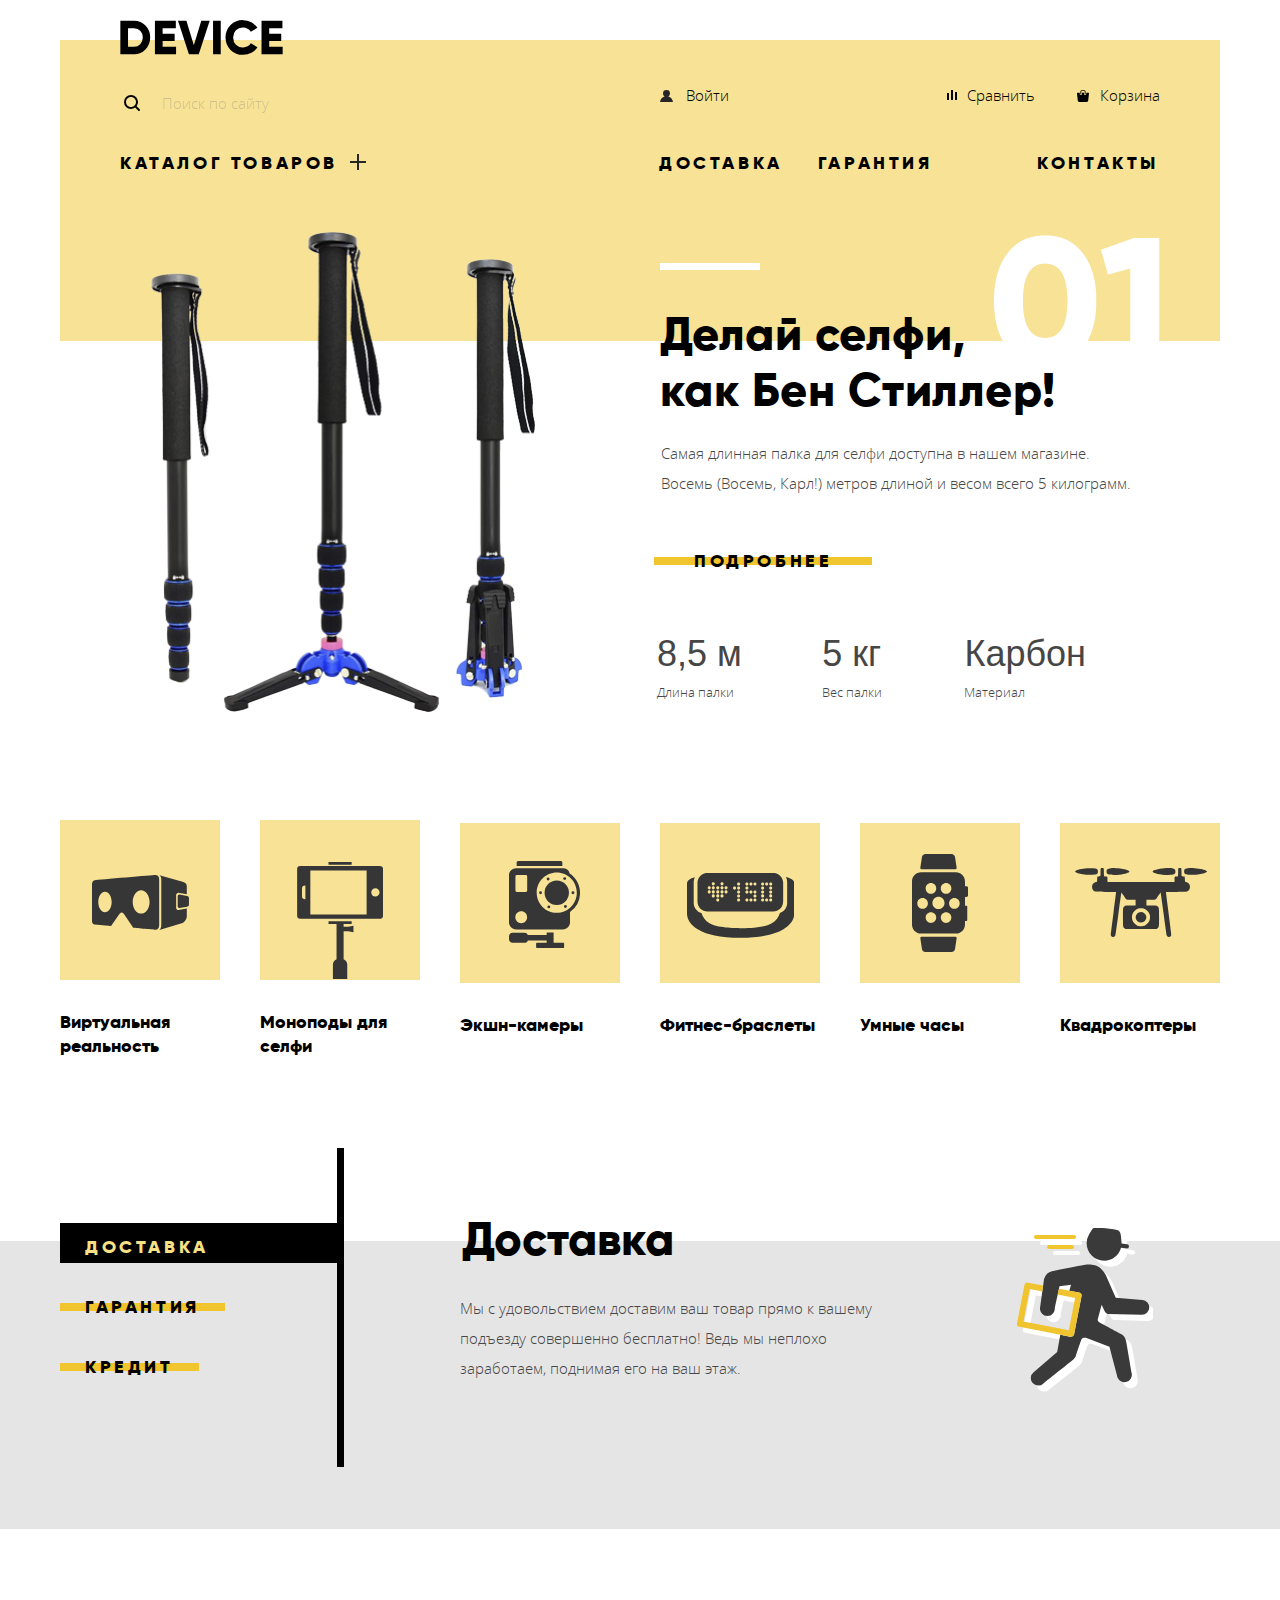
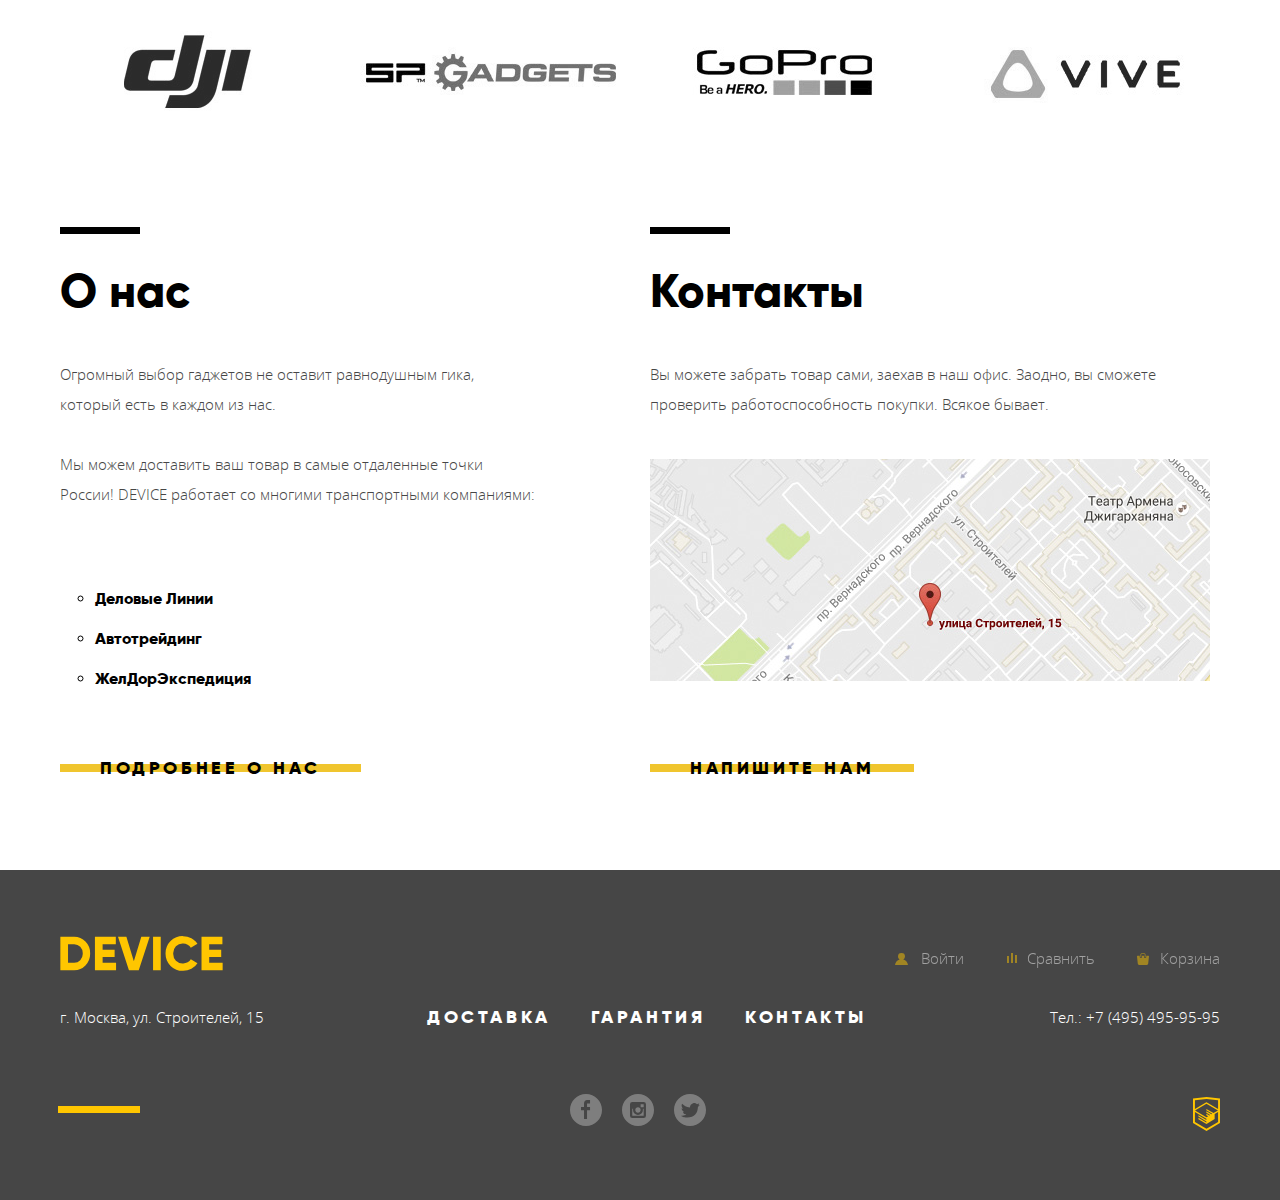
==== commit fc8c2f88: "Валидатор, префиксер, форматер" ====
--- a/index.html
+++ b/index.html
@@ -1,304 +1,313 @@
 <!DOCTYPE html>
 <html lang="ru">
-  <head>
-    <meta charset="utf-8">
-    <title>HTML Academy: Девайс</title>
-    <link href="css/normalize.css" rel="stylesheet">
-    <link href="css/style.css" rel="stylesheet">
-  </head>
-  <body>
-    <header class="main-header">
-      <div class="main-header-top">
-        <div class="logo-container">
-        <a class="main-header-logo" href="index.html">
-        <img src="img/logo-device.svg" width="163" height="35" alt="Логотип «DEVICE»" class="header-logo">
-      </a>
-    </div>
-      <form class="search" action="https://echo.htmlacademy.ru" method="get">
-   <input class="search-field" type="search" name="main-search" placeholder="Поиск по сайту">
-   <button class="search-button" type="submit">Найти</button>
-  </form>
-  <ul class="user-navigation">
-    <li class="login-link"><a class="log-in-link" href="log-in.html">Войти</a></li>
-    <li class="login-link"><a class="compare-link" href="compare.html">Сравнить</a></li>
-    <li class="login-link"><a class="cart-link" href="cart.html">Корзина</a></li>
-  </ul>
-</div>
-<div class="main-header-bottom">
-        <nav class="main-navigation">
-          <div class="main-navigation-wrapper">
-        <ul class="site-navigation">
-          <li><a href="catalog.html">Каталог товаров</a>
-            <ul class="catalog-category-list">
-  <li><a href="vr.html">Виртуальная реальность</a></li>
-  <li><a href="monopodes.html">Моноподы для селфи</a></li>
-  <li><a href="action-cameras.html">Экшн-камеры</a></li>
-  <li><a href="fitness-bracelets.html">Фитнес-браслеты</a></li>
-  <li><a href="smart-watches.html">Умные часы</a></li>
-  <li><a href="quadcopters.html">Квадрокоптеры</a></li>
-  </ul>
-  </li>
-    </ul>
-        <ul class="user-info">
-          <li><a href="guarantees.html">Доставка</a></li>
-          <li><a href="delivery.html">Гарантия</a></li>
-          <li><a href="contacts.html">Контакты</a></li>
-        </ul>
-      </div>
-      </nav>
-    </div>
+   <head>
+      <meta charset="utf-8">
+      <title>HTML Academy: Девайс</title>
+      <link href="css/normalize.css" rel="stylesheet">
+      <link href="css/style.css" rel="stylesheet">
+   </head>
+   <body>
+      <header class="main-header">
+         <div class="main-header-top">
+            <div class="logo-container">
+               <a class="main-header-logo" href="index.html">
+               <img src="img/logo-device.svg" width="163" height="35" alt="Логотип «DEVICE»" class="header-logo">
+               </a>
+            </div>
+            <form class="search" action="https://echo.htmlacademy.ru" method="get">
+               <input class="search-field" type="search" name="main-search" placeholder="Поиск по сайту">
+               <button class="search-button" type="submit">Найти</button>
+            </form>
+            <ul class="user-navigation">
+               <li class="login-link"><a class="log-in-link" href="log-in.html">Войти</a></li>
+               <li class="login-link"><a class="compare-link" href="compare.html">Сравнить</a></li>
+               <li class="login-link"><a class="cart-link" href="cart.html">Корзина</a></li>
+            </ul>
+         </div>
+         <div class="main-header-bottom">
+            <nav class="main-navigation">
+               <div class="main-navigation-wrapper">
+                  <ul class="site-navigation">
+                     <li>
+                        <a href="catalog.html">Каталог товаров</a>
+                        <ul class="catalog-category-list">
+                           <li><a href="vr.html">Виртуальная реальность</a></li>
+                           <li><a href="monopodes.html">Моноподы для селфи</a></li>
+                           <li><a href="action-cameras.html">Экшн-камеры</a></li>
+                           <li><a href="fitness-bracelets.html">Фитнес-браслеты</a></li>
+                           <li><a href="smart-watches.html">Умные часы</a></li>
+                           <li><a href="quadcopters.html">Квадрокоптеры</a></li>
+                        </ul>
+                     </li>
+                  </ul>
+                  <ul class="user-info">
+                     <li><a href="guarantees.html">Доставка</a></li>
+                     <li><a href="delivery.html">Гарантия</a></li>
+                     <li><a href="contacts.html">Контакты</a></li>
+                  </ul>
+               </div>
+            </nav>
+         </div>
       </header>
       <main>
-        <div class="main-columns-index">
-        <div class="container">
-        <h1 class="visually-hidden">Главная страница интернет-магазина "DEVICE"</h1>
-        <section class="promo promo1">
-          <div class="promo-image">
-            <a href="longest-monopode.html">
-              <img src="img/promo-photo1.png" width="385" height="486" alt="Самая длинная палка для селфи" class="promo-photo">
-            </a>
-          </div>
-          <div class="promo-info">
-            <div class="promo-title-container">
-            <h3 class="promo-title">Делай селфи,</h3>
-            <h3 class="promo-title">как Бен Стиллер!</h3>
-          </div>
-          <div class="promo-describe-container">
-            <p class="promo-describe">Самая длинная палка для селфи доступна в нашем магазине. Восемь (Восемь, Карл!) метров длиной и весом всего 5 килограмм.</p>
-          </div>
-          <div class="promo-additional">
-            <a href="longest-monopode.html" class="info-link promo-link">Подробнее</a>
-            <table class="promo-parameters">
-              <tr>
-                <td class="promo-parametr-value-length">8,5 м</td>
-                <td class="promo-parametr-value-weight">5 кг</td>
-                <td class="promo-parametr-value">Карбон</td>
-              </tr>
-              <tr>
-                <td class="promo-parametr-describe">Длина палки</td>
-                <td class="promo-parametr-describe">Вес палки</td>
-                <td class="promo-parametr-describe">Материал</td>
-              </tr>
-            </table>
-          </div>
-          </div>
-        </section>
-        <section class="promo promo2">
-          <div class="promo-image">
-            <a href="longest-monopode.html">
-              <img src="img/promo-photo2.png" width="345" height="485" alt="Фитнес-браслет" class="promo-photo">
-            </a>
-          </div>
-          <div class="promo-info">
-            <div class="promo-title-container">
-            <h3 class="promo-title">Худеем</h3>
-            <h3 class="promo-title">правильно!</h3>
-          </div>
-          <div class="promo-describe-container">
-            <p class="promo-describe">Мотивирующие фитнес-браслеты помогут найти в себе силы не пропускать занятия и соблюдать диету.</p>
-          </div>
-          <div class="promo-additional">
-            <a href="longest-monopode.html" class="info-link promo-link">Подробнее</a>
-            <table class="promo-parameters">
-              <tr>
-                <td class="promo-parametr-value">48 часов</td>
-              </tr>
-              <tr>
-                <td class="promo-parametr">Без подзарядки</td>
-              </tr>
-            </table>
-          </div>
-          </div>
-        </section>
-        <section class="promo promo3">
-          <div class="promo-image">
-            <a href="longest-monopode.html">
-              <img src="img/promo-photo3.png" width="526" height="334" alt="Квадракоптер" class="promo-photo">
-            </a>
-          </div>
-          <div class="promo-info">
-            <div class="promo-title-container">
-            <h3 class="promo-title">Порхает как бабочка,</h3>
-            <h3 class="promo-title">жалит как пчела!</h3>
-          </div>
-          <div class="promo-describe-container">
-            <p class="promo-describe">Этот обычный, на первый взгляд, квадрокоптер оснащен мощным лазером, замаскированным под стандартную камеру.
-</p>
-          </div>
-          <div class="promo-additional">
-            <a href="longest-monopode.html" class="info-link promo-link">Подробнее</a>
-            <table class="promo-parameters">
-              <tr>
-                <td class="promo-parametr-value">800 м</td>
-                <td class="promo-parametr-value">50 м</td>
-              </tr>
-              <tr>
-                <td class="promo-parametr">Дальность полета</td>
-                <td class="promo-parametr">Радиус поражения</td>
-              </tr>
-            </table>
-          </div>
-          </div>
-        </section>
-        <div class="popuгlar-container">
-          <ul class="popular-list">
-              <li><a class="popular-item popular-item-1" href="vr.html">Виртуальная реальность</a></li>
-              <li><a class="popular-item popular-item-2" href="monopodes.html">Моноподы для селфи</a></li>
-              <li><a class="popular-item popular-item-3" href="action-cameras.html">Экшн-камеры</a></li>
-              <li><a class="popular-item popular-item-4" href="fitness-bracelets.html">Фитнес-браслеты</a></li>
-              <li><a class="popular-item popular-item-5" href="smart-watches.html">Умные часы</a></li>
-              <li><a class="popular-item popular-item-6" href="quadcopters.html">Квадрокоптеры</a></li>
-          </ul>
-        </div>
-        <div class="user-info-describe">
-          <ul class="user-info-buttons">
-            <li><a class="button user-info-button-delivery button-on">Доставка</a></li>
-            <li><a class="button user-info-button-guarantee">Гарантия</a></li>
-            <li><a class="button user-info-button-credit">Кредит</a></li>
-            </ul>
-            <div class="user-info-delivery-container">
-            <div class="user-info-describe-title-container">
-            <h2 class="user-info-describe-title">Доставка</h2>
-          </div>
-          <div class="user-info-describe-additional-container">
-            <p class="user-info-describe-additional">Мы с удовольствием доставим ваш товар прямо к вашему подъезду совершенно бесплатно! Ведь мы неплохо заработаем, поднимая его на ваш этаж.</p>
-          </div>
-          </div>
-          <div class="user-info-guarantee-container">
-          <div class="user-info-describe-title-container">
-          <h2 class="user-info-describe-title">Гарантия</h2>
-        </div>
-        <div class="user-info-describe-additional-container">
-          <p class="user-info-describe-additional">Если из-за возгорания купленного у нас товара у вас сгорит дом — не переживайте, мы выдадим вам новый.
-Товар, не дом, конечно же.</p>
-        </div>
-        </div>
-        <div class="user-info-credit-container">
-        <div class="user-info-describe-title-container">
-        <h2 class="user-info-describe-title no-show">Кредит</h2>
-      </div>
-      <div class="user-info-describe-additional-container">
-        <p class="user-info-describe-additional">Залезть в долговую яму стало проще! Кредитные консультанты подберут для вас наиболее выгодные
-условия кредита. Выгодные для нашего банка, разумеется.</p>
-      </div>
-      </div>
-    </div>
-    <section class="brands">
-      <h2 class="visually-hidden">Наши бренды</h2>
-      <ul class="brand-list">
-        <li><a class="brand-list-link" href="#"><img class="brand-logo" src="img/dji-logo.jpg" width="260px" height="100px" alt="Логотип dji"></a></li>
-        <li><a class="brand-list-link" href="#"><img class="brand-logo" src="img/sp-gadgets-logo.jpg" width="260px" height="100px" alt="Логотип sp-gadgets"></a></li>
-        <li><a class="brand-list-link" href="#"><img class="brand-logo" src="img/go-pro-logo.jpg" width="260px" height="100px" alt="Логотип go-pro"></a></li>
-        <li><a class="brand-list-link" href="#"><img class="brand-logo" src="img/vive-logo.jpg" width="260px" height="100px" alt="Логотип vive"></a></li>
-      </ul>
-    </section>
-        <div class="index-columns">
-        <section class="info-about-us">
-        <h2 class="info-about-us-title">О нас</h2>
-        <p class="info-about-us-additional">
-          Огромный выбор гаджетов не оставит равнодушным гика, который есть в каждом из нас.<br>
-          <br>
-        </p>
-        <p class="info-about-us-additional">
-          Мы можем доставить ваш товар в самые отдаленные точки России! DEVICE работает со многими транспортными компаниями:
-        </p>
-        <ul class="delivery-companies">
-          <li>Деловые Линии</li>
-          <li>Автотрейдинг</li>
-          <li>ЖелДорЭкспедиция</li>
-        </ul>
-        <a href="about-us.html" class="info-link">Подробнее о нас</a>
-      </section>
-        <section class="info-contacts">
-        <h2 class="info-title">Контакты</h2>
-        <p class="info-additional">
-          Вы можете забрать товар сами, заехав в наш офис. Заодно, вы сможете проверить работоспособность покупки. Всякое бывает.
-        </p>
-        <a href="#">
-        <img src="img/map.jpg" width="560" height="222" alt="Карта с нашим местонахождением">
-      </a>
-      <a href="write-us.html" class="info-link">Напишите нам</a>
-      </section>
-    </div>
-  </div>
-</div>
+         <div class="main-columns-index">
+            <div class="container">
+               <h1 class="visually-hidden">Главная страница интернет-магазина "DEVICE"</h1>
+               <section class="promo promo1">
+                  <div class="promo-image">
+                     <a href="longest-monopode.html">
+                     <img src="img/promo-photo1.png" width="385" height="486" alt="Самая длинная палка для селфи" class="promo-photo">
+                     </a>
+                  </div>
+                  <div class="promo-info">
+                     <div class="promo-title-container">
+                        <h3 class="promo-title">Делай селфи,</h3>
+                        <h3 class="promo-title">как Бен Стиллер!</h3>
+                     </div>
+                     <div class="promo-describe-container">
+                        <p class="promo-describe">Самая длинная палка для селфи доступна в нашем магазине. Восемь (Восемь, Карл!) метров длиной и весом всего 5 килограмм.</p>
+                     </div>
+                     <div class="promo-additional">
+                        <a href="longest-monopode.html" class="info-link promo-link">Подробнее</a>
+                        <table class="promo-parameters">
+                           <tr>
+                              <td class="promo-parametr-value-length">8,5 м</td>
+                              <td class="promo-parametr-value-weight">5 кг</td>
+                              <td class="promo-parametr-value">Карбон</td>
+                           </tr>
+                           <tr>
+                              <td class="promo-parametr-describe">Длина палки</td>
+                              <td class="promo-parametr-describe">Вес палки</td>
+                              <td class="promo-parametr-describe">Материал</td>
+                           </tr>
+                        </table>
+                     </div>
+                  </div>
+               </section>
+               <section class="promo promo2">
+                  <div class="promo-image">
+                     <a href="longest-monopode.html">
+                     <img src="img/promo-photo2.png" width="345" height="485" alt="Фитнес-браслет" class="promo-photo">
+                     </a>
+                  </div>
+                  <div class="promo-info">
+                     <div class="promo-title-container">
+                        <h3 class="promo-title">Худеем</h3>
+                        <h3 class="promo-title">правильно!</h3>
+                     </div>
+                     <div class="promo-describe-container">
+                        <p class="promo-describe">Мотивирующие фитнес-браслеты помогут найти в себе силы не пропускать занятия и соблюдать диету.</p>
+                     </div>
+                     <div class="promo-additional">
+                        <a href="longest-monopode.html" class="info-link promo-link">Подробнее</a>
+                        <table class="promo-parameters">
+                           <tr>
+                              <td class="promo-parametr-value">48 часов</td>
+                           </tr>
+                           <tr>
+                              <td class="promo-parametr">Без подзарядки</td>
+                           </tr>
+                        </table>
+                     </div>
+                  </div>
+               </section>
+               <section class="promo promo3">
+                  <div class="promo-image">
+                     <a href="longest-monopode.html">
+                     <img src="img/promo-photo3.png" width="526" height="334" alt="Квадракоптер" class="promo-photo">
+                     </a>
+                  </div>
+                  <div class="promo-info">
+                     <div class="promo-title-container">
+                        <h3 class="promo-title">Порхает как бабочка,</h3>
+                        <h3 class="promo-title">жалит как пчела!</h3>
+                     </div>
+                     <div class="promo-describe-container">
+                        <p class="promo-describe">Этот обычный, на первый взгляд, квадрокоптер оснащен мощным лазером, замаскированным под стандартную камеру.</p>
+                     </div>
+                     <div class="promo-additional">
+                        <a href="longest-monopode.html" class="info-link promo-link">Подробнее</a>
+                        <table class="promo-parameters">
+                           <tr>
+                              <td class="promo-parametr-value">800 м</td>
+                              <td class="promo-parametr-value">50 м</td>
+                           </tr>
+                           <tr>
+                              <td class="promo-parametr">Дальность полета</td>
+                              <td class="promo-parametr">Радиус поражения</td>
+                           </tr>
+                        </table>
+                     </div>
+                  </div>
+               </section>
+               <div class="popuгlar-container">
+                  <ul class="popular-list">
+                     <li><a class="popular-item popular-item-1" href="vr.html">Виртуальная реальность</a></li>
+                     <li><a class="popular-item popular-item-2" href="monopodes.html">Моноподы для селфи</a></li>
+                     <li><a class="popular-item popular-item-3" href="action-cameras.html">Экшн-камеры</a></li>
+                     <li><a class="popular-item popular-item-4" href="fitness-bracelets.html">Фитнес-браслеты</a></li>
+                     <li><a class="popular-item popular-item-5" href="smart-watches.html">Умные часы</a></li>
+                     <li><a class="popular-item popular-item-6" href="quadcopters.html">Квадрокоптеры</a></li>
+                  </ul>
+               </div>
+               <div class="user-info-describe">
+                  <ul class="user-info-buttons">
+                     <li><a class="button user-info-button-delivery button-on">Доставка</a></li>
+                     <li><a class="button user-info-button-guarantee">Гарантия</a></li>
+                     <li><a class="button user-info-button-credit">Кредит</a></li>
+                  </ul>
+                  <div class="user-info-delivery-container">
+                     <div class="user-info-describe-title-container">
+                        <h2 class="user-info-describe-title">Доставка</h2>
+                     </div>
+                     <div class="user-info-describe-additional-container">
+                        <p class="user-info-describe-additional">Мы с удовольствием доставим ваш товар прямо к вашему подъезду совершенно бесплатно! Ведь мы неплохо заработаем, поднимая его на ваш этаж.</p>
+                     </div>
+                  </div>
+                  <div class="user-info-guarantee-container">
+                     <div class="user-info-describe-title-container">
+                        <h2 class="user-info-describe-title">Гарантия</h2>
+                     </div>
+                     <div class="user-info-describe-additional-container">
+                        <p class="user-info-describe-additional">Если из-за возгорания купленного у нас товара у вас сгорит дом — не переживайте, мы выдадим вам новый.
+                           Товар, не дом, конечно же.
+                        </p>
+                     </div>
+                  </div>
+                  <div class="user-info-credit-container">
+                     <div class="user-info-describe-title-container">
+                        <h2 class="user-info-describe-title no-show">Кредит</h2>
+                     </div>
+                     <div class="user-info-describe-additional-container">
+                        <p class="user-info-describe-additional">Залезть в долговую яму стало проще! Кредитные консультанты подберут для вас наиболее выгодные
+                           условия кредита. Выгодные для нашего банка, разумеется.
+                        </p>
+                     </div>
+                  </div>
+               </div>
+               <section class="brands">
+                  <h2 class="visually-hidden">Наши бренды</h2>
+                  <ul class="brand-list">
+                     <li><a class="brand-list-link" href="#"><img class="brand-logo" src="img/dji-logo.jpg" width="260" height="100" alt="Логотип dji"></a></li>
+                     <li><a class="brand-list-link" href="#"><img class="brand-logo" src="img/sp-gadgets-logo.jpg" width="260" height="100" alt="Логотип sp-gadgets"></a></li>
+                     <li><a class="brand-list-link" href="#"><img class="brand-logo" src="img/go-pro-logo.jpg" width="260" height="100" alt="Логотип go-pro"></a></li>
+                     <li><a class="brand-list-link" href="#"><img class="brand-logo" src="img/vive-logo.jpg" width="260" height="100" alt="Логотип vive"></a></li>
+                  </ul>
+               </section>
+               <div class="index-columns">
+                  <section class="info-about-us">
+                     <h2 class="info-about-us-title">О нас</h2>
+                     <p class="info-about-us-additional">
+                        Огромный выбор гаджетов не оставит равнодушным гика, который есть в каждом из нас.<br>
+                        <br>
+                     </p>
+                     <p class="info-about-us-additional">
+                        Мы можем доставить ваш товар в самые отдаленные точки России! DEVICE работает со многими транспортными компаниями:
+                     </p>
+                     <ul class="delivery-companies">
+                        <li>Деловые Линии</li>
+                        <li>Автотрейдинг</li>
+                        <li>ЖелДорЭкспедиция</li>
+                     </ul>
+                     <a href="about-us.html" class="info-link">Подробнее о нас</a>
+                  </section>
+                  <section class="info-contacts">
+                     <h2 class="info-title">Контакты</h2>
+                     <p class="info-additional">
+                        Вы можете забрать товар сами, заехав в наш офис. Заодно, вы сможете проверить работоспособность покупки. Всякое бывает.
+                     </p>
+                     <a href="#">
+                     <img src="img/map.jpg" width="560" height="222" alt="Карта с нашим местонахождением">
+                     </a>
+                     <a href="write-us.html" class="info-link">Напишите нам</a>
+                  </section>
+               </div>
+            </div>
+         </div>
       </main>
-        <footer class="main-footer">
-          <div class="container">
-          <div class="main-footer-top">
-          <a href="index.html">
-            <svg class="footer-logo" xmlns="http://www.w3.org/2000/svg" viewBox="0 0 164 35">
-    <path d="m0.35 0.7v33.6h13.532a15.723 15.723 0 0 0 11.72-4.824 16.464 16.464 0 0 0 4.712-11.976 16.465 16.465 0 0 0-4.712-11.976 15.723 15.723 0 0 0-11.72-4.824zm7.733 26.208v-18.819h5.8a8.648 8.648 0 0 1 6.5 2.568 9.412 9.412 0 0 1 2.489 6.84 9.41 9.41 0 0 1-2.489 6.84 8.646 8.646 0 0 1-6.5 2.568h-5.8zm34.8-5.952h12.082v-7.3h-12.086v-5.567h13.291v-7.389h-21.024v33.6h21.265v-7.392h-13.532v-5.952zm36.343 13.344 11.019-33.6h-8.458l-7.491 24.72-7.491-24.72h-8.457l11.019 33.6zm14.4 0h7.733v-33.6h-7.733zm38.615-1.416a15.514 15.514 0 0 0 6.041-5.688l-6.67-3.84a7.488 7.488 0 0 1-3.165 3.024 9.874 9.874 0 0 1-4.664 1.1 9.594 9.594 0 0 1-7.177-2.736 9.907 9.907 0 0 1-2.682-7.248 9.908 9.908 0 0 1 2.682-7.248 9.594 9.594 0 0 1 7.177-2.736 9.914 9.914 0 0 1 4.64 1.08 7.6 7.6 0 0 1 3.189 3.048l6.67-3.84a15.881 15.881 0 0 0-6.09-5.688 17.419 17.419 0 0 0-8.409-2.088 17.12 17.12 0 0 0-17.592 17.472 17.12 17.12 0 0 0 17.589 17.476 17.519 17.519 0 0 0 8.458-2.088zm17.881-11.928h12.082v-7.3h-12.085v-5.567h13.29v-7.389h-21.022v33.6h21.264v-7.392h-13.532v-5.952z" fill="#ffc600">
-    </path>
-  </svg>
-        </a>
-          <ul class="footer-user-navigation">
-            <li class="login-link"><a class="log-in-link" href="log-in.html">Войти</a></li>
-            <li class="login-link"><a class="compare-link" href="compare.html">Сравнить</a></li>
-            <li class="login-link"><a class="cart-link" href="cart.html">Корзина</a></li>
-          </ul>
-</div>
-<div class="main-footer-middle">
-          <address class="address">г. Москва, ул. Строителей, 15</address>
-            <ul class="footer-navigation">
-              <li><a href="delivery.html">Доставка</a></li>
-              <li><a href="guarantees.html">Гарантия</a></li>
-              <li><a href="contacts.html">Контакты</a></li>
-            </ul>
-          <p class="phonenumber">Тел.: +7 (495) 495-95-95</p>
-        </div>
-          <div class="main-footer-bottom">
-          <ul class="socials">
-          <li><a class="social-button social-button-facebook" href="#">
-            <svg xmlns="http://www.w3.org/2000/svg" width="32" height="32" viewBox="0 0 32 32">
-              <path fill="#FFF" d="M16 0C7.164 0 0 7.163 0 16s7.164 16 16 16c8.837 0 16-7.164 16-16S24.837 0 16 0zm4.062 9.455h-3.021v3.444h3.021v3.445h-3.021v8.61H14.02v-8.61H11v-3.445h3.021V9.455c0-1.902 1.353-3.445 3.021-3.445h3.021v3.445z">
-              </path>
-            </svg>
-          </a></li>
-          <li><a class="social-button" href="#">
-          <svg xmlns="http://www.w3.org/2000/svg" width="32" height="32" viewBox="0 0 32 32">
-            <g fill="#FFF">
-              <path d="M20.916 16a4.938 4.938 0 1 1-9.877 0c0-.394.051-.773.138-1.14h-.897v6.838h11.396V14.86h-.897c.086.367.137.746.137 1.14z"/><path d="M15.978 18.659c1.466 0 2.659-1.193 2.659-2.659s-1.193-2.659-2.659-2.659c-1.466 0-2.659 1.193-2.659 2.659s1.192 2.659 2.659 2.659zM18.637 10.302h3.039v3.039h-3.039z"/><path d="M16 0C7.164 0 0 7.164 0 16c0 8.837 7.164 16 16 16 8.837 0 16-7.163 16-16 0-8.836-7.163-16-16-16zm7.955 21.698a2.285 2.285 0 0 1-2.279 2.279H10.279A2.285 2.285 0 0 1 8 21.698V10.302a2.286 2.286 0 0 1 2.279-2.279h11.396a2.286 2.286 0 0 1 2.279 2.279v11.396z"/>
-            </path>
-          </g>
-        </svg>
-          </a></li>
-          <li><a class="social-button social-button-twitter" href="#">
-            <svg xmlns="http://www.w3.org/2000/svg" width="32" height="32" viewBox="0 0 32 32">
-              <path fill="#FFF" d="M16 0C7.164 0 0 7.164 0 16c0 8.837 7.164 16 16 16 8.837 0 16-7.163 16-16 0-8.836-7.163-16-16-16zm7.944 12.809c-.251 6.516-3.463 10.832-10.992 10.702h-.486c-.447 0-4.543-.443-5.344-1.823 2.479.19 4.247-.406 5.12-1.136-1.048-.289-2.923-.461-3.251-2.848.384.104.618.221 1.299.113-1.307-.824-2.758-1.519-2.679-3.643.311.317 1.164.518 1.46.457-.768-.233-2.149-3.244-.974-4.781 1.984 1.79 4.075 3.482 7.804 3.643.227-2.214 1.24-3.699 3.168-4.325 1.84-.479 3.255.26 3.901 1.138.737-.224 1.453-.466 2.193-.685-.004.833-.569 1.463-.935 1.709.747.165 1.423-.475 1.423-.475-.184.963-1.094 1.725-1.707 1.954z">
-              </path>
-            </svg>
-          </a></li>
-        </ul>
-          <a class="htmlacademy-button" href="https://htmlacademy.ru"><img src="img/logo-html.svg" class="htmlacademylogo"width="27" height="35" alt="Логотип HTML Academy"></a>
-      </div>
-    </div>
+      <footer class="main-footer">
+         <div class="container">
+            <div class="main-footer-top">
+               <a href="index.html">
+                  <svg class="footer-logo" xmlns="http://www.w3.org/2000/svg" viewBox="0 0 164 35">
+                     <path d="m0.35 0.7v33.6h13.532a15.723 15.723 0 0 0 11.72-4.824 16.464 16.464 0 0 0 4.712-11.976 16.465 16.465 0 0 0-4.712-11.976 15.723 15.723 0 0 0-11.72-4.824zm7.733 26.208v-18.819h5.8a8.648 8.648 0 0 1 6.5 2.568 9.412 9.412 0 0 1 2.489 6.84 9.41 9.41 0 0 1-2.489 6.84 8.646 8.646 0 0 1-6.5 2.568h-5.8zm34.8-5.952h12.082v-7.3h-12.086v-5.567h13.291v-7.389h-21.024v33.6h21.265v-7.392h-13.532v-5.952zm36.343 13.344 11.019-33.6h-8.458l-7.491 24.72-7.491-24.72h-8.457l11.019 33.6zm14.4 0h7.733v-33.6h-7.733zm38.615-1.416a15.514 15.514 0 0 0 6.041-5.688l-6.67-3.84a7.488 7.488 0 0 1-3.165 3.024 9.874 9.874 0 0 1-4.664 1.1 9.594 9.594 0 0 1-7.177-2.736 9.907 9.907 0 0 1-2.682-7.248 9.908 9.908 0 0 1 2.682-7.248 9.594 9.594 0 0 1 7.177-2.736 9.914 9.914 0 0 1 4.64 1.08 7.6 7.6 0 0 1 3.189 3.048l6.67-3.84a15.881 15.881 0 0 0-6.09-5.688 17.419 17.419 0 0 0-8.409-2.088 17.12 17.12 0 0 0-17.592 17.472 17.12 17.12 0 0 0 17.589 17.476 17.519 17.519 0 0 0 8.458-2.088zm17.881-11.928h12.082v-7.3h-12.085v-5.567h13.29v-7.389h-21.022v33.6h21.264v-7.392h-13.532v-5.952z" fill="#ffc600">
+                     </path>
+                  </svg>
+               </a>
+               <ul class="footer-user-navigation">
+                  <li class="login-link"><a class="log-in-link" href="log-in.html">Войти</a></li>
+                  <li class="login-link"><a class="compare-link" href="compare.html">Сравнить</a></li>
+                  <li class="login-link"><a class="cart-link" href="cart.html">Корзина</a></li>
+               </ul>
+            </div>
+            <div class="main-footer-middle">
+               <address class="address">г. Москва, ул. Строителей, 15</address>
+               <ul class="footer-navigation">
+                  <li><a href="delivery.html">Доставка</a></li>
+                  <li><a href="guarantees.html">Гарантия</a></li>
+                  <li><a href="contacts.html">Контакты</a></li>
+               </ul>
+               <p class="phonenumber">Тел.: +7 (495) 495-95-95</p>
+            </div>
+            <div class="main-footer-bottom">
+               <ul class="socials">
+                  <li>
+                     <a class="social-button social-button-facebook" href="#">
+                        <svg xmlns="http://www.w3.org/2000/svg" width="32" height="32" viewBox="0 0 32 32">
+                           <path fill="#FFF" d="M16 0C7.164 0 0 7.163 0 16s7.164 16 16 16c8.837 0 16-7.164 16-16S24.837 0 16 0zm4.062 9.455h-3.021v3.444h3.021v3.445h-3.021v8.61H14.02v-8.61H11v-3.445h3.021V9.455c0-1.902 1.353-3.445 3.021-3.445h3.021v3.445z">
+                           </path>
+                        </svg>
+                     </a>
+                  </li>
+                  <li>
+                     <a class="social-button" href="#">
+                        <svg xmlns="http://www.w3.org/2000/svg" width="32" height="32" viewBox="0 0 32 32">
+                           <g fill="#FFF">
+                              <path d="M20.916 16a4.938 4.938 0 1 1-9.877 0c0-.394.051-.773.138-1.14h-.897v6.838h11.396V14.86h-.897c.086.367.137.746.137 1.14z"/>
+                              <path d="M15.978 18.659c1.466 0 2.659-1.193 2.659-2.659s-1.193-2.659-2.659-2.659c-1.466 0-2.659 1.193-2.659 2.659s1.192 2.659 2.659 2.659zM18.637 10.302h3.039v3.039h-3.039z"/>
+                              <path d="M16 0C7.164 0 0 7.164 0 16c0 8.837 7.164 16 16 16 8.837 0 16-7.163 16-16 0-8.836-7.163-16-16-16zm7.955 21.698a2.285 2.285 0 0 1-2.279 2.279H10.279A2.285 2.285 0 0 1 8 21.698V10.302a2.286 2.286 0 0 1 2.279-2.279h11.396a2.286 2.286 0 0 1 2.279 2.279v11.396z"/>
+                           </g>
+                        </svg>
+                     </a>
+                  </li>
+                  <li>
+                     <a class="social-button social-button-twitter" href="#">
+                        <svg xmlns="http://www.w3.org/2000/svg" width="32" height="32" viewBox="0 0 32 32">
+                           <path fill="#FFF" d="M16 0C7.164 0 0 7.164 0 16c0 8.837 7.164 16 16 16 8.837 0 16-7.163 16-16 0-8.836-7.163-16-16-16zm7.944 12.809c-.251 6.516-3.463 10.832-10.992 10.702h-.486c-.447 0-4.543-.443-5.344-1.823 2.479.19 4.247-.406 5.12-1.136-1.048-.289-2.923-.461-3.251-2.848.384.104.618.221 1.299.113-1.307-.824-2.758-1.519-2.679-3.643.311.317 1.164.518 1.46.457-.768-.233-2.149-3.244-.974-4.781 1.984 1.79 4.075 3.482 7.804 3.643.227-2.214 1.24-3.699 3.168-4.325 1.84-.479 3.255.26 3.901 1.138.737-.224 1.453-.466 2.193-.685-.004.833-.569 1.463-.935 1.709.747.165 1.423-.475 1.423-.475-.184.963-1.094 1.725-1.707 1.954z">
+                           </path>
+                        </svg>
+                     </a>
+                  </li>
+               </ul>
+               <a class="htmlacademy-button" href="https://htmlacademy.ru"><img src="img/logo-html.svg" class="htmlacademylogo" width="27" height="35" alt="Логотип HTML Academy"></a>
+            </div>
+         </div>
       </footer>
       <section class="modal modal-login">
-        <h2 class="visually-hidden">Напишите нам</h2>
-        <form class="write-us-form" action="https://echo.htmlacademy.ru" method="post">
-  <div class="name-write-us-container">
-          <label for="name-field">Ваше имя:</label>
-          <input class="name-write-us" type="text" name="name" id="name-field" value="" placeholder="Имя Фамилия">
-  </div>
-  <div class="email-write-us-container">
-          <label for="email-field">Ваш e-mail:</label>
-          <input class="email-write-us" type="email" name="email" id="email-field" value="" placeholder="email@example.com">
-  </div>
-  <div class="mail-write-us-container">
-          <label class="mail-field-label" for="mail-field">Текст письма:</label>
-          <textarea name="mail" id="mail-field" placeholder="В свободной форме"></textarea>
-  </div>
-  <button class="button" type="submit">Отправить</button>
-        </form>
-        <button class="modal-close">Закрыть</button>
+         <h2 class="visually-hidden">Напишите нам</h2>
+         <form class="write-us-form" action="https://echo.htmlacademy.ru" method="post">
+            <div class="name-write-us-container">
+               <label for="name-field">Ваше имя:</label>
+               <input class="name-write-us" type="text" name="name" id="name-field" value="" placeholder="Имя Фамилия">
+            </div>
+            <div class="email-write-us-container">
+               <label for="email-field">Ваш e-mail:</label>
+               <input class="email-write-us" type="email" name="email" id="email-field" value="" placeholder="email@example.com">
+            </div>
+            <div class="mail-write-us-container">
+               <label class="mail-field-label" for="mail-field">Текст письма:</label>
+               <textarea name="mail" id="mail-field" placeholder="В свободной форме"></textarea>
+            </div>
+            <button class="button" type="submit">Отправить</button>
+         </form>
+         <button class="modal-close">Закрыть</button>
       </section>
       <section class="modal modal-map">
-        <h2 class="visually-hidden">Наше местоположение</h2>
-        <p>
-          <img src="img/map-big.jpg" width="960" height="560" alt="Офис компании по адресу ул. Строителей, 15, Москва">
-        </p>
-        <button class="modal-close">Закрыть</button>
+         <h2 class="visually-hidden">Наше местоположение</h2>
+         <p>
+            <img src="img/map-big.jpg" width="960" height="560" alt="Офис компании по адресу ул. Строителей, 15, Москва">
+         </p>
+         <button class="modal-close">Закрыть</button>
       </section>
-  </body>
+   </body>
 </html>
--- a/css/style.css
+++ b/css/style.css
@@ -59,7 +59,9 @@
 
   white-space: nowrap;
 
-  clip-path: inset(100%);
+  -webkit-clip-path: inset(100%);
+
+          clip-path: inset(100%);
   clip: rect(0 0 0 0);
   overflow: hidden;
 }
@@ -83,7 +85,8 @@
 
   background-color: transparent;
   border: none;
-  box-shadow: none;
+  -webkit-box-shadow: none;
+          box-shadow: none;
 
   outline: none;
 
@@ -101,8 +104,14 @@
 }
 .button:hover::before,
 .button:focus::before {
+  -webkit-transition: -webkit-transform 0.6s ease-out;
+  transition: -webkit-transform 0.6s ease-out;
+  -o-transition: transform 0.6s ease-out;
   transition: transform 0.6s ease-out;
-  transform: scaleY(5);
+  transition: transform 0.6s ease-out, -webkit-transform 0.6s ease-out;
+  -webkit-transform: scaleY(5);
+      -ms-transform: scaleY(5);
+          transform: scaleY(5);
 
 }
 .button:active::before {
@@ -138,7 +147,9 @@
   width: 32px;
   height: 32px;
 
-  box-shadow: none;
+  -webkit-box-shadow: none;
+
+          box-shadow: none;
 
   opacity: 0.3;
 }
@@ -159,7 +170,8 @@
   margin-right: auto;
   padding: 40px 60px 0 60px;
   background-color: #f7e296;
-  box-sizing: border-box;
+  -webkit-box-sizing: border-box;
+          box-sizing: border-box;
   /*Временное свойство
   outline: 1px solid red;*/
 }
@@ -173,19 +185,29 @@
   margin-right: auto;
   padding: 40px 60px 0 60px;
   background-color: #f7e296;
-  box-sizing: border-box;;
+  -webkit-box-sizing: border-box;
+          box-sizing: border-box;;
 }
 .main-header-top {
-  display: flex;
-  flex-wrap: wrap;
-  justify-content: space-between;
+  display: -webkit-box;
+  display: -ms-flexbox;
+  display: flex;
+  -ms-flex-wrap: wrap;
+      flex-wrap: wrap;
+  -webkit-box-pack: justify;
+      -ms-flex-pack: justify;
+          justify-content: space-between;
   margin-bottom: 25px;
   /*Временное свойство
   outline: 1px solid green;*/
 }
 .logo-container {
-  display: flex;
-  justify-content: flex-start;
+  display: -webkit-box;
+  display: -ms-flexbox;
+  display: flex;
+  -webkit-box-pack: start;
+      -ms-flex-pack: start;
+          justify-content: flex-start;
   position: absolute;
   top: -20px;
   left: 60px;
@@ -207,6 +229,8 @@
 }
 .search {
   width: 441px;
+  display: -webkit-box;
+  display: -ms-flexbox;
   display: flex;
   position: relative;
 
@@ -290,8 +314,12 @@
   opacity: 1;
 }
 .user-navigation {
-  display: flex;
-  justify-content: space-between;
+  display: -webkit-box;
+  display: -ms-flexbox;
+  display: flex;
+  -webkit-box-pack: justify;
+      -ms-flex-pack: justify;
+          justify-content: space-between;
   width: 500px;
   margin: 0;
 
@@ -299,8 +327,12 @@
 
 }
 .login-user-navigation {
-  display: flex;
-  justify-content: space-between;
+  display: -webkit-box;
+  display: -ms-flexbox;
+  display: flex;
+  -webkit-box-pack: justify;
+      -ms-flex-pack: justify;
+          justify-content: space-between;
   width: 500px;
   margin: 0;
 
@@ -478,16 +510,26 @@
    outline: 1px solid red;*/
 }
 .main-header-bottom {
-  display: flex;
-  align-items: center;
-  justify-content: space-between;
+  display: -webkit-box;
+  display: -ms-flexbox;
+  display: flex;
+  -webkit-box-align: center;
+      -ms-flex-align: center;
+          align-items: center;
+  -webkit-box-pack: justify;
+      -ms-flex-pack: justify;
+          justify-content: space-between;
 
   /*Временное свойство
   outline: 1px solid yellow;*/
 }
 .main-navigation-wrapper {
-  display: flex;
-  justify-content: space-between;
+  display: -webkit-box;
+  display: -ms-flexbox;
+  display: flex;
+  -webkit-box-pack: justify;
+      -ms-flex-pack: justify;
+          justify-content: space-between;
   /*Временное свойство
   outline: 1px solid blue;*/
 }
@@ -520,8 +562,12 @@
 
 }
 .user-info {
-  display: flex;
-  justify-content: space-between;
+  display: -webkit-box;
+  display: -ms-flexbox;
+  display: flex;
+  -webkit-box-pack: justify;
+      -ms-flex-pack: justify;
+          justify-content: space-between;
   margin: 0;
   padding: 0;
 
@@ -611,11 +657,20 @@
 }
 .site-navigation > li:hover .catalog-category-list,
 .site-navigation > li:focus .catalog-category-list {
-  display: flex;
-  flex-wrap: wrap;
-  flex-direction: column;
-  align-content: flex-start;
-  justify-content: flex-start;
+  display: -webkit-box;
+  display: -ms-flexbox;
+  display: flex;
+  -ms-flex-wrap: wrap;
+      flex-wrap: wrap;
+  -webkit-box-orient: vertical;
+  -webkit-box-direction: normal;
+      -ms-flex-direction: column;
+          flex-direction: column;
+  -ms-flex-line-pack: start;
+      align-content: flex-start;
+  -webkit-box-pack: start;
+      -ms-flex-pack: start;
+          justify-content: flex-start;
 }
 .catalog-category-list li {
   margin: 0;
@@ -661,6 +716,8 @@
   color: #000000;
 }
 .breadcrumbs {
+  display: -webkit-box;
+  display: -ms-flexbox;
   display: flex;
   width: 385px;
   padding: 0;
@@ -721,9 +778,14 @@
 .promo {
   margin: 0;
   padding: 0;
-  display: flex;
-  justify-content: flex-start;
-  flex-wrap: nowrap;
+  display: -webkit-box;
+  display: -ms-flexbox;
+  display: flex;
+  -webkit-box-pack: start;
+      -ms-flex-pack: start;
+          justify-content: flex-start;
+  -ms-flex-wrap: nowrap;
+      flex-wrap: nowrap;
 
   margin-bottom: 305px;
 }
@@ -741,8 +803,13 @@
 }
 .promo-info {
   position: relative;
-  display: flex;
-  flex-direction: column;
+  display: -webkit-box;
+  display: -ms-flexbox;
+  display: flex;
+  -webkit-box-orient: vertical;
+  -webkit-box-direction: normal;
+      -ms-flex-direction: column;
+          flex-direction: column;
 
   padding-right: 87px;
   padding-left: 60px;
@@ -773,8 +840,8 @@
   content: "";
 
   position: absolute;
-  top: -67px;
-  left: 345px;
+  top: -71px;
+  left: 334px;
 
   width: 166px;
   height: 131px;
@@ -797,6 +864,8 @@
   z-index: 400;
 }
 .promo-describe-container {
+  display: -webkit-box;
+  display: -ms-flexbox;
   display: flex;
   padding-top: 62px;
   margin-bottom: 39px;
@@ -912,6 +981,10 @@
   margin: 0;
   padding: 0;
   list-style: none;
+
+  display: -webkit-box;
+
+  display: -ms-flexbox;
 
   display: flex;
 }
@@ -1041,9 +1114,11 @@
 }
 .user-info-describe {
   position: relative;
-  display: flex;
-
-  margin-bottom: 185px;
+  display: -webkit-box;
+  display: -ms-flexbox;
+  display: flex;
+
+  margin-bottom: 220px;
 }
 .user-info-buttons {
   position: relative;
@@ -1066,7 +1141,7 @@
   background-color: #000000;
 }
 .user-info-buttons .button {
-  margin-bottom: 24px;
+  margin-bottom: 12px;
 }
 .user-info-button-delivery:active::after {
   content: "";
@@ -1136,6 +1211,8 @@
   background-repeat: no-repeat;
 }
 .user-info-describe-additional-container {
+  display: -webkit-box;
+  display: -ms-flexbox;
   display: flex;
 
   padding-top: 70px;
@@ -1191,6 +1268,10 @@
   padding: 0;
   margin: 0;
 
+  display: -webkit-box;
+
+  display: -ms-flexbox;
+
   display: flex;
 }
 .brands {
@@ -1199,7 +1280,8 @@
 .brands img {
   opacity: 2;
   webkit-filter: grayscale(1);
-  filter: grayscale(1);
+  -webkit-filter: grayscale(1);
+          filter: grayscale(1);
 }
 .brand-list {
   margin-right: 0px;
@@ -1208,7 +1290,8 @@
 .brand-list-link:focus img {
   opacity: 1;
   webkit-filter: none;
-  filter: none;
+  -webkit-filter: none;
+          filter: none;
 }
 .brand-list li {
   margin-right: 40px;
@@ -1217,8 +1300,12 @@
   margin-right: 0;
 }
 .index-columns {
-  display: flex;
-  justify-content: space-between;
+  display: -webkit-box;
+  display: -ms-flexbox;
+  display: flex;
+  -webkit-box-pack: justify;
+      -ms-flex-pack: justify;
+          justify-content: space-between;
   /*Временное свойство
   outline: 1px solid purple;*/
 
@@ -1238,8 +1325,9 @@
   content: "";
 
   position: absolute;
-  top: 1441px;
-  left: 602px;
+
+  top: -40px;
+  left: 0;
 
   width: 80px;
   height: 7px;
@@ -1250,19 +1338,22 @@
   content: "";
 
   position: absolute;
-  top: 1441px;
-  left: 1px;
+
+  top: -40px;
+  left: 0;
 
   width: 80px;
   height: 7px;
 
   background-color: #000000;
 }
+
 .index-columns p {
   margin: 0;
   padding: 0;
 }
 .info-about-us {
+  position: relative;
   width: 475px;
 
   /*Временное свойство
@@ -1272,6 +1363,8 @@
   margin-bottom: 70px;
 }
 .info-contacts {
+
+  position: relative;
   width: 570px;
 
   /*Временное свойство
@@ -1317,7 +1410,8 @@
 
   background-color: transparent;
   border: none;
-  box-shadow: none;
+  -webkit-box-shadow: none;
+          box-shadow: none;
 }
 .info-link::before {
   content: "";
@@ -1331,8 +1425,14 @@
 }
 .info-link:hover::before,
 .info-link:focus::before {
+  -webkit-transition: -webkit-transform 0.6s ease-out;
+  transition: -webkit-transform 0.6s ease-out;
+  -o-transition: transform 0.6s ease-out;
   transition: transform 0.6s ease-out;
-  transform: scaleY(5);
+  transition: transform 0.6s ease-out, -webkit-transform 0.6s ease-out;
+  -webkit-transform: scaleY(5);
+      -ms-transform: scaleY(5);
+          transform: scaleY(5);
 }
 .info-link:active {
   color: rgba(0, 0, 0, 0.3);
@@ -1383,9 +1483,13 @@
 }
 .sort-title {
   position: relative;
+  display: -webkit-box;
+  display: -ms-flexbox;
   display: flex;
   padding: 20px 0px 20px 60px;
-  align-items: center;
+  -webkit-box-align: center;
+      -ms-flex-align: center;
+          align-items: center;
 }
 .icon-up img {
 
@@ -1433,6 +1537,10 @@
   list-style: none;
   padding: 0;
   margin: 0;
+
+  display: -webkit-box;
+
+  display: -ms-flexbox;
 
   display: flex;
 
@@ -1465,8 +1573,12 @@
   margin-right: 0;
 }
 .catalog-columns {
-  display: flex;
-  justify-content: flex-start;
+  display: -webkit-box;
+  display: -ms-flexbox;
+  display: flex;
+  -webkit-box-pack: start;
+      -ms-flex-pack: start;
+          justify-content: flex-start;
 }
 .filters {
   margin: 0;
@@ -1593,7 +1705,8 @@
   background: #ababab;
   border: 8px solid #ffffff;
   border-radius: 50%;
-  box-shadow: 0 2px 1px 0 rgba(0, 1, 1, 0.2);
+  -webkit-box-shadow: 0 2px 1px 0 rgba(0, 1, 1, 0.2);
+          box-shadow: 0 2px 1px 0 rgba(0, 1, 1, 0.2);
   cursor: pointer;
 }
 
@@ -1621,7 +1734,10 @@
   display: block;
 
   cursor: pointer;
-  user-select: none;
+  -webkit-user-select: none;
+     -moz-user-select: none;
+      -ms-user-select: none;
+          user-select: none;
 
   font: inherit;
   font-size: 14px;
@@ -1698,8 +1814,11 @@
   width: 760px;
 }
 .catalog-list {
-  display: flex;
-  flex-wrap: wrap;
+  display: -webkit-box;
+  display: -ms-flexbox;
+  display: flex;
+  -ms-flex-wrap: wrap;
+      flex-wrap: wrap;
   padding: 0;
   margin: 0;
   margin-bottom: 35px;
@@ -1724,9 +1843,16 @@
   margin-bottom: 21px;
 }
 .item-info {
-  display: flex;
-  flex-direction: row;
-  justify-content: space-between;
+  display: -webkit-box;
+  display: -ms-flexbox;
+  display: flex;
+  -webkit-box-orient: horizontal;
+  -webkit-box-direction: normal;
+      -ms-flex-direction: row;
+          flex-direction: row;
+  -webkit-box-pack: justify;
+      -ms-flex-pack: justify;
+          justify-content: space-between;
 
   padding: 0;
   margin: 0;
@@ -1782,8 +1908,12 @@
   display: block;
 }
 .paginator {
-  display: flex;
-  justify-content: space-between;
+  display: -webkit-box;
+  display: -ms-flexbox;
+  display: flex;
+  -webkit-box-pack: justify;
+      -ms-flex-pack: justify;
+          justify-content: space-between;
 
   margin: 0;
   margin-bottom: 77px;
@@ -1818,7 +1948,9 @@
   width: 127px;
   height: 70px;
 
-  box-sizing: border-box;
+  -webkit-box-sizing: border-box;
+
+          box-sizing: border-box;
   vertical-align: middle;
   text-align: center;
 
@@ -1846,8 +1978,12 @@
   opacity: 0.3;
 }
 .paginator-list {
-  display: flex;
-  justify-content: center;
+  display: -webkit-box;
+  display: -ms-flexbox;
+  display: flex;
+  -webkit-box-pack: center;
+      -ms-flex-pack: center;
+          justify-content: center;
   list-style: none;
   margin: 0;
   padding: 0;
@@ -1876,22 +2012,32 @@
   color: #ffffff;
 
   background-color: #464646;
-  padding: 70px 0 65px 0;
-  box-sizing: border-box;
+  padding: 66px 0 65px 0;
+  -webkit-box-sizing: border-box;
+          box-sizing: border-box;
   /*Временное свойство
   outline: 1px solid green;*/
 }
 .footer-rows {
-  display: flex;
-  flex-wrap: wrap;
+  display: -webkit-box;
+  display: -ms-flexbox;
+  display: flex;
+  -ms-flex-wrap: wrap;
+      flex-wrap: wrap;
   /*Временное свойство
   outline: 1px solid purple;*/
 }
 .main-footer-top {
-  display: flex;
-  justify-content: space-between;
-  align-items: center;
-  margin-bottom: 20px;
+  display: -webkit-box;
+  display: -ms-flexbox;
+  display: flex;
+  -webkit-box-pack: justify;
+      -ms-flex-pack: justify;
+          justify-content: space-between;
+  -webkit-box-align: center;
+      -ms-flex-align: center;
+          align-items: center;
+  margin-bottom: 22px;
   /*Временное свойство
   outline: 1px solid purple;*/
 }
@@ -1921,8 +2067,12 @@
   opacity: 0.7;
 }
 .footer-user-navigation {
-  display: flex;
-  justify-content: space-between;
+  display: -webkit-box;
+  display: -ms-flexbox;
+  display: flex;
+  -webkit-box-pack: justify;
+      -ms-flex-pack: justify;
+          justify-content: space-between;
   width: 330px;
   font: inherit;
   color: #ffffff;
@@ -1958,7 +2108,6 @@
    background-repeat: no-repeat;
    background-position: 0 0;
 
-  fill: #ffc600;
   /*Временное свойство
    outline: 1px solid red;*/
 }
@@ -1976,7 +2125,6 @@
    background-repeat: no-repeat;
    background-position: 0 0;
 
-   fill: #ffc600;
   /*Временное свойство
    outline: 1px solid red;*/
 }
@@ -1994,7 +2142,6 @@
    background-repeat: no-repeat;
    background-position: 0 0;
 
-  fill: #ffc600;
   /*Временное свойство
    outline: 1px solid red;*/
 }
@@ -2017,8 +2164,12 @@
   opacity: 0.7;
 }
 .login-footer-user-navigation {
-  display: flex;
-  justify-content: space-between;
+  display: -webkit-box;
+  display: -ms-flexbox;
+  display: flex;
+  -webkit-box-pack: justify;
+      -ms-flex-pack: justify;
+          justify-content: space-between;
   width: 480px;
   font: inherit;
   color: #ffffff;
@@ -2050,11 +2201,10 @@
     width: 13px;
     height: 12px;
 
-   background-image: url("../img/user.svg");
+   background-image: url("../img/user-footer.svg");
    background-repeat: no-repeat;
    background-position: 0 0;
 
-  fill: #ffc600;
   /*Временное свойство
    outline: 1px solid red;*/
 }
@@ -2068,11 +2218,10 @@
     width: 10px;
     height: 10px;
 
-   background-image: url("../img/compare.svg");
+   background-image: url("../img/compare-footer.svg");
    background-repeat: no-repeat;
    background-position: 0 0;
 
-   fill: #ffc600;
   /*Временное свойство
    outline: 1px solid red;*/
 }
@@ -2086,11 +2235,10 @@
     width: 12px;
     height: 12px;
 
-   background-image: url("../img/cart.svg");
+   background-image: url("../img/cart-footer.svg");
    background-repeat: no-repeat;
    background-position: 0 0;
 
-  fill: #ffc600;
   /*Временное свойство
    outline: 1px solid red;*/
 }
@@ -2114,11 +2262,17 @@
   opacity: 0.3;
 }
 .main-footer-middle {
-  display: flex;
-  justify-content: space-between;
-  align-items: center;
-
-  margin-bottom: 65px;
+  display: -webkit-box;
+  display: -ms-flexbox;
+  display: flex;
+  -webkit-box-pack: justify;
+      -ms-flex-pack: justify;
+          justify-content: space-between;
+  -webkit-box-align: center;
+      -ms-flex-align: center;
+          align-items: center;
+
+  margin-bottom: 62px;
   /*Временное свойство
   outline: 1px solid purple;*/
 }
@@ -2129,8 +2283,12 @@
   color: #ffffff;
 }
 .footer-navigation {
-  display: flex;
-  justify-content: space-between;
+  display: -webkit-box;
+  display: -ms-flexbox;
+  display: flex;
+  -webkit-box-pack: justify;
+      -ms-flex-pack: justify;
+          justify-content: space-between;
   width: 440px;
   padding: 0;
   margin: 0;
@@ -2172,15 +2330,23 @@
   width: 170px;
 }
 .main-footer-bottom {
-  display: flex;
-  justify-content: center;
-  align-items: center;
+  display: -webkit-box;
+  display: -ms-flexbox;
+  display: flex;
+  -webkit-box-pack: center;
+      -ms-flex-pack: center;
+          justify-content: center;
+  -webkit-box-align: center;
+      -ms-flex-align: center;
+          align-items: center;
 
   /*Временное свойство
   outline: 1px solid purple;*/
 }
 .socials {
   position: relative;
+  display: -webkit-box;
+  display: -ms-flexbox;
   display: flex;
   width: 160px;
   padding: 0;
@@ -2211,7 +2377,7 @@
   color: #ffffff;
 }
 .htmlacademy-button {
-  width: 27;
+  width: 27px;
   height: 35px;
   margin-left: auto;
   opacity: 1;
@@ -2234,7 +2400,8 @@
   /*background-image: url("../img/modal.png");
   background-position: 0 0;
   background-repeat: no-no-repeat;*/
-  box-shadow: 0 5px 10px 0 rgba(0, 0, 0, 0.5);
+  -webkit-box-shadow: 0 5px 10px 0 rgba(0, 0, 0, 0.5);
+          box-shadow: 0 5px 10px 0 rgba(0, 0, 0, 0.5);
   z-index: 150;
 }
 .modal-login {
@@ -2246,14 +2413,22 @@
   padding: 95px 100px;
 }
 .write-us-form {
-  display: flex;
-  flex-wrap: wrap;
+  display: -webkit-box;
+  display: -ms-flexbox;
+  display: flex;
+  -ms-flex-wrap: wrap;
+      flex-wrap: wrap;
 }
 .name-write-us-container,
 .email-write-us-container,
 .mail-write-us-container {
-  display: flex;
-  flex-direction: column;
+  display: -webkit-box;
+  display: -ms-flexbox;
+  display: flex;
+  -webkit-box-orient: vertical;
+  -webkit-box-direction: normal;
+      -ms-flex-direction: column;
+          flex-direction: column;
   width: 360px;
   margin-bottom: 25px;
 }
@@ -2276,13 +2451,15 @@
 }
 .modal-login input[type="text"],
 .modal-login input[type="email"] {
-  box-sizing: border-box;
+  -webkit-box-sizing: border-box;
+          box-sizing: border-box;
   width: 360px;
   padding: 18px 20px;
 
 }
 .modal-login textarea {
-  box-sizing: border-box;
+  -webkit-box-sizing: border-box;
+          box-sizing: border-box;
   width: 760px;
   min-height: 160px;
   padding: 18px 20px;
@@ -2355,7 +2532,9 @@
   border: 1px solid #f0c52e;
   border-radius: 50%;
 
-  box-shadow: none;
+  -webkit-box-shadow: none;
+
+          box-shadow: none;
   background-image: url("../img/modal-close.svg");
   opacity: 0.5;
 
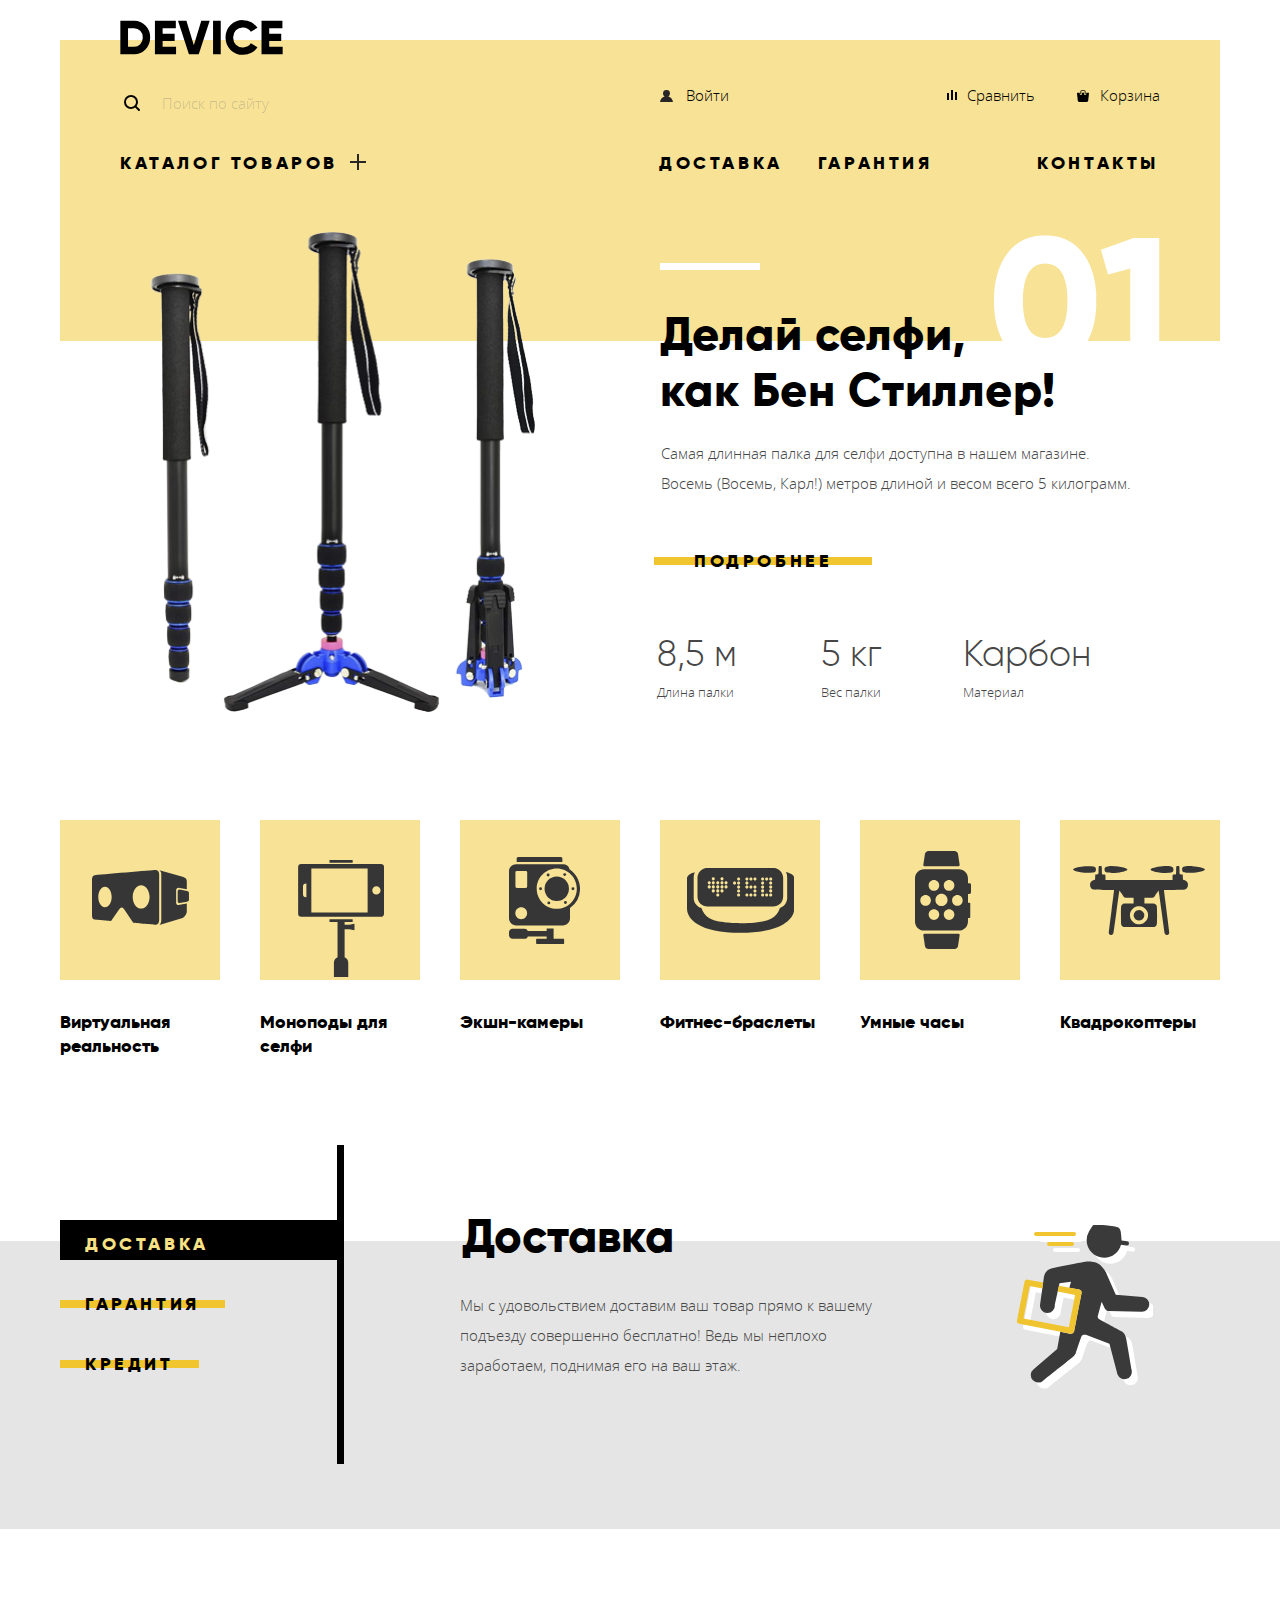
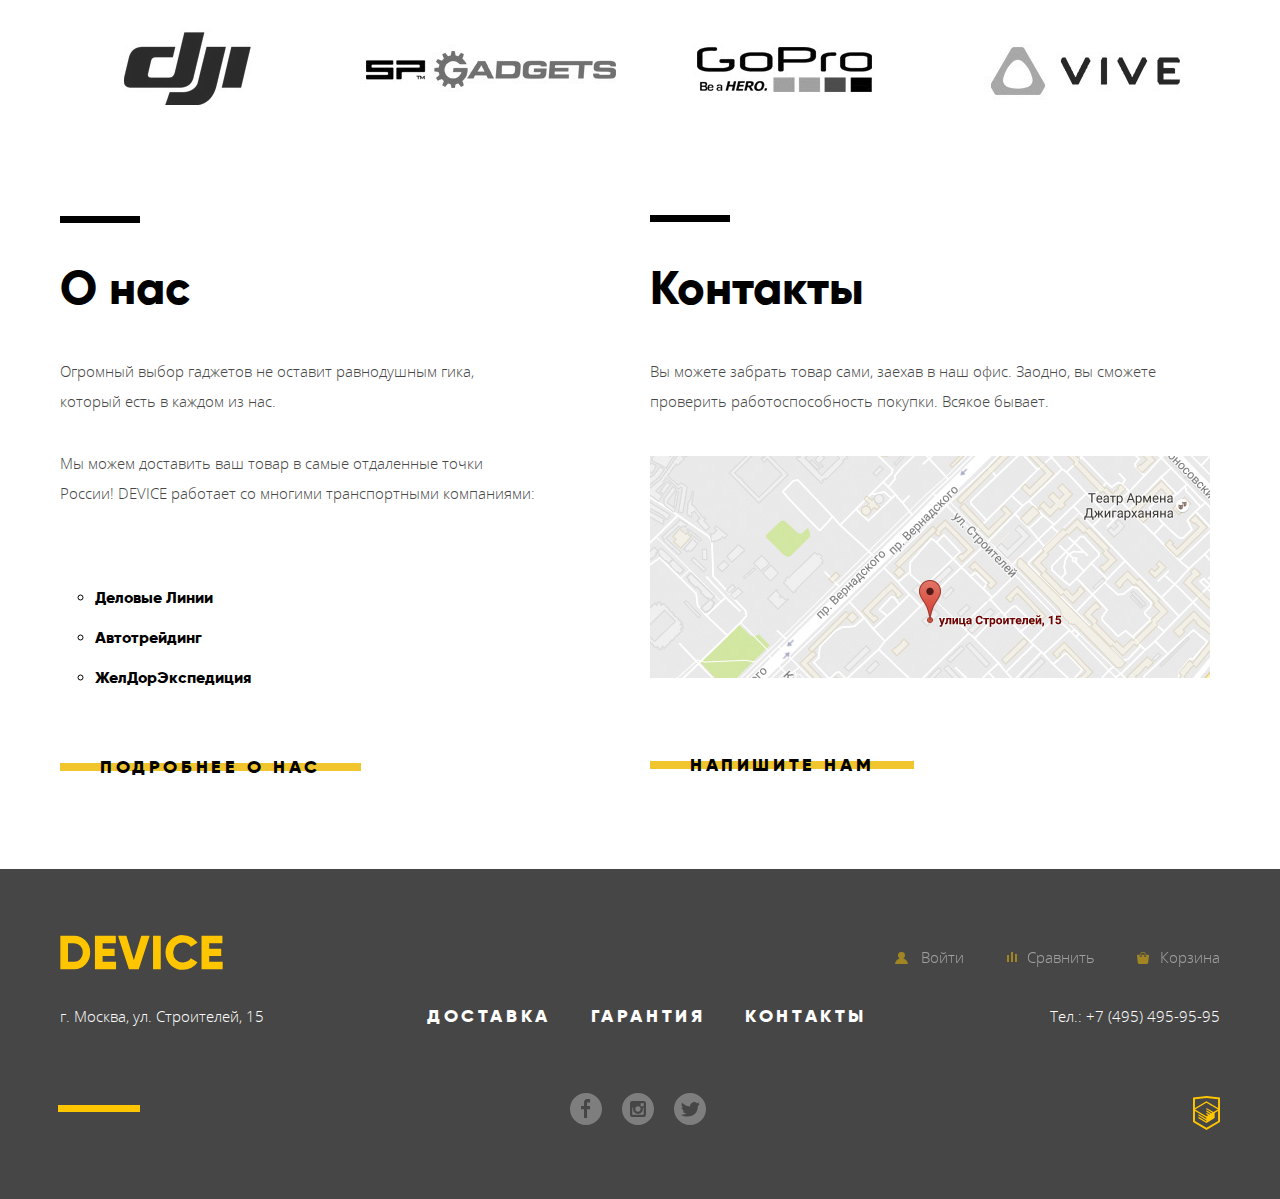
==== commit 7d6eb24c: "Исправлены несоответсвия базовым критериям" ====
--- a/index.html
+++ b/index.html
@@ -198,8 +198,7 @@
                   <section class="info-about-us">
                      <h2 class="info-about-us-title">О нас</h2>
                      <p class="info-about-us-additional">
-                        Огромный выбор гаджетов не оставит равнодушным гика, который есть в каждом из нас.<br>
-                        <br>
+                        Огромный выбор гаджетов не оставит равнодушным гика, который есть в каждом из нас.
                      </p>
                      <p class="info-about-us-additional">
                         Мы можем доставить ваш товар в самые отдаленные точки России! DEVICE работает со многими транспортными компаниями:
--- a/css/style.css
+++ b/css/style.css
@@ -1,2551 +1,2162 @@
 @font-face {
-font-family: "Gilroy";
-src:url("../fonts/gilroyextrabold.woff2") format("woff2"),
-url("../fonts/gilroyextrabold.woff") format("woff");
-font-style: normal;
-font-weight: 800;
-}
-@font-face {
-font-family: "Gilroy";
-src:url("../fonts/gilroylight.woff2") format("woff2"),
-url("../fonts/gilroylight.woff") format("woff");
-font-style: normal;
-font-weight: 300;
-}
-@font-face {
-font-family: "OpenSans";
-src:url("../fonts/opensans.woff2") format("woff2"),
-url("../fonts/opensans.woff") format("woff");
-font-style: normal;
-font-weight: normal;
-}
-@font-face {
-font-family: "OpenSans";
-src:url("../fonts/opensanslight.woff2") format("woff2"),
-url("../fonts/opensanslight.woff") format("woff");
-font-style: normal;
-font-weight: 300;
-}
-body {
-  margin: 0;
-  padding: 0;
-
-  font-family: "OpenSans", Arial, sans-serif;
-  font-size: 15px;
-  line-height: 30px;
-  font-weight: 300;
-  color: #464646;
-  text-transform: none;
-
-  background-color: #ffffff;
-}
-a {
-  text-decoration: none;
-}
-img {
-  max-width: 100%;
-  height: auto;
-}
-.visually-hidden:not(:focus):not(:active),
-input[type="checkbox"].visually-hidden,
-input[type="radio"].visually-hidden {
-  position: absolute;
-
-  width: 1px;
-  height: 1px;
-  margin: -1px;
-  border: 0;
-  padding: 0;
-
-  white-space: nowrap;
-
-  -webkit-clip-path: inset(100%);
-
-          clip-path: inset(100%);
-  clip: rect(0 0 0 0);
-  overflow: hidden;
-}
-.button  {
-  display: inline-block;
-  margin: 0;
-  padding: 0;
-  padding: 12px 25px;
-  position: relative;
-  z-index: 10;
-
-  font-family: "Gilroy", "Arial", sans-serif;
-  font-size: 18px;
-  font-weight: 800;
-  letter-spacing: 0.2em;
-  line-height: 24px;
-  text-transform: uppercase;
-  color: #000000;
-  text-align: center;
-  vertical-align: middle;
-
-  background-color: transparent;
-  border: none;
-  -webkit-box-shadow: none;
-          box-shadow: none;
-
-  outline: none;
-
-  cursor: pointer;
-}
-.button::before {
-  content: "";
-  position: absolute;
-  top: 20px;
-  left: 0;
-  background-color: #f0c52e;
-  width: 100%;
-  height: 8px;
-  z-index: -1;
-}
-.button:hover::before,
-.button:focus::before {
-  -webkit-transition: -webkit-transform 0.6s ease-out;
-  transition: -webkit-transform 0.6s ease-out;
-  -o-transition: transform 0.6s ease-out;
-  transition: transform 0.6s ease-out;
-  transition: transform 0.6s ease-out, -webkit-transform 0.6s ease-out;
-  -webkit-transform: scaleY(5);
-      -ms-transform: scaleY(5);
-          transform: scaleY(5);
-
-}
-.button:active::before {
-  background-color: #000000;
-}
-.button:active {
-  color: #f7e184;
-  outline: none;
-}
-.button-on {
-  color: #f7e184;
-  outline: none;
-}
-.button-on::before {
-  content: "";
-  position: absolute;
-  top: 0;
-  left: 0;
-
-  width: 280px;
-  height: 40px;
-  background-color: #000000;
-
-  z-index: -1;
-}
-.cart-mask-button:active::before {
-  background-color: #f0c52e;
-}
-.cart-mask-button:active {
-  color: rgba(0, 0, 0, 0.3);
-}
-.social-button {
-  width: 32px;
-  height: 32px;
-
-  -webkit-box-shadow: none;
-
-          box-shadow: none;
-
-  opacity: 0.3;
-}
-.social-button:hover,
-.social-button:focus {
-  opacity: 0.6;
-}
-.social-button:active {
-  opacity: 0.1;
-}
-.main-header {
-  position: relative;
-  width: 1160px;
-  min-height: 301px;
-  margin-top: 40px;
-  margin-bottom: 35px;
-  margin-left: auto;
-  margin-right: auto;
-  padding: 40px 60px 0 60px;
-  background-color: #f7e296;
-  -webkit-box-sizing: border-box;
-          box-sizing: border-box;
-  /*Временное свойство
-  outline: 1px solid red;*/
-}
-.main-header-inner {
-  position: relative;
-  width: 1160px;
-  min-height: 186px;
-  margin-top: 40px;
-  margin-bottom: 35px;
-  margin-left: auto;
-  margin-right: auto;
-  padding: 40px 60px 0 60px;
-  background-color: #f7e296;
-  -webkit-box-sizing: border-box;
-          box-sizing: border-box;;
-}
-.main-header-top {
-  display: -webkit-box;
-  display: -ms-flexbox;
-  display: flex;
-  -ms-flex-wrap: wrap;
-      flex-wrap: wrap;
-  -webkit-box-pack: justify;
-      -ms-flex-pack: justify;
-          justify-content: space-between;
-  margin-bottom: 25px;
-  /*Временное свойство
-  outline: 1px solid green;*/
-}
-.logo-container {
-  display: -webkit-box;
-  display: -ms-flexbox;
-  display: flex;
-  -webkit-box-pack: start;
-      -ms-flex-pack: start;
-          justify-content: flex-start;
-  position: absolute;
-  top: -20px;
-  left: 60px;
-  /*Временное свойство
-  outline: 1px solid lightblue;*/
-}
-.header-logo {
-  width: 163px;
-  height: 35px;
-
-  opacity: 1;
-}
-.header-logo:hover,
-.header-logo:focus {
-  opacity: 0.6;
-}
-.header-logo:active {
-  opacity: 0.3;
-}
-.search {
-  width: 441px;
-  display: -webkit-box;
-  display: -ms-flexbox;
-  display: flex;
-  position: relative;
-
-  /*Временное свойство
-  outline: 1px solid lightblue;*/
-}
-.search::before {
-  content: "";
-
-  position: absolute;
-  top: 15px;
-  left: 4px;
-
-  width: 16px;
-  height: 16px;
-
- background-image: url("../img/search.svg");
- background-repeat: no-repeat;
- background-position: 0 0;
-
- /*Временное свойство
- outline: 1px solid lightblue;*/
-}
-.search-field {
-  padding: 0;
-  margin: 0;
-  padding-left: 40px;
-  width: 356px;
-
-  font: inherit;
-  color: #000000;
-
-  background-color: transparent;
-  border: 2px solid transparent;
-
-  opacity: 0.3;
-  outline: none;
-}
-.search-field:hover {
-  opacity: 0.6;
-}
-.search-field:focus {
-  border-bottom: 2px solid #000000;
-  opacity: 1;
-}
-.search-button {
-  margin: 0;
-  padding: 0;
-  width: 81px;
-  height: 46px;
-
-  font: inherit;
-  color: #000000;
-
-  border: 2px solid #000000;
-  background-color: transparent;
-
-  opacity: 0;
-
-  outline: none;
-}
-input.search-field:focus + .search-button {
-  opacity: 1;
-}
-
-.search-button:focus,
-.search-button:hover {
-
-  display: block;
-  font: inherit;
-  color: #ffffff;
-
-  border: none;
-  background-color: #000000;
-}
-.search-button:active {
-
-  display: block;
-  color: rgba(255, 255, 255, 0.3);
-
-  opacity: 1;
-}
-.user-navigation {
-  display: -webkit-box;
-  display: -ms-flexbox;
-  display: flex;
-  -webkit-box-pack: justify;
-      -ms-flex-pack: justify;
-          justify-content: space-between;
-  width: 500px;
-  margin: 0;
-
-  padding: 0;
-
-}
-.login-user-navigation {
-  display: -webkit-box;
-  display: -ms-flexbox;
-  display: flex;
-  -webkit-box-pack: justify;
-      -ms-flex-pack: justify;
-          justify-content: space-between;
-  width: 500px;
-  margin: 0;
-
-  padding: 0;
-
-  font: inherit;
-
-  color: #000000;
-
-  opacity: 1;
-}
-.login-user-navigation li:first-child {
-  margin-right: 20px;
-}
-.login-user-navigation li:nth-child(2) {
-  margin-right: 60px;
-}
-.login-user-navigation li:nth-child(3) {
-  margin-right: 40px;
-}
-.login-user-navigation li:last-child {
-  margin-left: auto;
-}
-.user-navigation li:first-child {
-  margin-right: 215px;
-}
-.user-navigation li:nth-child(2) {
-  margin-right: 40px;
-}
-.user-navigation li:last-child {
-}
-.user-navigation,
-.site-navigation,
-.user-info,
-.login-user-navigation {
-  list-style: none;
-}
-.site-navigation a,
-.user-navigation a,
-.user-info a,
-.login-user-navigation a {
-  color: #000000;
-}
-.user-navigation {
-font: inherit;
-
-color: #000000;
-
-opacity: 1;
-}
-.user-navigation .log-in-link {
-  padding-left: 26px;
-  position: relative;
-}
-.user-navigation .compare-link {
-  padding-left: 20px;
-  position: relative;
-}
-.user-navigation .cart-link {
-  padding-left: 23px;
-  position: relative;
-}
-.user-navigation .log-in-link::before {
-    content: "";
-
-    position: absolute;
-    top: 5px;
-    left: 0px;
-
-    width: 13px;
-    height: 12px;
-
-   background-image: url("../img/user.svg");
-   background-repeat: no-repeat;
-   background-position: 0 0;
-
-  /*Временное свойство
-   outline: 1px solid red;*/
-}
-.user-navigation .compare-link::before {
-    content: "";
-
-    position: absolute;
-    top: 5px;
-    left: 0px;
-
-    width: 10px;
-    height: 10px;
-
-   background-image: url("../img/compare.svg");
-   background-repeat: no-repeat;
-   background-position: 0 0;
-
-  /*Временное свойство
-   outline: 1px solid red;*/
-}
-.user-navigation .cart-link::before {
-    content: "";
-
-    position: absolute;
-    top: 5px;
-    left: 0px;
-
-    width: 12px;
-    height: 12px;
-
-   background-image: url("../img/cart.svg");
-   background-repeat: no-repeat;
-   background-position: 0 0;
-
-  /*Временное свойство
-   outline: 1px solid red;*/
-}
-.login-user-navigation .profile-link {
-  padding-left: 26px;
-  position: relative;
-}
-.login-user-navigation .compare-link {
-  padding-left: 20px;
-  position: relative;
-}
-.login-user-navigation .cart-link {
-  padding-left: 23px;
-  position: relative;
-}
-.login-user-navigation .profile-link::before {
-    content: "";
-
-    position: absolute;
-    top: 5px;
-    left: 0px;
-
-    width: 13px;
-    height: 12px;
-
-   background-image: url("../img/user.svg");
-   background-repeat: no-repeat;
-   background-position: 0 0;
-
-  /*Временное свойство
-   outline: 1px solid red;*/
-}
-.login-user-navigation .compare-link::before {
-    content: "";
-
-    position: absolute;
-    top: 5px;
-    left: 0px;
-
-    width: 10px;
-    height: 10px;
-
-   background-image: url("../img/compare.svg");
-   background-repeat: no-repeat;
-   background-position: 0 0;
-
-  /*Временное свойство
-   outline: 1px solid red;*/
-}
-.login-user-navigation .cart-link::before {
-    content: "";
-
-    position: absolute;
-    top: 5px;
-    left: 0px;
-
-    width: 12px;
-    height: 12px;
-
-   background-image: url("../img/cart.svg");
-   background-repeat: no-repeat;
-   background-position: 0 0;
-
-  /*Временное свойство
-   outline: 1px solid red;*/
-}
-.main-header-bottom {
-  display: -webkit-box;
-  display: -ms-flexbox;
-  display: flex;
-  -webkit-box-align: center;
-      -ms-flex-align: center;
-          align-items: center;
-  -webkit-box-pack: justify;
-      -ms-flex-pack: justify;
-          justify-content: space-between;
-
-  /*Временное свойство
-  outline: 1px solid yellow;*/
-}
-.main-navigation-wrapper {
-  display: -webkit-box;
-  display: -ms-flexbox;
-  display: flex;
-  -webkit-box-pack: justify;
-      -ms-flex-pack: justify;
-          justify-content: space-between;
-  /*Временное свойство
-  outline: 1px solid blue;*/
-}
-.site-navigation {
-  position: relative;
-
-  padding: 0;
-  margin: 0;
-  margin-right: 299px;
-  width: 240px;
-  /*Временное свойство
-  outline: 1px solid blue;*/
-}
-.site-navigation > li {
-  position: relative;
-}
-.site-navigation::after {
-  content: "";
-  position: absolute;
-
-  width: 16px;
-  height: 16px;
-
-  top: 3px;
-  left: 230px;
-
-  background-image: url("../img/plus.svg");
-  background-repeat: no-repeat;
-  background-position: 0 0;
-
-}
-.user-info {
-  display: -webkit-box;
-  display: -ms-flexbox;
-  display: flex;
-  -webkit-box-pack: justify;
-      -ms-flex-pack: justify;
-          justify-content: space-between;
-  margin: 0;
-  padding: 0;
-
-  /*Временное свойство
-  outline: 1px solid red;*/
-}
-.user-info li:first-child {
-  margin-right: 35px;
-}
-.user-info li:last-child {
-  margin-left: auto;
-  margin-right: 0;
-}
-.site-navigation,
-.user-info {
-  font-family: "Gilroy", "Arial", sans-serif;
-  text-transform: uppercase;
-  font-size: 18px;
-  font-weight: 800;
-  letter-spacing: 0.2em;
-  line-height: 24px;
-  color: #000000;
-
-  opacity: 1;
-
-}
-.user-navigation a:hover,
-.user-navigation a:focus,
-.site-navigation a:hover,
-.site-navigation a:focus,
-.user-info a:hover,
-.user-info a:focus,
-.login-user-navigation a:hover,
-.login-user-navigation a:focus {
-  opacity: 0.6;
-}
-.user-navigation a:active,
-.site-navigation a:active,
-.user-info a:active,
-.login-user-navigation a:active {
-  opacity: 0.3;
-}
-.logout-link {
-  font: inherit;
-  font-size: 15px;
-  line-height: 30px;
-  color: #000000;
-
-  opacity: 0.3;
-}
-.catalog-category-list {
-  display: none;
-  position: absolute;
-  top: 25px;
-  right: -860px;
-  list-style: none;
-  margin: 0;
-  padding: 0;
-  padding-top: 20px;
-  padding-bottom: 34px;
-  width: 1160px;
-  height: 108px;
-  background-color: #f7e296;
-
-  z-index: 100;
-  /*
-  According to styleguide
-  background-color: #f7e184;*/
-}
-.catalog-category-list a {
-  font-family: "OpenSans", "Arial", sans-serif;
-  font-size: 15px;
-  line-height: 36px;
-  font-weight: 300;
-  letter-spacing: normal;
-  text-transform: none;
-  color: #000000;
-
-  opacity: 1;
-}
-.catalog-category-list a:hover,
-.catalog-category-list a:focus {
-  opacity: 0.6;
-}
-.catalog-category-list a:active {
-  opacity: 0.3;
-}
-.site-navigation > li:hover .catalog-category-list,
-.site-navigation > li:focus .catalog-category-list {
-  display: -webkit-box;
-  display: -ms-flexbox;
-  display: flex;
-  -ms-flex-wrap: wrap;
-      flex-wrap: wrap;
-  -webkit-box-orient: vertical;
-  -webkit-box-direction: normal;
-      -ms-flex-direction: column;
-          flex-direction: column;
-  -ms-flex-line-pack: start;
-      align-content: flex-start;
-  -webkit-box-pack: start;
-      -ms-flex-pack: start;
-          justify-content: flex-start;
-}
-.catalog-category-list li {
-  margin: 0;
-  padding: 0;
-  width: 190px;
-  margin-right: 50px;
-  margin-bottom: 0px;
-}
-.catalog-category-list li:first-child,
-.catalog-category-list li:nth-child(2),
-.catalog-category-list li:nth-child(3) {
-  margin-left: 60px;
-}
-.catalog-category-list li:nth-child(3),
-.catalog-category-list li:last-child {
-  margin-bottom: 0;
-}
-.catalog-category-list li:nth-child(5) {
-  margin-bottom: 25px;
-}
-.catalog-category-list li:nth-child(4),
-.catalog-category-list li:nth-child(5) {
-  margin-right: 10px;
-}
-.user-info {
-  width: 500px;
-  margin: 0;
-  padding: 0;
-}
-.page-title {
-  margin: 0;
-  margin-bottom: 24px;
-  margin-left: 60px;
-  padding: 0;
-
-  font-family: "Gilroy", "Arial", sans-serif;
-  font-size: 47px;
-  line-height: 48px;
-  font-weight: 800;
-  color: #000000;
-}
-.breadcrumbs a {
-  color: #000000;
-}
-.breadcrumbs {
-  display: -webkit-box;
-  display: -ms-flexbox;
-  display: flex;
-  width: 385px;
-  padding: 0;
-  margin: 0;
-  margin-bottom: 47px;
-  margin-left: 60px;
-
-  font: inherit;
-  font-size: 14px;
-  line-height: 24px;
-
-  list-style: none;
-
-  opacity: 0.3;
-}
-.breadcrumbs li {
-  position: relative;
-
-  margin-right: 40px;
-}
-.breadcrumbs li::after {
-  content: "";
-
-  position: absolute;
-  top: 10px;
-  right: -20px;
-
-  width: 4px;
-  height: 7px;
-
-  background-image: url("../img/nav-arrow.svg");
-  background-position: 0 0;
-  background-repeat: no-repeat;
-
-  /*Временное свойство
-  outline: 1px solid green;*/
-}
-.breadcrumbs-current::after {
-  display: none;
-}
-.breadcrumbs li:last-child {
-  margin-right: 0;
-}
-.breadcrumbs a:hover,
-.breadcrumbs a:focus {
-  opacity: 0.6;
-}
-.breadcrumbs a:active {
-  opacity: 0.1;
-}
-.container {
-  width: 1160px;
-  margin: 0 auto;
-
-  /*Временное свойство
-  outline: 1px solid black;*/
-}
-.promo {
-  margin: 0;
-  padding: 0;
-  display: -webkit-box;
-  display: -ms-flexbox;
-  display: flex;
-  -webkit-box-pack: start;
-      -ms-flex-pack: start;
-          justify-content: flex-start;
-  -ms-flex-wrap: nowrap;
-      flex-wrap: nowrap;
-
-  margin-bottom: 305px;
-}
-.promo-image {
-  position: relative;
-  width: 600px;
-
-  /*Временное свойство
-  outline: 1px solid black;*/
-}
-.promo-photo {
-  position: absolute;
-  top: -148px;
-  left: 90px;
-}
-.promo-info {
-  position: relative;
-  display: -webkit-box;
-  display: -ms-flexbox;
-  display: flex;
-  -webkit-box-orient: vertical;
-  -webkit-box-direction: normal;
-      -ms-flex-direction: column;
-          flex-direction: column;
-
-  padding-right: 87px;
-  padding-left: 60px;
-
-  width: 560px;
-}
-.promo-title-container {
-  position: absolute;
-  top: -70px;
-  left: 76px;
-
-  /*Временное свойство
-  outline: 1px solid black;*/
-}
-.promo-title-container::before {
-  content: "";
-
-  position: absolute;
-  top: -43px;
-  left: 0px;
-
-  width: 100px;
-  height: 7px;
-
-  background-color: #ffffff;
-}
-.promo-title-container::after {
-  content: "";
-
-  position: absolute;
-  top: -71px;
-  left: 334px;
-
-  width: 166px;
-  height: 131px;
-
-  background-image: url("../img/01.png");
-  background-position: 0 0;
-  background-repeat: no-repeat;
-}
-.promo-title {
-  margin: 0;
-  padding: 0;
-
-  font-family: "Gilroy", "Arial", sans-serif;
-  font-size: 47px;
-  line-height: 56px;
-  letter-spacing: 0.01em;
-  font-weight: 800;
-  color: #000000;
-
-  z-index: 400;
-}
-.promo-describe-container {
-  display: -webkit-box;
-  display: -ms-flexbox;
-  display: flex;
-  padding-top: 62px;
-  margin-bottom: 39px;
-  width: 488px;
-
-  /*Временное свойство
-  outline: 1px solid black;*/
-}
-.promo-describe {
-  margin: 0;
-  padding: 0;
-  padding-left: 17px;
-  font: inherit;
-  color: #464646;
-
-  width: 478px;
-}
-.promo-additional {
-  padding-left: 10px;
-}
-.promo-parameters {
-  margin: 0;
-  padding: 0;
-  border: none;
-
-  margin-top: 42px;
-  width: 442px;
-}
-.promo-parametr-value {
-  font-family: "", "Arial", sans-serif;
-  font-size: 36px;
-  line-height: 48px;
-  font-weight: 300;
-  color: #464646;
-
-  width: 130px;
-}
-.promo-parametr-value-length {
-  font-family: "", "Arial", sans-serif;
-  font-size: 36px;
-  line-height: 48px;
-  font-weight: 300;
-  color: #464646;
-
-  width: 185px;
-}
-.promo-parametr-value-weight {
-  font-family: "", "Arial", sans-serif;
-  font-size: 36px;
-  line-height: 48px;
-  font-weight: 300;
-  color: #464646;
-
-  width: 160px;
-}
-.promo-parametr-describe {
-  font: inherit;
-  font-size: 13px;
-  line-height: 20px;
-  color: #464646;
-}
-.promo1 {
-}
-.promo2 {
-  display: none;
-}
-.promo3 {
-  display: none;
-}
-.promo2 .promo-photo {
-  top: -137px;
-  left: 116px;
-}
-.promo2 .promo-title-container::after {
-  content: "";
-
-  position: absolute;
-  top: -70px;
-  left: 310px;
-
-  width: 198px;
-  height: 131px;
-
-  background-image: url("../img/02.png");
-  background-position: 0 0;
-  background-repeat: no-repeat;
-}
-.promo3 .promo-photo {
-  top: -84px;
-  left: 33px;
-}
-.promo3 .promo-title-container::after {
-  content: "";
-
-  position: absolute;
-  top: -70px;
-  left: 310px;
-
-  width: 201px;
-  height: 131px;
-
-  background-image: url("../img/03.png");
-  background-position: 0 0;
-  background-repeat: no-repeat;
-}
-.promo3 .promo-parametr-value {
-  width: 160px;
-}
-.popuгlar-container {
-  margin-bottom: 162px;
-}
-.popular-list {
-  margin: 0;
-  padding: 0;
-  list-style: none;
-
-  display: -webkit-box;
-
-  display: -ms-flexbox;
-
-  display: flex;
-}
-.popular-list li {
-  width: 160px;
-  margin-right: 40px;
-}
-.popular-list li:nth-child(6n) {
-  margin-right: 0;
-}
-.popular-list a {
-  display: inline-block;
-
-  position: relative;
-  font-family: "Gilroy", "Arial", sans-serif;
-  font-size: 18px;
-  line-height: 24px;
-  font-weight: 800;
-  color: #000000;
-}
-.popular-item::before {
-  content: "";
-  position: absolute;
-  top: -190px;
-  left: 0;
-
-  width: 158px;
-  height: 158px;
-
-  border: 1px solid #f7e296;
-
-  background-color: #f7e296;
-}
-.popular-item:hover::before,
-.popular-item:focus::before {
-  border: 1px solid #f0c52e;
-
-  background-color: #f0c52e;
-}
-.popular-item:active::before + .popular-item-1::after,
-.popular-item:active::before + .popular-item-2::after,
-.popular-item:active::before + .popular-item-3::after,
-.popular-item:active::before + .popular-item-4::after,
-.popular-item:active::before + .popular-item-5::after,
-.popular-item:active::before + .popular-item-6::after {
-  opacity: 0.3;
-}
-.popular-item-1::after {
-  content: "";
-  position: absolute;
-  top: -135px;
-  left: 32px;
-
-  width: 97px;
-  height: 55px;
-
-  background-image: url("../img/popular-1.svg");
-  background-position: 0 0;
-  background-repeat: no-repeat;
-
-  z-index: 10;
-}
-.popular-item-2::after {
-  content: "";
-  position: absolute;
-  top: -148px;
-  left: 37px;
-
-  width: 86px;
-  height: 117px;
-
-  background-image: url("../img/popular-2.svg");
-  background-position: 0 0;
-  background-repeat: no-repeat;
-}
-.popular-item-3::after {
-  content: "";
-  position: absolute;
-  top: -152px;
-  left: 49px;
-
-  width: 71px;
-  height: 87px;
-
-  background-image: url("../img/popular-3.svg");
-  background-position: 0 0;
-  background-repeat: no-repeat;
-}
-.popular-item-4::after {
-  content: "";
-  position: absolute;
-  top: -140px;
-  left: 27px;
-
-  width: 107px;
-  height: 65px;
-
-  background-image: url("../img/popular-4.svg");
-  background-position: 0 0;
-  background-repeat: no-repeat;
-}
-.popular-item-5::after {
-  content: "";
-  position: absolute;
-  top: -159px;
-  left: 52px;
-
-  width: 56px;
-  height: 98px;
-
-  background-image: url("../img/popular-5.svg");
-  background-position: 0 0;
-  background-repeat: no-repeat;
-}
-.popular-item-6::after {
-  content: "";
-  position: absolute;
-  top: -145px;
-  left: 15px;
-
-  width: 132px;
-  height: 69px;
-
-  background-image: url("../img/popular-6.svg");
-  background-position: 0 0;
-  background-repeat: no-repeat;
-}
-.user-info-describe {
-  position: relative;
-  display: -webkit-box;
-  display: -ms-flexbox;
-  display: flex;
-
-  margin-bottom: 220px;
-}
-.user-info-buttons {
-  position: relative;
-  margin: 0;
-  padding: 0;
-  list-style: none;
-
-  margin-right: 113px;
-}
-.user-info-buttons::before {
-  content: "";
-
-  position: absolute;
-  top: -75px;
-  left: 277px;
-
-  width: 7px;
-  height: 319px;
-
-  background-color: #000000;
-}
-.user-info-buttons .button {
-  margin-bottom: 12px;
-}
-.user-info-button-delivery:active::after {
-  content: "";
-
-  display: block;
-  position: absolute;
-  top: 4px;
-  left: 100%;
-
-  width: 110px;
-  height: 40px;
-
-  background-color: #000000;
-}
-.user-info-button-guarantee:active::after {
-  content: "";
-
-  display: block;
-  position: absolute;
-  top: 4px;
-  left: 100%;
-
-  width: 112px;
-  height: 40px;
-
-  background-color: #000000;
-}
-.user-info-button-credit:active::after {
-  content: "";
-
-  display: block;
-  position: absolute;
-  top: 4px;
-  left: 100%;
-
-  width: 140px;
-  height: 40px;
-
-  background-color: #000000;
-}
-.user-info-describe-title-container {
-  position: absolute;
-  top: -8px;
-  left: 402px;
-}
-.user-info-describe-title {
-margin: 0;
-padding: 0;
-
-font-family: "Gilroy", "Arial", sans-serif;
-font-size: 47px;
-line-height: 48px;
-font-weight: 800;
-color: #000000;
-}
-.user-info-describe-title::before {
-  content: "";
-  position: absolute;
-  top: 13px;
-  left: 555px;
-
-  width: 136px;
-  height: 164px;
-
-  background-image: url("../img/delivery.svg");
-  background-position: 0 0;
-  background-repeat: no-repeat;
-}
-.user-info-describe-additional-container {
-  display: -webkit-box;
-  display: -ms-flexbox;
-  display: flex;
-
-  padding-top: 70px;
-  padding-left: 113px;
-
-  width: 456px;
-}
-.user-info-describe-additional {
-  margin: 0;
-  padding: 0;
-}
-.user-info-delivery-container {
-  display: block;
-}
-.user-info-guarantee-container {
-  display: none;
-}
-.user-info-guarantee-container .user-info-describe-title::before {
-  content: "";
-  position: absolute;
-  top: -15px;
-  left: 550px;
-
-  width: 171px;
-  height: 194px;
-
-  background-image: url("../img/warranty.svg");
-  background-position: 0 0;
-  background-repeat: no-repeat;
-}
-.user-info-guarantee-container .user-info-describe-additional-container,
-.user-info-credit-container .user-info-describe-additional-container {
-  width: 420px;
-}
-.user-info-credit-container {
-  display: none;
-}
-.user-info-credit-container .user-info-describe-title::before {
-  content: "";
-  position: absolute;
-  top: -10px;
-  left: 540px;
-
-  width: 156px;
-  height: 186px;
-
-  background-image: url("../img/credit.svg");
-  background-position: 0 0;
-  background-repeat: no-repeat;
-}
-.brand-list {
-  list-style: none;
-  padding: 0;
-  margin: 0;
-
-  display: -webkit-box;
-
-  display: -ms-flexbox;
-
-  display: flex;
-}
-.brands {
-  margin-bottom: 135px;
-}
-.brands img {
-  opacity: 2;
-  webkit-filter: grayscale(1);
-  -webkit-filter: grayscale(1);
-          filter: grayscale(1);
-}
-.brand-list {
-  margin-right: 0px;
-}
-.brand-list-link:hover img,
-.brand-list-link:focus img {
-  opacity: 1;
-  webkit-filter: none;
-  -webkit-filter: none;
-          filter: none;
-}
-.brand-list li {
-  margin-right: 40px;
-}
-.brand-list li:last-child {
-  margin-right: 0;
-}
-.index-columns {
-  display: -webkit-box;
-  display: -ms-flexbox;
-  display: flex;
-  -webkit-box-pack: justify;
-      -ms-flex-pack: justify;
-          justify-content: space-between;
-  /*Временное свойство
-  outline: 1px solid purple;*/
-
-  margin-bottom: 78px;
-}
-.index-columns h2{
-  margin: 0;
-  margin-bottom: 44px;
-
-  font-family: "Gilroy", "Arial", sans-serif;
-  font-size: 47px;
-  line-height: 48px;
-  font-weight: 800;
-  color: #000000;
-}
-.info-contacts::before {
-  content: "";
-
-  position: absolute;
-
-  top: -40px;
-  left: 0;
-
-  width: 80px;
-  height: 7px;
-
-  background-color: #000000;
-}
-.info-about-us::before {
-  content: "";
-
-  position: absolute;
-
-  top: -40px;
-  left: 0;
-
-  width: 80px;
-  height: 7px;
-
-  background-color: #000000;
-}
-
-.index-columns p {
-  margin: 0;
-  padding: 0;
-}
-.info-about-us {
-  position: relative;
-  width: 475px;
-
-  /*Временное свойство
-  outline: 1px solid purple;*/
-}
-.info-about-us p:last-of-type {
-  margin-bottom: 70px;
-}
-.info-contacts {
-
-  position: relative;
-  width: 570px;
-
-  /*Временное свойство
-  outline: 1px solid purple;*/
-}
-.info-contacts p {
-  margin-bottom: 40px;
-}
-.info-contacts img {
-  margin-bottom: 54px;
-}
-.delivery-companies {
-  margin: 0;
-  padding: 0;
-  padding-left: 35px;
-  margin-bottom: 45px;
-
-  font-family: "Gilroy", "Arial", sans-serif;
-  font-size: 16px;
-  line-height: 40px;
-  font-weight: 800;
-  color: #000000;
-
-  list-style: circle outside;
-}
-.info-link {
-  display: inline-block;
-  margin: 0;
-  padding: 0;
-  padding: 12px 40px;
-  position: relative;
-  z-index: 10;
-
-  font-family: "Gilroy", "Arial", sans-serif;
-  font-size: 18px;
-  font-weight: 800;
-  letter-spacing: 0.2em;
-  line-height: 24px;
-  text-transform: uppercase;
-  color: #000000;
-  text-align: center;
-  vertical-align: middle;
-
-  background-color: transparent;
-  border: none;
-  -webkit-box-shadow: none;
-          box-shadow: none;
-}
-.info-link::before {
-  content: "";
-  position: absolute;
-  top: 20px;
-  left: 0;
-  background-color: #f0c52e;
-  width: 100%;
-  height: 8px;
-  z-index: -1;
-}
-.info-link:hover::before,
-.info-link:focus::before {
-  -webkit-transition: -webkit-transform 0.6s ease-out;
-  transition: -webkit-transform 0.6s ease-out;
-  -o-transition: transform 0.6s ease-out;
-  transition: transform 0.6s ease-out;
-  transition: transform 0.6s ease-out, -webkit-transform 0.6s ease-out;
-  -webkit-transform: scaleY(5);
-      -ms-transform: scaleY(5);
-          transform: scaleY(5);
-}
-.info-link:active {
-  color: rgba(0, 0, 0, 0.3);
-}
-.main-columns {
-  position: relative;
-}
-.main-columns-index {
-  position: relative;
-}
-.main-columns-index::before {
-  content: "";
-
-  position: absolute;
-  top: 865px;
-  left: 0;
-
-  width: 100%;
-  height: 288px;
-
-  z-index: -11;
-
-  background-color: #e5e5e5;
-}
-.main-columns::before {
-  content: "";
-  position: absolute;
-
-  top: 0;
-  right: calc(50% + 252px);
-  z-index: -10;
-  width: 100%;
-  height: 100%;
-
-  background-color: rgba(0, 0, 0, 0.08);
-}
-.main-columns::after {
-  content: "";
-  position: absolute;
-
-  top: 0;
-
-  z-index: -11;
-  width: 100%;
-  height: 70px;
-
-  background-color: rgba(0, 0, 0, 0.08);
-}
-.sort-title {
-  position: relative;
-  display: -webkit-box;
-  display: -ms-flexbox;
-  display: flex;
-  padding: 20px 0px 20px 60px;
-  -webkit-box-align: center;
-      -ms-flex-align: center;
-          align-items: center;
-}
-.icon-up img {
-
-  position: absolute;
-
-  width: 11px;
-  height: 10px;
-
-  top: 30px;
-  left: 1112px;
-
-  opacity: 0.3;
-}
-.icon-down img {
-
-  position: absolute;
-
-  width: 11px;
-  height: 10px;
-
-  top: 30px;
-  left: 1140px;
-
-  opacity: 0.3;
-}
-.sort-legend {
-  margin: 0;
-  padding: 0;
-
-  font-family: "Gilroy", "Arial", sans-serif;
-  font-size: 16px;
-  font-weight: 800;
-  letter-spacing: 0.2em;
-  line-height: 24px;
-  text-transform: uppercase;
-  color: #000000;
-}
-.sort-title .sort-legend:first-of-type {
-  margin-right: 255px;
-}
-.sort-title .sort-legend:last-of-type {
-  margin-right: 55px;
-}
-.sort-parameters {
-  list-style: none;
-  padding: 0;
-  margin: 0;
-
-  display: -webkit-box;
-
-  display: -ms-flexbox;
-
-  display: flex;
-
-}
-.sort-parameter a {
-  text-decoration: none;
-  font: inherit;
-  font-size: 14px;
-  line-height: 18px;
-  color: #000000;
-
-  opacity: 0.3;
-}
-.sort-parameter {
-  margin-right: 30px;
-}
-.sort-parameter a:hover,
-.sort-parameter a:focus,
-.icon-up img:hover,
-.icon-up img:focus,
-.icon-down img:hover,
-.icon-down img:focus {
-  opacity: 0.6;
-}
-.sort-parameter a:active,
-.icon-up img:active {
-  opacity: 1;
-}
-.sort-parameter:last-child {
-  margin-right: 0;
-}
-.catalog-columns {
-  display: -webkit-box;
-  display: -ms-flexbox;
-  display: flex;
-  -webkit-box-pack: start;
-      -ms-flex-pack: start;
-          justify-content: flex-start;
-}
-.filters {
-  margin: 0;
-  padding: 0;
-  min-width: 270px;
-  padding-top: 80px;
-  padding-left: 60px;
-  margin-right: 70px;
-
-}
-.filter-fieldset {
-  margin: 0;
-  padding: 0;
-  padding-right: 68px;
-  margin-bottom: 39px;
-  border: none;
-}
-.filter-fieldset:last-of-type {
-  margin-bottom: 32px;
-}
-.filter legend {
-  position: relative;
-  font-family: "Gilroy", "Arial", sans-serif;
-  font-size: 18px;
-  line-height: 24px;
-  font-weight: 800;
-  color: #000000;
-}
-.price-legend {
-  margin-bottom: 35px;
-}
-.fieldset-color {
-  margin-bottom: 47px;
-}
-.color-legend {
-  margin-bottom: 15px;
-}
-.bluetooth-legend {
-  margin-bottom: 13px;
-}
-.filter legend::before {
-  content: "";
-
-  position: absolute;
-  top: -13px;
-  left: 0px;
-
-  width: 200px;
-
-  border: 1px solid black;
-}
-.filter ul {
-  margin: 0;
-  padding: 0;
-  list-style: none;
-}
-.filter-range {
-  width: 270px;
-
-  color: #000000;
-}
-.price-controls {
-  position: relative;
-
-  margin-top: 10px;
-
-  font-size: 0;
-}
-.price-controls label {
-  display: inline-block;
-
-  font-family: "Gilroy", "Arial", sans-serif;
-  font-size: 16px;
-  font-weight: 300;
-  line-height: 24px;
-
-  color: #000000;
-
-  vertical-align: top;
-
-  cursor: pointer;
-}
-.price-controls .min-price {
-  margin-right: 20px;
-}
-
-.price-controls input {
-  width: 50px;
-  margin: 0;
-
-  color: inherit;
-  font: inherit;
-
-  background: none;
-  border: none;
-}
-
-.range-controls {
-  position: relative;
-
-  width: 165px;
-}
-
-.range-controls .scale {
-  height: 2px;
-
-  background: rgba(255, 255, 255, 0.3);
-}
-
-.range-controls .bar {
-  width: 80%;
-  height: 2px;
-
-  background: #91c92f;
-}
-
-.range-toggle {
-  position: absolute;
-  top: -9px;
-
-  width: 4px;
-  height: 4px;
-
-  background: #ababab;
-  border: 8px solid #ffffff;
-  border-radius: 50%;
-  -webkit-box-shadow: 0 2px 1px 0 rgba(0, 1, 1, 0.2);
-          box-shadow: 0 2px 1px 0 rgba(0, 1, 1, 0.2);
-  cursor: pointer;
-}
-
-.range-toggle:hover {
-  background: #1c4f80;
-}
-
-.range-toggle-min {
-  left: -5px;
-}
-
-.range-toggle-max {
-  left: 65%;
-}
-.filter-option {
-  padding-left: 40px;
-}
-.color-filter .filter-option:last-child,
-.bluetooth-filter .filter-option:last-child {
-  margin-bottom: 0;
-}
-.filter-option label{
-  position: relative;
-
-  display: block;
-
-  cursor: pointer;
-  -webkit-user-select: none;
+     font-family: "Gilroy";
+     src:url("../fonts/gilroyextrabold.woff2") format("woff2"), url("../fonts/gilroyextrabold.woff") format("woff");
+     font-style: normal;
+     font-weight: 800;
+}
+ @font-face {
+     font-family: "Gilroy";
+     src:url("../fonts/gilroylight.woff2") format("woff2"), url("../fonts/gilroylight.woff") format("woff");
+     font-style: normal;
+     font-weight: 300;
+}
+ @font-face {
+     font-family: "OpenSans";
+     src:url("../fonts/opensans.woff2") format("woff2"), url("../fonts/opensans.woff") format("woff");
+     font-style: normal;
+     font-weight: normal;
+}
+ @font-face {
+     font-family: "OpenSans";
+     src:url("../fonts/opensanslight.woff2") format("woff2"), url("../fonts/opensanslight.woff") format("woff");
+     font-style: normal;
+     font-weight: 300;
+}
+ body {
+     margin: 0;
+     padding: 0;
+     font-family: "OpenSans", Arial, sans-serif;
+     font-size: 15px;
+     line-height: 30px;
+     font-weight: 300;
+     color: #464646;
+     text-transform: none;
+     background-color: #ffffff;
+}
+ a {
+     text-decoration: none;
+}
+ img {
+     max-width: 100%;
+     height: auto;
+}
+ .visually-hidden:not(:focus):not(:active), input[type="checkbox"].visually-hidden, input[type="radio"].visually-hidden {
+     position: absolute;
+     width: 1px;
+     height: 1px;
+     margin: -1px;
+     border: 0;
+     padding: 0;
+     white-space: nowrap;
+     -webkit-clip-path: inset(100%);
+     clip-path: inset(100%);
+     clip: rect(0 0 0 0);
+     overflow: hidden;
+}
+ .button {
+     display: inline-block;
+     margin: 0;
+     padding: 0;
+     padding: 12px 25px;
+     position: relative;
+     z-index: 10;
+     font-family: "Gilroy", "Arial", sans-serif;
+     font-size: 18px;
+     font-weight: 800;
+     letter-spacing: 0.2em;
+     line-height: 24px;
+     text-transform: uppercase;
+     color: #000000;
+     text-align: center;
+     vertical-align: middle;
+     background-color: transparent;
+     border: none;
+     -webkit-box-shadow: none;
+     box-shadow: none;
+     outline: none;
+     cursor: pointer;
+}
+ .button::before {
+     content: "";
+     position: absolute;
+     top: 20px;
+     left: 0;
+     background-color: #f0c52e;
+     width: 100%;
+     height: 8px;
+     z-index: -1;
+}
+ .button:hover::before, .button:focus::before {
+     -webkit-transition: -webkit-transform 0.6s ease-out;
+     transition: -webkit-transform 0.6s ease-out;
+     -o-transition: transform 0.6s ease-out;
+     transition: transform 0.6s ease-out;
+     transition: transform 0.6s ease-out, -webkit-transform 0.6s ease-out;
+     -webkit-transform: scaleY(5);
+     -ms-transform: scaleY(5);
+     transform: scaleY(5);
+}
+ .button:active::before {
+     background-color: #000000;
+}
+ .button:active {
+     color: #f7e184;
+     outline: none;
+}
+ .button-on {
+     color: #f7e184;
+     outline: none;
+}
+ .button-on::before {
+     content: "";
+     position: absolute;
+     top: 0;
+     left: 0;
+     width: 280px;
+     height: 40px;
+     background-color: #000000;
+     z-index: -1;
+}
+ .cart-mask-button:active::before {
+     background-color: #f0c52e;
+}
+ .cart-mask-button:active {
+     color: rgba(0, 0, 0, 0.3);
+}
+ .social-button {
+     width: 32px;
+     height: 32px;
+     -webkit-box-shadow: none;
+     box-shadow: none;
+     opacity: 0.3;
+}
+ .social-button:hover, .social-button:focus {
+     opacity: 0.6;
+}
+ .social-button:active {
+     opacity: 0.1;
+}
+ .main-header {
+     position: relative;
+     width: 1160px;
+     min-height: 301px;
+     margin-top: 40px;
+     margin-bottom: 35px;
+     margin-left: auto;
+     margin-right: auto;
+     padding: 40px 60px 0 60px;
+     background-color: #f7e296;
+     -webkit-box-sizing: border-box;
+     box-sizing: border-box;
+    /*Временное свойство outline: 1px solid red;
+    */
+}
+ .main-header-inner {
+     position: relative;
+     width: 1160px;
+     min-height: 186px;
+     margin-top: 40px;
+     margin-bottom: 35px;
+     margin-left: auto;
+     margin-right: auto;
+     padding: 40px 60px 0 60px;
+     background-color: #f7e296;
+     -webkit-box-sizing: border-box;
+     box-sizing: border-box;
+    ;
+}
+ .main-header-top {
+     display: -webkit-box;
+     display: -ms-flexbox;
+     display: flex;
+     -ms-flex-wrap: wrap;
+     flex-wrap: wrap;
+     -webkit-box-pack: justify;
+     -ms-flex-pack: justify;
+     justify-content: space-between;
+     margin-bottom: 25px;
+    /*Временное свойство outline: 1px solid green;
+    */
+}
+ .logo-container {
+     display: -webkit-box;
+     display: -ms-flexbox;
+     display: flex;
+     -webkit-box-pack: start;
+     -ms-flex-pack: start;
+     justify-content: flex-start;
+     position: absolute;
+     top: -20px;
+     left: 60px;
+    /*Временное свойство outline: 1px solid lightblue;
+    */
+}
+ .header-logo {
+     width: 163px;
+     height: 35px;
+     opacity: 1;
+}
+ .header-logo:hover, .header-logo:focus {
+     opacity: 0.6;
+}
+ .header-logo:active {
+     opacity: 0.3;
+}
+ .search {
+     width: 441px;
+     display: -webkit-box;
+     display: -ms-flexbox;
+     display: flex;
+     position: relative;
+    /*Временное свойство outline: 1px solid lightblue;
+    */
+}
+ .search::before {
+     content: "";
+     position: absolute;
+     top: 15px;
+     left: 4px;
+     width: 16px;
+     height: 16px;
+     background-image: url("../img/search.svg");
+     background-repeat: no-repeat;
+     background-position: 0 0;
+    /*Временное свойство outline: 1px solid lightblue;
+    */
+}
+ .search-field {
+     padding: 0;
+     margin: 0;
+     padding-left: 40px;
+     width: 356px;
+     font: inherit;
+     color: #000000;
+     background-color: transparent;
+     border: 2px solid transparent;
+     opacity: 0.3;
+     outline: none;
+}
+ .search-field:hover {
+     opacity: 0.6;
+}
+ .search-field:focus {
+     border-bottom: 2px solid #000000;
+     opacity: 1;
+}
+ .search-button {
+     margin: 0;
+     padding: 0;
+     width: 81px;
+     height: 46px;
+     font: inherit;
+     color: #000000;
+     border: 2px solid #000000;
+     background-color: transparent;
+     opacity: 0;
+     outline: none;
+}
+ input.search-field:focus + .search-button {
+     opacity: 1;
+}
+ .search-button:focus, .search-button:hover {
+     display: block;
+     font: inherit;
+     color: #ffffff;
+     border: none;
+     background-color: #000000;
+}
+ .search-button:active {
+     display: block;
+     color: rgba(255, 255, 255, 0.3);
+     opacity: 1;
+}
+ .user-navigation {
+     display: -webkit-box;
+     display: -ms-flexbox;
+     display: flex;
+     -webkit-box-pack: justify;
+     -ms-flex-pack: justify;
+     justify-content: space-between;
+     width: 500px;
+     margin: 0;
+     padding: 0;
+}
+ .login-user-navigation {
+     display: -webkit-box;
+     display: -ms-flexbox;
+     display: flex;
+     -webkit-box-pack: justify;
+     -ms-flex-pack: justify;
+     justify-content: space-between;
+     width: 500px;
+     margin: 0;
+     padding: 0;
+     font: inherit;
+     color: #000000;
+     opacity: 1;
+}
+ .login-user-navigation li:first-child {
+     margin-right: 20px;
+}
+ .login-user-navigation li:nth-child(2) {
+     margin-right: 60px;
+}
+ .login-user-navigation li:nth-child(3) {
+     margin-right: 40px;
+}
+ .login-user-navigation li:last-child {
+     margin-left: auto;
+}
+ .user-navigation li:first-child {
+     margin-right: 215px;
+}
+ .user-navigation li:nth-child(2) {
+     margin-right: 40px;
+}
+ .user-navigation li:last-child {
+}
+ .user-navigation, .site-navigation, .user-info, .login-user-navigation {
+     list-style: none;
+}
+ .site-navigation a, .user-navigation a, .user-info a, .login-user-navigation a {
+     color: #000000;
+}
+ .user-navigation {
+     font: inherit;
+     color: #000000;
+     opacity: 1;
+}
+ .user-navigation .log-in-link {
+     padding-left: 26px;
+     position: relative;
+}
+ .user-navigation .compare-link {
+     padding-left: 20px;
+     position: relative;
+}
+ .user-navigation .cart-link {
+     padding-left: 23px;
+     position: relative;
+}
+ .user-navigation .log-in-link::before {
+     content: "";
+     position: absolute;
+     top: 5px;
+     left: 0px;
+     width: 13px;
+     height: 12px;
+     background-image: url("../img/user.svg");
+     background-repeat: no-repeat;
+     background-position: 0 0;
+    /*Временное свойство outline: 1px solid red;
+    */
+}
+ .user-navigation .compare-link::before {
+     content: "";
+     position: absolute;
+     top: 5px;
+     left: 0px;
+     width: 10px;
+     height: 10px;
+     background-image: url("../img/compare.svg");
+     background-repeat: no-repeat;
+     background-position: 0 0;
+    /*Временное свойство outline: 1px solid red;
+    */
+}
+ .user-navigation .cart-link::before {
+     content: "";
+     position: absolute;
+     top: 5px;
+     left: 0px;
+     width: 12px;
+     height: 12px;
+     background-image: url("../img/cart.svg");
+     background-repeat: no-repeat;
+     background-position: 0 0;
+    /*Временное свойство outline: 1px solid red;
+    */
+}
+ .login-user-navigation .profile-link {
+     padding-left: 26px;
+     position: relative;
+}
+ .login-user-navigation .compare-link {
+     padding-left: 20px;
+     position: relative;
+}
+ .login-user-navigation .cart-link {
+     padding-left: 23px;
+     position: relative;
+}
+ .login-user-navigation .profile-link::before {
+     content: "";
+     position: absolute;
+     top: 5px;
+     left: 0px;
+     width: 13px;
+     height: 12px;
+     background-image: url("../img/user.svg");
+     background-repeat: no-repeat;
+     background-position: 0 0;
+    /*Временное свойство outline: 1px solid red;
+    */
+}
+ .login-user-navigation .compare-link::before {
+     content: "";
+     position: absolute;
+     top: 5px;
+     left: 0px;
+     width: 10px;
+     height: 10px;
+     background-image: url("../img/compare.svg");
+     background-repeat: no-repeat;
+     background-position: 0 0;
+    /*Временное свойство outline: 1px solid red;
+    */
+}
+ .login-user-navigation .cart-link::before {
+     content: "";
+     position: absolute;
+     top: 5px;
+     left: 0px;
+     width: 12px;
+     height: 12px;
+     background-image: url("../img/cart.svg");
+     background-repeat: no-repeat;
+     background-position: 0 0;
+    /*Временное свойство outline: 1px solid red;
+    */
+}
+ .main-header-bottom {
+     display: -webkit-box;
+     display: -ms-flexbox;
+     display: flex;
+     -webkit-box-align: center;
+     -ms-flex-align: center;
+     align-items: center;
+     -webkit-box-pack: justify;
+     -ms-flex-pack: justify;
+     justify-content: space-between;
+    /*Временное свойство outline: 1px solid yellow;
+    */
+}
+ .main-navigation-wrapper {
+     display: -webkit-box;
+     display: -ms-flexbox;
+     display: flex;
+     -webkit-box-pack: justify;
+     -ms-flex-pack: justify;
+     justify-content: space-between;
+    /*Временное свойство outline: 1px solid blue;
+    */
+}
+ .site-navigation {
+     position: relative;
+     padding: 0;
+     margin: 0;
+     margin-right: 299px;
+     width: 240px;
+    /*Временное свойство outline: 1px solid blue;
+    */
+}
+ .site-navigation > li {
+     position: relative;
+}
+ .site-navigation::after {
+     content: "";
+     position: absolute;
+     width: 16px;
+     height: 16px;
+     top: 3px;
+     left: 230px;
+     background-image: url("../img/plus.svg");
+     background-repeat: no-repeat;
+     background-position: 0 0;
+}
+ .user-info {
+     display: -webkit-box;
+     display: -ms-flexbox;
+     display: flex;
+     -webkit-box-pack: justify;
+     -ms-flex-pack: justify;
+     justify-content: space-between;
+     margin: 0;
+     padding: 0;
+    /*Временное свойство outline: 1px solid red;
+    */
+}
+ .user-info li:first-child {
+     margin-right: 35px;
+}
+ .user-info li:last-child {
+     margin-left: auto;
+     margin-right: 0;
+}
+ .site-navigation, .user-info {
+     font-family: "Gilroy", "Arial", sans-serif;
+     text-transform: uppercase;
+     font-size: 18px;
+     font-weight: 800;
+     letter-spacing: 0.2em;
+     line-height: 24px;
+     color: #000000;
+     opacity: 1;
+}
+ .user-navigation a:hover, .user-navigation a:focus, .site-navigation a:hover, .site-navigation a:focus, .user-info a:hover, .user-info a:focus, .login-user-navigation a:hover, .login-user-navigation a:focus {
+     opacity: 0.6;
+}
+ .user-navigation a:active, .site-navigation a:active, .user-info a:active, .login-user-navigation a:active {
+     opacity: 0.3;
+}
+ .logout-link {
+     font: inherit;
+     font-size: 15px;
+     line-height: 30px;
+     color: #000000;
+     opacity: 0.3;
+}
+ .catalog-category-list {
+     display: none;
+     position: absolute;
+     top: 25px;
+     right: -860px;
+     list-style: none;
+     margin: 0;
+     padding: 0;
+     padding-top: 20px;
+     padding-bottom: 34px;
+     width: 1160px;
+     height: 108px;
+     background-color: #f7e296;
+     z-index: 100;
+    /* According to styleguide background-color: #f7e184;
+    */
+}
+ .catalog-category-list a {
+     font-family: "OpenSans", "Arial", sans-serif;
+     font-size: 15px;
+     line-height: 36px;
+     font-weight: 300;
+     letter-spacing: normal;
+     text-transform: none;
+     color: #000000;
+     opacity: 1;
+}
+ .catalog-category-list a:hover, .catalog-category-list a:focus {
+     opacity: 0.6;
+}
+ .catalog-category-list a:active {
+     opacity: 0.3;
+}
+ .site-navigation > li:hover .catalog-category-list, .site-navigation > li:focus .catalog-category-list {
+     display: -webkit-box;
+     display: -ms-flexbox;
+     display: flex;
+     -ms-flex-wrap: wrap;
+     flex-wrap: wrap;
+     -webkit-box-orient: vertical;
+     -webkit-box-direction: normal;
+     -ms-flex-direction: column;
+     flex-direction: column;
+     -ms-flex-line-pack: start;
+     align-content: flex-start;
+     -webkit-box-pack: start;
+     -ms-flex-pack: start;
+     justify-content: flex-start;
+}
+ .catalog-category-list li {
+     margin: 0;
+     padding: 0;
+     width: 190px;
+     margin-right: 50px;
+     margin-bottom: 0px;
+}
+ .catalog-category-list li:first-child, .catalog-category-list li:nth-child(2), .catalog-category-list li:nth-child(3) {
+     margin-left: 60px;
+}
+ .catalog-category-list li:nth-child(3), .catalog-category-list li:last-child {
+     margin-bottom: 0;
+}
+ .catalog-category-list li:nth-child(5) {
+     margin-bottom: 25px;
+}
+ .catalog-category-list li:nth-child(4), .catalog-category-list li:nth-child(5) {
+     margin-right: 10px;
+}
+ .user-info {
+     width: 500px;
+     margin: 0;
+     padding: 0;
+}
+ .page-title {
+     margin: 0;
+     margin-bottom: 24px;
+     margin-left: 60px;
+     padding: 0;
+     font-family: "Gilroy", "Arial", sans-serif;
+     font-size: 47px;
+     line-height: 48px;
+     font-weight: 800;
+     color: #000000;
+}
+ .breadcrumbs a {
+     color: #000000;
+}
+ .breadcrumbs {
+     display: -webkit-box;
+     display: -ms-flexbox;
+     display: flex;
+     width: 385px;
+     padding: 0;
+     margin: 0;
+     margin-bottom: 47px;
+     margin-left: 60px;
+     font: inherit;
+     font-size: 14px;
+     line-height: 24px;
+     list-style: none;
+     opacity: 0.3;
+}
+ .breadcrumbs li {
+     position: relative;
+     margin-right: 40px;
+}
+ .breadcrumbs li::after {
+     content: "";
+     position: absolute;
+     top: 10px;
+     right: -20px;
+     width: 4px;
+     height: 7px;
+     background-image: url("../img/nav-arrow.svg");
+     background-position: 0 0;
+     background-repeat: no-repeat;
+    /*Временное свойство outline: 1px solid green;
+    */
+}
+ .breadcrumbs-current::after {
+     display: none;
+}
+ .breadcrumbs li:last-child {
+     margin-right: 0;
+}
+ .breadcrumbs a:hover, .breadcrumbs a:focus {
+     opacity: 0.6;
+}
+ .breadcrumbs a:active {
+     opacity: 0.1;
+}
+ .container {
+     width: 1160px;
+     margin: 0 auto;
+    /*Временное свойство outline: 1px solid black;
+    */
+}
+ .promo {
+     margin: 0;
+     padding: 0;
+     display: -webkit-box;
+     display: -ms-flexbox;
+     display: flex;
+     -webkit-box-pack: start;
+     -ms-flex-pack: start;
+     justify-content: flex-start;
+     -ms-flex-wrap: nowrap;
+     flex-wrap: nowrap;
+     margin-bottom: 305px;
+}
+ .promo-image {
+     position: relative;
+     width: 600px;
+    /*Временное свойство outline: 1px solid black;
+    */
+}
+ .promo-photo {
+     position: absolute;
+     top: -148px;
+     left: 90px;
+}
+ .promo-info {
+     position: relative;
+     display: -webkit-box;
+     display: -ms-flexbox;
+     display: flex;
+     -webkit-box-orient: vertical;
+     -webkit-box-direction: normal;
+     -ms-flex-direction: column;
+     flex-direction: column;
+     padding-right: 87px;
+     padding-left: 60px;
+     width: 560px;
+}
+ .promo-title-container {
+     position: absolute;
+     top: -70px;
+     left: 76px;
+    /*Временное свойство outline: 1px solid black;
+    */
+}
+ .promo-title-container::before {
+     content: "";
+     position: absolute;
+     top: -43px;
+     left: 0px;
+     width: 100px;
+     height: 7px;
+     background-color: #ffffff;
+}
+ .promo-title-container::after {
+     content: "";
+     position: absolute;
+     top: -71px;
+     left: 334px;
+     width: 166px;
+     height: 131px;
+     background-image: url("../img/01.png");
+     background-position: 0 0;
+     background-repeat: no-repeat;
+}
+ .promo-title {
+     margin: 0;
+     padding: 0;
+     font-family: "Gilroy", "Arial", sans-serif;
+     font-size: 47px;
+     line-height: 56px;
+     letter-spacing: 0.01em;
+     font-weight: 800;
+     color: #000000;
+     z-index: 400;
+}
+ .promo-describe-container {
+     display: -webkit-box;
+     display: -ms-flexbox;
+     display: flex;
+     padding-top: 62px;
+     margin-bottom: 39px;
+     width: 488px;
+    /*Временное свойство outline: 1px solid black;
+    */
+}
+ .promo-describe {
+     margin: 0;
+     padding: 0;
+     padding-left: 17px;
+     font: inherit;
+     color: #464646;
+     width: 478px;
+}
+ .promo-additional {
+     padding-left: 10px;
+}
+ .promo-parameters {
+     margin: 0;
+     padding: 0;
+     border: none;
+     margin-top: 42px;
+     width: 442px;
+}
+ .promo-parametr-value {
+     font-family: "Gilroy", "Arial", sans-serif;
+     font-size: 36px;
+     line-height: 48px;
+     font-weight: 300;
+     color: #464646;
+     width: 130px;
+}
+ .promo-parametr-value-length {
+     font-family: "Gilroy", "Arial", sans-serif;
+     font-size: 36px;
+     line-height: 48px;
+     font-weight: 300;
+     color: #464646;
+     width: 185px;
+}
+ .promo-parametr-value-weight {
+     font-family: "Gilroy", "Arial", sans-serif;
+     font-size: 36px;
+     line-height: 48px;
+     font-weight: 300;
+     color: #464646;
+     width: 160px;
+}
+ .promo-parametr-describe {
+     font: inherit;
+     font-size: 13px;
+     line-height: 20px;
+     color: #464646;
+}
+ .promo1 {
+}
+ .promo2 {
+     display: none;
+}
+ .promo3 {
+     display: none;
+}
+ .promo2 .promo-photo {
+     top: -137px;
+     left: 116px;
+}
+ .promo2 .promo-title-container::after {
+     content: "";
+     position: absolute;
+     top: -70px;
+     left: 310px;
+     width: 198px;
+     height: 131px;
+     background-image: url("../img/02.png");
+     background-position: 0 0;
+     background-repeat: no-repeat;
+}
+ .promo3 .promo-photo {
+     top: -84px;
+     left: 33px;
+}
+ .promo3 .promo-title-container::after {
+     content: "";
+     position: absolute;
+     top: -70px;
+     left: 310px;
+     width: 201px;
+     height: 131px;
+     background-image: url("../img/03.png");
+     background-position: 0 0;
+     background-repeat: no-repeat;
+}
+ .promo3 .promo-parametr-value {
+     width: 160px;
+}
+ .popuгlar-container {
+     margin-bottom: 162px;
+}
+ .popular-list {
+     margin: 0;
+     padding: 0;
+     list-style: none;
+     display: -webkit-box;
+     display: -ms-flexbox;
+     display: flex;
+}
+ .popular-list li {
+     width: 160px;
+     margin-right: 40px;
+}
+ .popular-list li:nth-child(6n) {
+     margin-right: 0;
+}
+ .popular-list a {
+     display: inline-block;
+     vertical-align: top;
+     position: relative;
+     font-family: "Gilroy", "Arial", sans-serif;
+     font-size: 18px;
+     line-height: 24px;
+     font-weight: 800;
+     color: #000000;
+}
+ .popular-item::before {
+     content: "";
+     position: absolute;
+     top: -190px;
+     left: 0;
+     width: 158px;
+     height: 158px;
+     border: 1px solid #f7e296;
+     background-color: #f7e296;
+}
+ .popular-item:hover::before, .popular-item:focus::before {
+     border: 1px solid #f0c52e;
+     background-color: #f0c52e;
+}
+ .popular-item:active::after, .popular-item:active::after {
+     opacity: 0.3;
+}
+ .popular-item:active::before + .popular-item-1::after, .popular-item:active::before + .popular-item-2::after, .popular-item:active::before + .popular-item-3::after, .popular-item:active::before + .popular-item-4::after, .popular-item:active::before + .popular-item-5::after, .popular-item:active::before + .popular-item-6::after {
+     opacity: 0.3;
+}
+ .popular-item-1::after {
+     content: "";
+     position: absolute;
+     top: -140px;
+     left: 32px;
+     width: 97px;
+     height: 55px;
+     background-image: url("../img/popular-1.svg");
+     background-position: 0 0;
+     background-repeat: no-repeat;
+     z-index: 10;
+}
+ .popular-item-2::after {
+     content: "";
+     position: absolute;
+     top: -150px;
+     left: 38px;
+     width: 86px;
+     height: 117px;
+     background-image: url("../img/popular-2.svg");
+     background-position: 0 0;
+     background-repeat: no-repeat;
+}
+ .popular-item-3::after {
+     content: "";
+     position: absolute;
+     top: -153px;
+     left: 49px;
+     width: 71px;
+     height: 87px;
+     background-image: url("../img/popular-3.svg");
+     background-position: 0 0;
+     background-repeat: no-repeat;
+}
+ .popular-item-4::after {
+     content: "";
+     position: absolute;
+     top: -142px;
+     left: 27px;
+     width: 107px;
+     height: 65px;
+     background-image: url("../img/popular-4.svg");
+     background-position: 0 0;
+     background-repeat: no-repeat;
+}
+ .popular-item-5::after {
+     content: "";
+     position: absolute;
+     top: -159px;
+     left: 55px;
+     width: 56px;
+     height: 98px;
+     background-image: url("../img/popular-5.svg");
+     background-position: 0 0;
+     background-repeat: no-repeat;
+}
+ .popular-item-6::after {
+     content: "";
+     position: absolute;
+     top: -144px;
+     left: 13px;
+     width: 132px;
+     height: 69px;
+     background-image: url("../img/popular-6.svg");
+     background-position: 0 0;
+     background-repeat: no-repeat;
+}
+ .user-info-describe {
+     position: relative;
+     display: -webkit-box;
+     display: -ms-flexbox;
+     display: flex;
+     margin-bottom: 220px;
+}
+ .user-info-buttons {
+     position: relative;
+     margin: 0;
+     padding: 0;
+     list-style: none;
+     margin-right: 113px;
+}
+ .user-info-buttons::before {
+     content: "";
+     position: absolute;
+     top: -75px;
+     left: 277px;
+     width: 7px;
+     height: 319px;
+     background-color: #000000;
+}
+ .user-info-buttons .button {
+     margin-bottom: 12px;
+}
+ .user-info-button-delivery:active::after {
+     content: "";
+     display: block;
+     position: absolute;
+     top: 4px;
+     left: 100%;
+     width: 110px;
+     height: 40px;
+     background-color: #000000;
+}
+ .user-info-button-guarantee:active::after {
+     content: "";
+     display: block;
+     position: absolute;
+     top: 4px;
+     left: 100%;
+     width: 112px;
+     height: 40px;
+     background-color: #000000;
+}
+ .user-info-button-credit:active::after {
+     content: "";
+     display: block;
+     position: absolute;
+     top: 4px;
+     left: 100%;
+     width: 140px;
+     height: 40px;
+     background-color: #000000;
+}
+ .user-info-describe-title-container {
+     position: absolute;
+     top: -8px;
+     left: 402px;
+}
+ .user-info-describe-title {
+     margin: 0;
+     padding: 0;
+     font-family: "Gilroy", "Arial", sans-serif;
+     font-size: 47px;
+     line-height: 48px;
+     font-weight: 800;
+     color: #000000;
+}
+ .user-info-describe-title::before {
+     content: "";
+     position: absolute;
+     top: 13px;
+     left: 555px;
+     width: 136px;
+     height: 164px;
+     background-image: url("../img/delivery.svg");
+     background-position: 0 0;
+     background-repeat: no-repeat;
+}
+ .user-info-describe-additional-container {
+     display: -webkit-box;
+     display: -ms-flexbox;
+     display: flex;
+     padding-top: 70px;
+     padding-left: 113px;
+     width: 456px;
+}
+ .user-info-describe-additional {
+     margin: 0;
+     padding: 0;
+}
+ .user-info-delivery-container {
+     display: block;
+}
+ .user-info-guarantee-container {
+     display: none;
+}
+ .user-info-guarantee-container .user-info-describe-title::before {
+     content: "";
+     position: absolute;
+     top: -15px;
+     left: 550px;
+     width: 171px;
+     height: 194px;
+     background-image: url("../img/warranty.svg");
+     background-position: 0 0;
+     background-repeat: no-repeat;
+}
+ .user-info-guarantee-container .user-info-describe-additional-container, .user-info-credit-container .user-info-describe-additional-container {
+     width: 420px;
+}
+ .user-info-credit-container {
+     display: none;
+}
+ .user-info-credit-container .user-info-describe-title::before {
+     content: "";
+     position: absolute;
+     top: -10px;
+     left: 540px;
+     width: 156px;
+     height: 186px;
+     background-image: url("../img/credit.svg");
+     background-position: 0 0;
+     background-repeat: no-repeat;
+}
+ .brand-list {
+     list-style: none;
+     padding: 0;
+     margin: 0;
+     display: -webkit-box;
+     display: -ms-flexbox;
+     display: flex;
+}
+ .brands {
+     margin-bottom: 135px;
+}
+ .brands img {
+     opacity: 2;
+     webkit-filter: grayscale(1);
+     -webkit-filter: grayscale(1);
+     filter: grayscale(1);
+}
+ .brand-list {
+     margin-right: 0px;
+}
+ .brand-list-link:hover img, .brand-list-link:focus img {
+     opacity: 1;
+     webkit-filter: none;
+     -webkit-filter: none;
+     filter: none;
+}
+ .brand-list li {
+     margin-right: 40px;
+}
+ .brand-list li:last-child {
+     margin-right: 0;
+}
+ .index-columns {
+     display: -webkit-box;
+     display: -ms-flexbox;
+     display: flex;
+     -webkit-box-pack: justify;
+     -ms-flex-pack: justify;
+     justify-content: space-between;
+    /*Временное свойство outline: 1px solid purple;
+    */
+     margin-bottom: 78px;
+}
+ .index-columns h2{
+     margin: 0;
+     margin-bottom: 44px;
+     font-family: "Gilroy", "Arial", sans-serif;
+     font-size: 47px;
+     line-height: 48px;
+     font-weight: 800;
+     color: #000000;
+}
+ .info-contacts::before {
+     content: "";
+     position: absolute;
+     top: -49px;
+     left: 10;
+     width: 80px;
+     height: 7px;
+     background-color: #000000;
+}
+ .info-about-us::before {
+     content: "";
+     position: absolute;
+     top: -48px;
+     left: 0;
+     width: 80px;
+     height: 7px;
+     background-color: #000000;
+}
+ .index-columns p {
+     margin: 0;
+     padding: 0;
+}
+ .info-about-us {
+     position: relative;
+     width: 475px;
+    /*Временное свойство outline: 1px solid purple;
+    */
+}
+.info-about-us p:first-of-type {
+    margin-bottom: 32px;
+}
+ .info-about-us p:last-of-type {
+     margin-bottom: 70px;
+}
+ .info-contacts {
+     position: relative;
+     width: 570px;
+    /*Временное свойство outline: 1px solid purple;
+    */
+}
+ .info-contacts p {
+     margin-bottom: 40px;
+}
+ .info-contacts img {
+     margin-bottom: 54px;
+}
+ .delivery-companies {
+     margin: 0;
+     padding: 0;
+     padding-left: 35px;
+     margin-bottom: 45px;
+     font-family: "Gilroy", "Arial", sans-serif;
+     font-size: 16px;
+     line-height: 40px;
+     font-weight: 800;
+     color: #000000;
+     list-style: circle outside;
+}
+ .info-link {
+     display: inline-block;
+     margin: 0;
+     padding: 0;
+     padding: 12px 40px;
+     position: relative;
+     z-index: 10;
+     font-family: "Gilroy", "Arial", sans-serif;
+     font-size: 18px;
+     font-weight: 800;
+     letter-spacing: 0.2em;
+     line-height: 24px;
+     text-transform: uppercase;
+     color: #000000;
+     text-align: center;
+     vertical-align: middle;
+     background-color: transparent;
+     border: none;
+     -webkit-box-shadow: none;
+     box-shadow: none;
+}
+ .info-link::before {
+     content: "";
+     position: absolute;
+     top: 20px;
+     left: 0;
+     background-color: #f0c52e;
+     width: 100%;
+     height: 8px;
+     z-index: -1;
+}
+ .info-link:hover::before, .info-link:focus::before {
+     -webkit-transition: -webkit-transform 0.6s ease-out;
+     transition: -webkit-transform 0.6s ease-out;
+     -o-transition: transform 0.6s ease-out;
+     transition: transform 0.6s ease-out;
+     transition: transform 0.6s ease-out, -webkit-transform 0.6s ease-out;
+     -webkit-transform: scaleY(5);
+     -ms-transform: scaleY(5);
+     transform: scaleY(5);
+}
+ .info-link:active {
+     color: rgba(0, 0, 0, 0.3);
+}
+ .main-columns {
+     position: relative;
+}
+ .main-columns-index {
+     position: relative;
+}
+ .main-columns-index::before {
+     content: "";
+     position: absolute;
+     top: 865px;
+     left: 0;
+     width: 100%;
+     height: 288px;
+     z-index: -11;
+     background-color: #e5e5e5;
+}
+ .main-columns::before {
+     content: "";
+     position: absolute;
+     top: 0;
+     right: calc(50% + 252px);
+     z-index: -10;
+     width: 100%;
+     height: 100%;
+     background-color: rgba(0, 0, 0, 0.08);
+}
+ .main-columns::after {
+     content: "";
+     position: absolute;
+     top: 0;
+     z-index: -11;
+     width: 100%;
+     height: 70px;
+     background-color: rgba(0, 0, 0, 0.08);
+}
+ .sort-title {
+     position: relative;
+     display: -webkit-box;
+     display: -ms-flexbox;
+     display: flex;
+     padding: 20px 0px 20px 60px;
+     -webkit-box-align: center;
+     -ms-flex-align: center;
+     align-items: center;
+}
+ .icon-up img {
+     position: absolute;
+     width: 11px;
+     height: 10px;
+     top: 30px;
+     left: 1112px;
+     opacity: 0.3;
+}
+ .icon-down img {
+     position: absolute;
+     width: 11px;
+     height: 10px;
+     top: 30px;
+     left: 1140px;
+     opacity: 0.3;
+}
+ .sort-legend {
+     margin: 0;
+     padding: 0;
+     font-family: "Gilroy", "Arial", sans-serif;
+     font-size: 16px;
+     font-weight: 800;
+     letter-spacing: 0.2em;
+     line-height: 24px;
+     text-transform: uppercase;
+     color: #000000;
+}
+ .sort-title .sort-legend:first-of-type {
+     margin-right: 255px;
+}
+ .sort-title .sort-legend:last-of-type {
+     margin-right: 55px;
+}
+ .sort-parameters {
+     list-style: none;
+     padding: 0;
+     margin: 0;
+     display: -webkit-box;
+     display: -ms-flexbox;
+     display: flex;
+}
+ .sort-parameter a {
+     text-decoration: none;
+     font: inherit;
+     font-size: 14px;
+     line-height: 18px;
+     color: #000000;
+     opacity: 0.3;
+}
+ .sort-parameter {
+     margin-right: 30px;
+}
+ .sort-parameter a:hover, .sort-parameter a:focus, .icon-up img:hover, .icon-up img:focus, .icon-down img:hover, .icon-down img:focus {
+     opacity: 0.6;
+}
+ .sort-parameter a:active, .icon-up img:active {
+     opacity: 1;
+}
+ .sort-parameter:last-child {
+     margin-right: 0;
+}
+ .catalog-columns {
+     display: -webkit-box;
+     display: -ms-flexbox;
+     display: flex;
+     -webkit-box-pack: start;
+     -ms-flex-pack: start;
+     justify-content: flex-start;
+}
+ .filters {
+     margin: 0;
+     padding: 0;
+     min-width: 270px;
+     padding-top: 80px;
+     padding-left: 60px;
+     margin-right: 70px;
+}
+ .filter-fieldset {
+     margin: 0;
+     padding: 0;
+     padding-right: 68px;
+     margin-bottom: 39px;
+     border: none;
+}
+ .filter-fieldset:last-of-type {
+     margin-bottom: 32px;
+}
+ .filter legend {
+     position: relative;
+     font-family: "Gilroy", "Arial", sans-serif;
+     font-size: 18px;
+     line-height: 24px;
+     font-weight: 800;
+     color: #000000;
+}
+ .price-legend {
+     margin-bottom: 35px;
+}
+ .fieldset-color {
+     margin-bottom: 47px;
+}
+ .color-legend {
+     margin-bottom: 15px;
+}
+ .bluetooth-legend {
+     margin-bottom: 13px;
+}
+ .filter legend::before {
+     content: "";
+     position: absolute;
+     top: -13px;
+     left: 0px;
+     width: 200px;
+     border: 1px solid black;
+}
+ .filter ul {
+     margin: 0;
+     padding: 0;
+     list-style: none;
+}
+ .filter-range {
+     width: 270px;
+     color: #000000;
+}
+ .price-controls {
+     position: relative;
+     margin-top: 10px;
+     font-size: 0;
+}
+ .price-controls label {
+     display: inline-block;
+     font-family: "Gilroy", "Arial", sans-serif;
+     font-size: 16px;
+     font-weight: 300;
+     line-height: 24px;
+     color: #000000;
+     vertical-align: top;
+     cursor: pointer;
+}
+ .price-controls .min-price {
+     margin-right: 20px;
+}
+ .price-controls input {
+     width: 50px;
+     margin: 0;
+     color: inherit;
+     font: inherit;
+     background: none;
+     border: none;
+}
+ .range-controls {
+     position: relative;
+     width: 165px;
+}
+ .range-controls .scale {
+     height: 2px;
+     background: rgba(255, 255, 255, 0.3);
+}
+ .range-controls .bar {
+     width: 80%;
+     height: 2px;
+     background: #91c92f;
+}
+ .range-toggle {
+     position: absolute;
+     top: -9px;
+     width: 4px;
+     height: 4px;
+     background: #ababab;
+     border: 8px solid #ffffff;
+     border-radius: 50%;
+     -webkit-box-shadow: 0 2px 1px 0 rgba(0, 1, 1, 0.2);
+     box-shadow: 0 2px 1px 0 rgba(0, 1, 1, 0.2);
+     cursor: pointer;
+}
+ .range-toggle:hover {
+     background: #1c4f80;
+}
+ .range-toggle-min {
+     left: -5px;
+}
+ .range-toggle-max {
+     left: 65%;
+}
+ .filter-option {
+     padding-left: 40px;
+}
+ .color-filter .filter-option:last-child, .bluetooth-filter .filter-option:last-child {
+     margin-bottom: 0;
+}
+ .filter-option label{
+     position: relative;
+     display: block;
+     cursor: pointer;
+     -webkit-user-select: none;
      -moz-user-select: none;
-      -ms-user-select: none;
-          user-select: none;
-
-  font: inherit;
-  font-size: 14px;
-  line-height: 40px;
-
-  color: #000000;
-}
-.filter-input-checkbox + label::before {
-  content: "";
-  position: absolute;
-  top: 10px;
-  left: -40px;
-
-  width: 23px;
-  height: 23px;
-
-  background-image: url("../img/checkbox-off.svg");
-  background-position: 0 0;
-  background-repeat: no-repeat;
-}
-.filter-input-checkbox:checked + label::before {
-  width: 27px;
-
-  background-image: url("../img/checkbox-on.svg");
-  background-position: 0 0;
-  background-repeat: no-repeat;
-}
-.filter-input-checkbox:hover::before,
-.filter-input-checkbox:focus::before,
-.filter-input-checkbox:checked:hover::before,
-.filter-input-checkbox:checked:focus::before {
-  opacity: 0.6;
-}
-.filter-input:disabled + label::before {
-  opacity: 0.25;
-}
-.filter-input-radio + label::before {
-  content: "";
-  position: absolute;
-  top: 10px;
-  left: -40px;
-
-  width: 25px;
-  height: 25px;
-
-  background-image: url("../img/radio-off.svg");
-  background-position: 0 0;
-  background-repeat: no-repeat;
-}
-.filter-input-radio:checked + label::before {
-  content: "";
-
-  position: absolute;
-  top: 10px;
-  left: -40px;
-
-  background-image: url("../img/radio-on.svg");
-  background-position: 0 0;
-  background-repeat: no-repeat;
-}
-.filter-input-radio:hover::before,
-.filter-input-radio:focus::before,
-.filter-input-radio:checked:hover::before,
-.filter-input-radio:checked:focus::before {
-  opacity: 0.6;
-}
-.filter-input-radio:disabled + label::before {
-  opacity: 0.25;
-}
-.catalog {
-  margin: 0;
-  padding: 0;
-  padding-top: 70px;
-  width: 760px;
-}
-.catalog-list {
-  display: -webkit-box;
-  display: -ms-flexbox;
-  display: flex;
-  -ms-flex-wrap: wrap;
-      flex-wrap: wrap;
-  padding: 0;
-  margin: 0;
-  margin-bottom: 35px;
-
-  list-style: none;
-}
-.catalog-item {
-  position: relative;
-  width: 360px;
-  margin-bottom: 47px;
-  margin-right: 40px;
-
-}
-.catalog-item:nth-child(2n) {
-  margin-right: 0;
-}
-.catalog-item:nth-child(3),
-.catalog-item:nth-child(4) {
-  margin-bottom: 0;
-}
-.item-product-photo {
-  margin-bottom: 21px;
-}
-.item-info {
-  display: -webkit-box;
-  display: -ms-flexbox;
-  display: flex;
-  -webkit-box-orient: horizontal;
-  -webkit-box-direction: normal;
-      -ms-flex-direction: row;
-          flex-direction: row;
-  -webkit-box-pack: justify;
-      -ms-flex-pack: justify;
-          justify-content: space-between;
-
-  padding: 0;
-  margin: 0;
-}
-.catalog-item-title {
-    padding: 0;
-    margin: 0;
-    width: 260px;
-}
-.catalog-item-title {
-
-  font-family: "Gilroy", "Arial", sans-serif;
-  font-size: 18px;
-  font-weight: 800;
-  line-height: 24px;
-  text-decoration: none;
-
-  color: #000000;
-}
-.catalog-item-price {
-
-  font-family: "Gilroy", "Arial", sans-serif;
-  font-size: 16px;
-  font-weight: 300;
-  line-height: 24px;
-
-  color: #464646;
-
-}
-.cart-mask {
-  position: absolute;
-  display: none;
-  padding: 80px;
-  padding-top: 160px;
-  padding-bottom: 20px;
-  width: 200px;
-  height: 200px;
-  background-color: #eeeeee;
-  opacity: 0.7;
-  vertical-align: middle;
-  text-align: center;
-}
-.cart-mask .button,
-.cart-mask a {
-  opacity: 1;
-}
-.cart-mask a {
-  color: inherit;
-  font: inherit;
-  text-decoration: none;
-}
-.catalog-item:hover .cart-mask{
-  display: block;
-}
-.paginator {
-  display: -webkit-box;
-  display: -ms-flexbox;
-  display: flex;
-  -webkit-box-pack: justify;
-      -ms-flex-pack: justify;
-          justify-content: space-between;
-
-  margin: 0;
-  margin-bottom: 77px;
-  padding: 0;
-
-  background-color: #eeeeee;
-}
-.paginator-prev,
-.paginator-next {
-  font-family: "Gilroy", "Arial", sans-serif;
-  font-size: 16px;
-  font-weight: 800;
-  letter-spacing: 0.2em;
-  line-height: 24px;
-  text-transform: uppercase;
-  text-decoration: none;
-  color: #000000;
-}
-.paginator-prev:hover,
-.paginator-next:hover,
-.paginator-prev:focus,
-.paginator-next:focus {
-  opacity: 1;
-}
-.paginator-prev:active,
-.paginator-next:active {
-  color: rgba(0, 0, 0, 0.3);
-}
-.paginator-button {
-  display: inline-block;
-
-  width: 127px;
-  height: 70px;
-
-  -webkit-box-sizing: border-box;
-
-          box-sizing: border-box;
-  vertical-align: middle;
-  text-align: center;
-
-  padding: 27px 30px 27px 30px;
-
-  background-color: transparent;
-}
-.paginator-button:hover,
-.paginator-button:focus,
-.paginator-button:active {
-  background-color: #d9d9d9;
-}
-
-.paginator-list a {
-
-  font-family: "Gilroy", "Arial", sans-serif;
-  font-size: 16px;
-  font-weight: 800;
-  letter-spacing: 0.2em;
-  line-height: 24px;
-  text-transform: uppercase;
-  text-decoration: none;
-  color: #000000;
-
-  opacity: 0.3;
-}
-.paginator-list {
-  display: -webkit-box;
-  display: -ms-flexbox;
-  display: flex;
-  -webkit-box-pack: center;
-      -ms-flex-pack: center;
-          justify-content: center;
-  list-style: none;
-  margin: 0;
-  padding: 0;
-  padding: 20px 210px 20px 210px;
-
-  width: 495px;
-}
-.paginator-list li {
-  margin-right: 32px;
-}
-.paginator-list li:last-child {
-  margin-right: 0;
-}
-.paginator-list a:hover,
-.paginator-list a:focus {
-  opacity: 0.6;
-}
-.paginator-list a:active {
-  opacity: 1;
-}
-.paginator-list .current-page {
-  opacity: 1;
-}
-.main-footer {
-  font: inherit;
-  color: #ffffff;
-
-  background-color: #464646;
-  padding: 66px 0 65px 0;
-  -webkit-box-sizing: border-box;
-          box-sizing: border-box;
-  /*Временное свойство
-  outline: 1px solid green;*/
-}
-.footer-rows {
-  display: -webkit-box;
-  display: -ms-flexbox;
-  display: flex;
-  -ms-flex-wrap: wrap;
-      flex-wrap: wrap;
-  /*Временное свойство
-  outline: 1px solid purple;*/
-}
-.main-footer-top {
-  display: -webkit-box;
-  display: -ms-flexbox;
-  display: flex;
-  -webkit-box-pack: justify;
-      -ms-flex-pack: justify;
-          justify-content: space-between;
-  -webkit-box-align: center;
-      -ms-flex-align: center;
-          align-items: center;
-  margin-bottom: 22px;
-  /*Временное свойство
-  outline: 1px solid purple;*/
-}
-.footer-logo {
-  width: 163px;
-  height: 35px;
-  opacity: 1;
-}
-.footer-logo:hover,
-.footer-logo:focus {
-  opacity: 0.6;
-}
-.footer-logo:active {
-  opacity: 0.3;
-}
-.logout-link-footer {
-  font: inherit;
-  font-size: 15px;
-  line-height: 30px;
-  color: #ffffff;
-
-  opacity: 0.3;
-}
-.footer-user-navigation a {
-  color: #ffffff;
-
-  opacity: 0.7;
-}
-.footer-user-navigation {
-  display: -webkit-box;
-  display: -ms-flexbox;
-  display: flex;
-  -webkit-box-pack: justify;
-      -ms-flex-pack: justify;
-          justify-content: space-between;
-  width: 330px;
-  font: inherit;
-  color: #ffffff;
-  margin: 0;
-  opacity: 0.7;
-  padding: 0;
-  margin-left: 672px;
-  list-style: none;
-}
-.footer-user-navigation .log-in-link {
-  padding-left: 26px;
-  position: relative;
-}
-.footer-user-navigation .compare-link {
-  padding-left: 20px;
-  position: relative;
-}
-.footer-user-navigation .cart-link {
-  padding-left: 23px;
-  position: relative;
-}
-.footer-user-navigation .log-in-link::before {
-    content: "";
-
-    position: absolute;
-    top: 5px;
-    left: 0px;
-
-    width: 13px;
-    height: 12px;
-
-   background-image: url("../img/user-footer.svg");
-   background-repeat: no-repeat;
-   background-position: 0 0;
-
-  /*Временное свойство
-   outline: 1px solid red;*/
-}
-.footer-user-navigation .compare-link::before {
-    content: "";
-
-    position: absolute;
-    top: 5px;
-    left: 0px;
-
-    width: 10px;
-    height: 10px;
-
-   background-image: url("../img/compare-footer.svg");
-   background-repeat: no-repeat;
-   background-position: 0 0;
-
-  /*Временное свойство
-   outline: 1px solid red;*/
-}
-.footer-user-navigation .cart-link::before {
-    content: "";
-
-    position: absolute;
-    top: 5px;
-    left: 0px;
-
-    width: 12px;
-    height: 12px;
-
-   background-image: url("../img/cart-footer.svg");
-   background-repeat: no-repeat;
-   background-position: 0 0;
-
-  /*Временное свойство
-   outline: 1px solid red;*/
-}
-.footer-user-navigation li {
-  margin-right: 40px;
-}
-.footer-user-navigation li:last-child {
-  margin-right: 0;
-}
-.footer-user-navigation a:hover,
-.footer-user-navigation a:focus {
-  opacity: 1;
-}
-.footer-user-navigation a:active {
-  opacity: 0.3;
-}
-.login-footer-user-navigation a {
-  color: #ffffff;
-
-  opacity: 0.7;
-}
-.login-footer-user-navigation {
-  display: -webkit-box;
-  display: -ms-flexbox;
-  display: flex;
-  -webkit-box-pack: justify;
-      -ms-flex-pack: justify;
-          justify-content: space-between;
-  width: 480px;
-  font: inherit;
-  color: #ffffff;
-  margin: 0;
-  opacity: 0.7;
-  padding: 0;
-  margin-left: auto;
-  list-style: none;
-}
-.login-footer-user-navigation .profile-link {
-  padding-left: 26px;
-  position: relative;
-}
-.login-footer-user-navigation .compare-link {
-  padding-left: 20px;
-  position: relative;
-}
-.login-footer-user-navigation .cart-link {
-  padding-left: 23px;
-  position: relative;
-}
-.login-footer-user-navigation .profile-link::before {
-    content: "";
-
-    position: absolute;
-    top: 5px;
-    left: 0px;
-
-    width: 13px;
-    height: 12px;
-
-   background-image: url("../img/user-footer.svg");
-   background-repeat: no-repeat;
-   background-position: 0 0;
-
-  /*Временное свойство
-   outline: 1px solid red;*/
-}
-.login-footer-user-navigation .compare-link::before {
-    content: "";
-
-    position: absolute;
-    top: 5px;
-    left: 0px;
-
-    width: 10px;
-    height: 10px;
-
-   background-image: url("../img/compare-footer.svg");
-   background-repeat: no-repeat;
-   background-position: 0 0;
-
-  /*Временное свойство
-   outline: 1px solid red;*/
-}
-.login-footer-user-navigation .cart-link::before {
-    content: "";
-
-    position: absolute;
-    top: 5px;
-    left: 0px;
-
-    width: 12px;
-    height: 12px;
-
-   background-image: url("../img/cart-footer.svg");
-   background-repeat: no-repeat;
-   background-position: 0 0;
-
-  /*Временное свойство
-   outline: 1px solid red;*/
-}
-.login-footer-user-navigation li {
-  margin-right: 20px;
-}
-.login-footer-user-navigation li:nth-child(2) {
-  margin-right: 40px;
-}
-.login-footer-user-navigation li:nth-child(3) {
-  margin-right: 40px;
-}
-.login-footer-user-navigation li:last-child {
-  margin-right: 0;
-}
-.login-footer-user-navigation a:hover,
-.login-footer-user-navigation a:focus {
-  opacity: 1;
-}
-.login-footer-user-navigation a:active {
-  opacity: 0.3;
-}
-.main-footer-middle {
-  display: -webkit-box;
-  display: -ms-flexbox;
-  display: flex;
-  -webkit-box-pack: justify;
-      -ms-flex-pack: justify;
-          justify-content: space-between;
-  -webkit-box-align: center;
-      -ms-flex-align: center;
-          align-items: center;
-
-  margin-bottom: 62px;
-  /*Временное свойство
-  outline: 1px solid purple;*/
-}
-.address {
-  width: 205px;
-  font: inherit;
-  font-style: normal;
-  color: #ffffff;
-}
-.footer-navigation {
-  display: -webkit-box;
-  display: -ms-flexbox;
-  display: flex;
-  -webkit-box-pack: justify;
-      -ms-flex-pack: justify;
-          justify-content: space-between;
-  width: 440px;
-  padding: 0;
-  margin: 0;
-  list-style: none;
-  margin-left: 162px;
-}
-.footer-navigation li {
-  margin-right: 35px;
-}
-.footer-navigation li:last-child {
-  margin-right: 0;
-}
-.footer-navigation a {
-  color: #ffffff;
-}
-.footer-navigation {
-  font-family: "Gilroy", "Arial", sans-serif;
-  font-size: 18px;
-  font-weight: 800;
-  letter-spacing: 0.2em;
-  text-transform: uppercase;
-  line-height: 24px;
-
-  color: #ffffff;
-
-  opacity: 1;
-}
-.footer-navigation a:hover,
-.footer-navigation a:focus {
-  opacity: 0.6;
-}
-.footer-navigation a:active {
-  opacity: 0.3;
-}
-.phonenumber {
-  padding: 0;
-  margin: 0;
-  margin-left: auto;
-  width: 170px;
-}
-.main-footer-bottom {
-  display: -webkit-box;
-  display: -ms-flexbox;
-  display: flex;
-  -webkit-box-pack: center;
-      -ms-flex-pack: center;
-          justify-content: center;
-  -webkit-box-align: center;
-      -ms-flex-align: center;
-          align-items: center;
-
-  /*Временное свойство
-  outline: 1px solid purple;*/
-}
-.socials {
-  position: relative;
-  display: -webkit-box;
-  display: -ms-flexbox;
-  display: flex;
-  width: 160px;
-  padding: 0;
-  margin: 0;
-  margin-left: 510px;
-  list-style: none;
-}
-.socials::before {
-  content: "";
-
-  position: absolute;
-  top: 12px;
-  left: -512px;
-
-  width: 80px;
-  height: 5px;
-
-  border: 1px solid #ffc600;
-  background-color: #ffc600;
-}
-.socials li {
-  margin-right: 20px;
-}
-.socials li:last-child {
-  margin-right: 0;
-}
-.socials a {
-  color: #ffffff;
-}
-.htmlacademy-button {
-  width: 27px;
-  height: 35px;
-  margin-left: auto;
-  opacity: 1;
-}
-.htmlacademy-button:hover,
-.htmlacademy-button:focus {
-  opacity: 0.6;
-}
-.htmlacademy-button:active {
-  opacity: 0.1;
-}
-
-.modal {
-  display: none;
-  position: fixed;
-  font: inherit;
-  color: #000000;
-
-  background-color: #ffffff;
-  /*background-image: url("../img/modal.png");
-  background-position: 0 0;
-  background-repeat: no-no-repeat;*/
-  -webkit-box-shadow: 0 5px 10px 0 rgba(0, 0, 0, 0.5);
-          box-shadow: 0 5px 10px 0 rgba(0, 0, 0, 0.5);
-  z-index: 150;
-}
-.modal-login {
-  top: 5%;
-  left: 50%;
-
-  width: 760px;
-  margin-left: -480px;
-  padding: 95px 100px;
-}
-.write-us-form {
-  display: -webkit-box;
-  display: -ms-flexbox;
-  display: flex;
-  -ms-flex-wrap: wrap;
-      flex-wrap: wrap;
-}
-.name-write-us-container,
-.email-write-us-container,
-.mail-write-us-container {
-  display: -webkit-box;
-  display: -ms-flexbox;
-  display: flex;
-  -webkit-box-orient: vertical;
-  -webkit-box-direction: normal;
-      -ms-flex-direction: column;
-          flex-direction: column;
-  width: 360px;
-  margin-bottom: 25px;
-}
-.mail-write-us-container {
-  width: 760px;
-  margin-bottom: 38px;
-}
-.name-write-us-container {
-  margin-right: 40px;
-}
-.modal-login label {
-  margin: 0;
-  padding: 0;
-
-  font-family: "Gilroy extrabold";
-  font-size: 18px;
-  line-height: 24px;
-
-  color: #000000;
-}
-.modal-login input[type="text"],
-.modal-login input[type="email"] {
-  -webkit-box-sizing: border-box;
-          box-sizing: border-box;
-  width: 360px;
-  padding: 18px 20px;
-
-}
-.modal-login textarea {
-  -webkit-box-sizing: border-box;
-          box-sizing: border-box;
-  width: 760px;
-  min-height: 160px;
-  padding: 18px 20px;
-}
-.modal-login input[type="text"],
-.modal-login input[type="email"],
-.modal-login textarea {
-  font: inherit;
-  color: rgba(255, 0, 0, 0.4);
-
-  background-color: #f2f2f2;
-  opacity: 0.5;
-  border: none;
-}
-.modal-login input[type="text"]:hover,
-.modal-login input[type="email"]:hover,
-.modal-login textarea:hover {
-  background-color: #eaeaea;
-  opacity: 0.8;
-}
-.modal-login input[type="text"]:focus,
-.modal-login input[type="email"]:focus,
-.modal-login textarea:focus {
-  color: #000000;
-
-  background-color: transparent;
-
-  border: 3px solid #f0c52e;
-}
-.modal-login input[type="text"]:invalid,
-.modal-login input[type="email"]:invalid,
-.modal-login textarea:invalid {
-  font: inherit;
-  color: rgba(255, 0, 0, 0.4);
-
-  background-color: #f6dada;
-
-  border: none;
-}
-.modal-map {
-  display: none;
-  margin: 0;
-  padding: 0;
-  top: 40%;
-  left: 50%;
-
-  width: 960px;
-  height: 560px;
-  margin-left: -480px;
-
-}
-.modal-map p {
-  margin: 0;
-  padding: 0;
-}
-.modal-close {
-  margin: 0;
-  padding: 0;
-
-
-  position: absolute;
-  top: 22px;
-  right: 22px;
-
-  width: 54px;
-  height: 54px;
-
-  font-size: 0;
-
-  border: 1px solid #f0c52e;
-  border-radius: 50%;
-
-  -webkit-box-shadow: none;
-
-          box-shadow: none;
-  background-image: url("../img/modal-close.svg");
-  opacity: 0.5;
-
-  cursor: pointer;
-
-  outline: none;
-}
-.modal-close:hover,
-.modal-close:focus {
-  opacity: 1;
-}
-.modal-close:active {
-  opacity: 0.3;
-}
+     -ms-user-select: none;
+     user-select: none;
+     font: inherit;
+     font-size: 14px;
+     line-height: 40px;
+     color: #000000;
+}
+ .filter-input-checkbox + label::before {
+     content: "";
+     position: absolute;
+     top: 10px;
+     left: -40px;
+     width: 23px;
+     height: 23px;
+     background-image: url("../img/checkbox-off.svg");
+     background-position: 0 0;
+     background-repeat: no-repeat;
+}
+ .filter-input-checkbox:checked + label::before {
+     width: 27px;
+     background-image: url("../img/checkbox-on.svg");
+     background-position: 0 0;
+     background-repeat: no-repeat;
+}
+ .filter-input-checkbox:hover::before, .filter-input-checkbox:focus::before, .filter-input-checkbox:checked:hover::before, .filter-input-checkbox:checked:focus::before {
+     opacity: 0.6;
+}
+ .filter-input:disabled + label::before {
+     opacity: 0.25;
+}
+ .filter-input-radio + label::before {
+     content: "";
+     position: absolute;
+     top: 10px;
+     left: -40px;
+     width: 25px;
+     height: 25px;
+     background-image: url("../img/radio-off.svg");
+     background-position: 0 0;
+     background-repeat: no-repeat;
+}
+ .filter-input-radio:checked + label::before {
+     content: "";
+     position: absolute;
+     top: 10px;
+     left: -40px;
+     background-image: url("../img/radio-on.svg");
+     background-position: 0 0;
+     background-repeat: no-repeat;
+}
+ .filter-input-radio:hover::before, .filter-input-radio:focus::before, .filter-input-radio:checked:hover::before, .filter-input-radio:checked:focus::before {
+     opacity: 0.6;
+}
+ .filter-input-radio:disabled + label::before {
+     opacity: 0.25;
+}
+ .catalog {
+     margin: 0;
+     padding: 0;
+     padding-top: 70px;
+     width: 760px;
+}
+ .catalog-list {
+     display: -webkit-box;
+     display: -ms-flexbox;
+     display: flex;
+     -ms-flex-wrap: wrap;
+     flex-wrap: wrap;
+     padding: 0;
+     margin: 0;
+     margin-bottom: 35px;
+     list-style: none;
+}
+ .catalog-item {
+     position: relative;
+     width: 360px;
+     margin-bottom: 47px;
+     margin-right: 40px;
+}
+ .catalog-item:nth-child(2n) {
+     margin-right: 0;
+}
+ .catalog-item:nth-child(3), .catalog-item:nth-child(4) {
+     margin-bottom: 0;
+}
+ .item-product-photo {
+     margin-bottom: 21px;
+}
+ .item-info {
+     display: -webkit-box;
+     display: -ms-flexbox;
+     display: flex;
+     -webkit-box-orient: horizontal;
+     -webkit-box-direction: normal;
+     -ms-flex-direction: row;
+     flex-direction: row;
+     -webkit-box-pack: justify;
+     -ms-flex-pack: justify;
+     justify-content: space-between;
+     padding: 0;
+     margin: 0;
+}
+ .catalog-item-title {
+     padding: 0;
+     margin: 0;
+     width: 260px;
+}
+ .catalog-item-title {
+     font-family: "Gilroy", "Arial", sans-serif;
+     font-size: 18px;
+     font-weight: 800;
+     line-height: 24px;
+     text-decoration: none;
+     color: #000000;
+}
+ .catalog-item-price {
+     font-family: "Gilroy", "Arial", sans-serif;
+     font-size: 16px;
+     font-weight: 300;
+     line-height: 24px;
+     color: #464646;
+}
+ .cart-mask {
+     position: absolute;
+     display: none;
+     padding: 80px;
+     padding-top: 160px;
+     padding-bottom: 20px;
+     width: 200px;
+     height: 200px;
+     background-color: #eeeeee;
+     opacity: 0.7;
+     vertical-align: middle;
+     text-align: center;
+}
+ .cart-mask .button, .cart-mask a {
+     opacity: 1;
+}
+ .cart-mask a {
+     color: inherit;
+     font: inherit;
+     text-decoration: none;
+}
+ .catalog-item:hover .cart-mask{
+     display: block;
+}
+ .paginator {
+     display: -webkit-box;
+     display: -ms-flexbox;
+     display: flex;
+     -webkit-box-pack: justify;
+     -ms-flex-pack: justify;
+     justify-content: space-between;
+     margin: 0;
+     margin-bottom: 77px;
+     padding: 0;
+     background-color: #eeeeee;
+}
+ .paginator-prev, .paginator-next {
+     font-family: "Gilroy", "Arial", sans-serif;
+     font-size: 16px;
+     font-weight: 800;
+     letter-spacing: 0.2em;
+     line-height: 24px;
+     text-transform: uppercase;
+     text-decoration: none;
+     color: #000000;
+}
+ .paginator-prev:hover, .paginator-next:hover, .paginator-prev:focus, .paginator-next:focus {
+     opacity: 1;
+}
+ .paginator-prev:active, .paginator-next:active {
+     color: rgba(0, 0, 0, 0.3);
+}
+ .paginator-button {
+     display: inline-block;
+     width: 127px;
+     height: 70px;
+     -webkit-box-sizing: border-box;
+     box-sizing: border-box;
+     vertical-align: middle;
+     text-align: center;
+     padding: 27px 30px 27px 30px;
+     background-color: transparent;
+}
+ .paginator-button:hover, .paginator-button:focus, .paginator-button:active {
+     background-color: #d9d9d9;
+}
+ .paginator-list a {
+     font-family: "Gilroy", "Arial", sans-serif;
+     font-size: 16px;
+     font-weight: 800;
+     letter-spacing: 0.2em;
+     line-height: 24px;
+     text-transform: uppercase;
+     text-decoration: none;
+     color: #000000;
+     opacity: 0.3;
+}
+ .paginator-list {
+     display: -webkit-box;
+     display: -ms-flexbox;
+     display: flex;
+     -webkit-box-pack: center;
+     -ms-flex-pack: center;
+     justify-content: center;
+     list-style: none;
+     margin: 0;
+     padding: 0;
+     padding: 20px 210px 20px 210px;
+     width: 495px;
+}
+ .paginator-list li {
+     margin-right: 32px;
+}
+ .paginator-list li:last-child {
+     margin-right: 0;
+}
+ .paginator-list a:hover, .paginator-list a:focus {
+     opacity: 0.6;
+}
+ .paginator-list a:active {
+     opacity: 1;
+}
+ .paginator-list .current-page {
+     opacity: 1;
+}
+ .main-footer {
+     font: inherit;
+     color: #ffffff;
+     background-color: #464646;
+     padding: 66px 0 65px 0;
+     -webkit-box-sizing: border-box;
+     box-sizing: border-box;
+    /*Временное свойство outline: 1px solid green;
+    */
+}
+ .footer-rows {
+     display: -webkit-box;
+     display: -ms-flexbox;
+     display: flex;
+     -ms-flex-wrap: wrap;
+     flex-wrap: wrap;
+    /*Временное свойство outline: 1px solid purple;
+    */
+}
+ .main-footer-top {
+     display: -webkit-box;
+     display: -ms-flexbox;
+     display: flex;
+     -webkit-box-pack: justify;
+     -ms-flex-pack: justify;
+     justify-content: space-between;
+     -webkit-box-align: center;
+     -ms-flex-align: center;
+     align-items: center;
+     margin-bottom: 22px;
+    /*Временное свойство outline: 1px solid purple;
+    */
+}
+ .footer-logo {
+     width: 163px;
+     height: 35px;
+     opacity: 1;
+}
+ .footer-logo:hover, .footer-logo:focus {
+     opacity: 0.6;
+}
+ .footer-logo:active {
+     opacity: 0.3;
+}
+ .logout-link-footer {
+     font: inherit;
+     font-size: 15px;
+     line-height: 30px;
+     color: #ffffff;
+     opacity: 0.3;
+}
+ .footer-user-navigation a {
+     color: #ffffff;
+     opacity: 0.7;
+}
+ .footer-user-navigation {
+     display: -webkit-box;
+     display: -ms-flexbox;
+     display: flex;
+     -webkit-box-pack: justify;
+     -ms-flex-pack: justify;
+     justify-content: space-between;
+     width: 330px;
+     font: inherit;
+     color: #ffffff;
+     margin: 0;
+     opacity: 0.7;
+     padding: 0;
+     margin-left: 672px;
+     list-style: none;
+}
+ .footer-user-navigation .log-in-link {
+     padding-left: 26px;
+     position: relative;
+}
+ .footer-user-navigation .compare-link {
+     padding-left: 20px;
+     position: relative;
+}
+ .footer-user-navigation .cart-link {
+     padding-left: 23px;
+     position: relative;
+}
+ .footer-user-navigation .log-in-link::before {
+     content: "";
+     position: absolute;
+     top: 5px;
+     left: 0px;
+     width: 13px;
+     height: 12px;
+     background-image: url("../img/user-footer.svg");
+     background-repeat: no-repeat;
+     background-position: 0 0;
+    /*Временное свойство outline: 1px solid red;
+    */
+}
+ .footer-user-navigation .compare-link::before {
+     content: "";
+     position: absolute;
+     top: 5px;
+     left: 0px;
+     width: 10px;
+     height: 10px;
+     background-image: url("../img/compare-footer.svg");
+     background-repeat: no-repeat;
+     background-position: 0 0;
+    /*Временное свойство outline: 1px solid red;
+    */
+}
+ .footer-user-navigation .cart-link::before {
+     content: "";
+     position: absolute;
+     top: 5px;
+     left: 0px;
+     width: 12px;
+     height: 12px;
+     background-image: url("../img/cart-footer.svg");
+     background-repeat: no-repeat;
+     background-position: 0 0;
+    /*Временное свойство outline: 1px solid red;
+    */
+}
+ .footer-user-navigation li {
+     margin-right: 40px;
+}
+ .footer-user-navigation li:last-child {
+     margin-right: 0;
+}
+ .footer-user-navigation a:hover, .footer-user-navigation a:focus {
+     opacity: 1;
+}
+ .footer-user-navigation a:active {
+     opacity: 0.3;
+}
+ .login-footer-user-navigation a {
+     color: #ffffff;
+     opacity: 0.7;
+}
+ .login-footer-user-navigation {
+     display: -webkit-box;
+     display: -ms-flexbox;
+     display: flex;
+     -webkit-box-pack: justify;
+     -ms-flex-pack: justify;
+     justify-content: space-between;
+     width: 480px;
+     font: inherit;
+     color: #ffffff;
+     margin: 0;
+     opacity: 0.7;
+     padding: 0;
+     margin-left: auto;
+     list-style: none;
+}
+ .login-footer-user-navigation .profile-link {
+     padding-left: 26px;
+     position: relative;
+}
+ .login-footer-user-navigation .compare-link {
+     padding-left: 20px;
+     position: relative;
+}
+ .login-footer-user-navigation .cart-link {
+     padding-left: 23px;
+     position: relative;
+}
+ .login-footer-user-navigation .profile-link::before {
+     content: "";
+     position: absolute;
+     top: 5px;
+     left: 0px;
+     width: 13px;
+     height: 12px;
+     background-image: url("../img/user-footer.svg");
+     background-repeat: no-repeat;
+     background-position: 0 0;
+    /*Временное свойство outline: 1px solid red;
+    */
+}
+ .login-footer-user-navigation .compare-link::before {
+     content: "";
+     position: absolute;
+     top: 5px;
+     left: 0px;
+     width: 10px;
+     height: 10px;
+     background-image: url("../img/compare-footer.svg");
+     background-repeat: no-repeat;
+     background-position: 0 0;
+    /*Временное свойство outline: 1px solid red;
+    */
+}
+ .login-footer-user-navigation .cart-link::before {
+     content: "";
+     position: absolute;
+     top: 5px;
+     left: 0px;
+     width: 12px;
+     height: 12px;
+     background-image: url("../img/cart-footer.svg");
+     background-repeat: no-repeat;
+     background-position: 0 0;
+    /*Временное свойство outline: 1px solid red;
+    */
+}
+ .login-footer-user-navigation li {
+     margin-right: 20px;
+}
+ .login-footer-user-navigation li:nth-child(2) {
+     margin-right: 40px;
+}
+ .login-footer-user-navigation li:nth-child(3) {
+     margin-right: 40px;
+}
+ .login-footer-user-navigation li:last-child {
+     margin-right: 0;
+}
+ .login-footer-user-navigation a:hover, .login-footer-user-navigation a:focus {
+     opacity: 1;
+}
+ .login-footer-user-navigation a:active {
+     opacity: 0.3;
+}
+ .main-footer-middle {
+     display: -webkit-box;
+     display: -ms-flexbox;
+     display: flex;
+     -webkit-box-pack: justify;
+     -ms-flex-pack: justify;
+     justify-content: space-between;
+     -webkit-box-align: center;
+     -ms-flex-align: center;
+     align-items: center;
+     margin-bottom: 62px;
+    /*Временное свойство outline: 1px solid purple;
+    */
+}
+ .address {
+     width: 205px;
+     font: inherit;
+     font-style: normal;
+     color: #ffffff;
+}
+ .footer-navigation {
+     display: -webkit-box;
+     display: -ms-flexbox;
+     display: flex;
+     -webkit-box-pack: justify;
+     -ms-flex-pack: justify;
+     justify-content: space-between;
+     width: 440px;
+     padding: 0;
+     margin: 0;
+     list-style: none;
+     margin-left: 162px;
+}
+ .footer-navigation li {
+     margin-right: 35px;
+}
+ .footer-navigation li:last-child {
+     margin-right: 0;
+}
+ .footer-navigation a {
+     color: #ffffff;
+}
+ .footer-navigation {
+     font-family: "Gilroy", "Arial", sans-serif;
+     font-size: 18px;
+     font-weight: 800;
+     letter-spacing: 0.2em;
+     text-transform: uppercase;
+     line-height: 24px;
+     color: #ffffff;
+     opacity: 1;
+}
+ .footer-navigation a:hover, .footer-navigation a:focus {
+     opacity: 0.6;
+}
+ .footer-navigation a:active {
+     opacity: 0.3;
+}
+ .phonenumber {
+     padding: 0;
+     margin: 0;
+     margin-left: auto;
+     width: 170px;
+}
+ .main-footer-bottom {
+     display: -webkit-box;
+     display: -ms-flexbox;
+     display: flex;
+     -webkit-box-pack: center;
+     -ms-flex-pack: center;
+     justify-content: center;
+     -webkit-box-align: center;
+     -ms-flex-align: center;
+     align-items: center;
+    /*Временное свойство outline: 1px solid purple;
+    */
+}
+ .socials {
+     position: relative;
+     display: -webkit-box;
+     display: -ms-flexbox;
+     display: flex;
+     width: 160px;
+     padding: 0;
+     margin: 0;
+     margin-left: 510px;
+     list-style: none;
+}
+ .socials::before {
+     content: "";
+     position: absolute;
+     top: 12px;
+     left: -512px;
+     width: 80px;
+     height: 5px;
+     border: 1px solid #ffc600;
+     background-color: #ffc600;
+}
+ .socials li {
+     margin-right: 20px;
+}
+ .socials li:last-child {
+     margin-right: 0;
+}
+ .socials a {
+     color: #ffffff;
+}
+ .htmlacademy-button {
+     width: 27px;
+     height: 35px;
+     margin-left: auto;
+     opacity: 1;
+}
+ .htmlacademy-button:hover, .htmlacademy-button:focus {
+     opacity: 0.6;
+}
+ .htmlacademy-button:active {
+     opacity: 0.1;
+}
+ .modal {
+     display: none;
+     position: fixed;
+     font: inherit;
+     color: #000000;
+     background-color: #ffffff;
+    /*background-image: url("../img/modal.png");
+     background-position: 0 0;
+     background-repeat: no-no-repeat;
+    */
+     -webkit-box-shadow: 0 5px 10px 0 rgba(0, 0, 0, 0.5);
+     box-shadow: 0 5px 10px 0 rgba(0, 0, 0, 0.5);
+     z-index: 150;
+}
+ .modal-login {
+     top: 5%;
+     left: 50%;
+     width: 760px;
+     margin-left: -480px;
+     padding: 95px 100px;
+}
+ .write-us-form {
+     display: -webkit-box;
+     display: -ms-flexbox;
+     display: flex;
+     -ms-flex-wrap: wrap;
+     flex-wrap: wrap;
+}
+ .name-write-us-container, .email-write-us-container, .mail-write-us-container {
+     display: -webkit-box;
+     display: -ms-flexbox;
+     display: flex;
+     -webkit-box-orient: vertical;
+     -webkit-box-direction: normal;
+     -ms-flex-direction: column;
+     flex-direction: column;
+     width: 360px;
+     margin-bottom: 25px;
+}
+ .mail-write-us-container {
+     width: 760px;
+     margin-bottom: 38px;
+}
+ .name-write-us-container {
+     margin-right: 40px;
+}
+ .modal-login label {
+     margin: 0;
+     padding: 0;
+     font-family: "Gilroy extrabold";
+     font-size: 18px;
+     line-height: 24px;
+     color: #000000;
+}
+ .modal-login input[type="text"], .modal-login input[type="email"] {
+     -webkit-box-sizing: border-box;
+     box-sizing: border-box;
+     width: 360px;
+     padding: 18px 20px;
+}
+ .modal-login textarea {
+     -webkit-box-sizing: border-box;
+     box-sizing: border-box;
+     width: 760px;
+     min-height: 160px;
+     padding: 18px 20px;
+}
+ .modal-login input[type="text"], .modal-login input[type="email"], .modal-login textarea {
+     font: inherit;
+     color: rgba(255, 0, 0, 0.4);
+     background-color: #f2f2f2;
+     opacity: 0.5;
+     border: none;
+}
+ .modal-login input[type="text"]:hover, .modal-login input[type="email"]:hover, .modal-login textarea:hover {
+     background-color: #eaeaea;
+     opacity: 0.8;
+}
+ .modal-login input[type="text"]:focus, .modal-login input[type="email"]:focus, .modal-login textarea:focus {
+     color: #000000;
+     background-color: transparent;
+     border: 3px solid #f0c52e;
+}
+ .modal-login input[type="text"]:invalid, .modal-login input[type="email"]:invalid, .modal-login textarea:invalid {
+     font: inherit;
+     color: rgba(255, 0, 0, 0.4);
+     background-color: #f6dada;
+     border: none;
+}
+ .modal-map {
+     display: none;
+     margin: 0;
+     padding: 0;
+     top: 40%;
+     left: 50%;
+     width: 960px;
+     height: 560px;
+     margin-left: -480px;
+}
+ .modal-map p {
+     margin: 0;
+     padding: 0;
+}
+ .modal-close {
+     margin: 0;
+     padding: 0;
+     position: absolute;
+     top: 22px;
+     right: 22px;
+     width: 54px;
+     height: 54px;
+     font-size: 0;
+     border: 1px solid #f0c52e;
+     border-radius: 50%;
+     -webkit-box-shadow: none;
+     box-shadow: none;
+     background-image: url("../img/modal-close.svg");
+     opacity: 0.5;
+     cursor: pointer;
+     outline: none;
+}
+ .modal-close:hover, .modal-close:focus {
+     opacity: 1;
+}
+ .modal-close:active {
+     opacity: 0.3;
+}
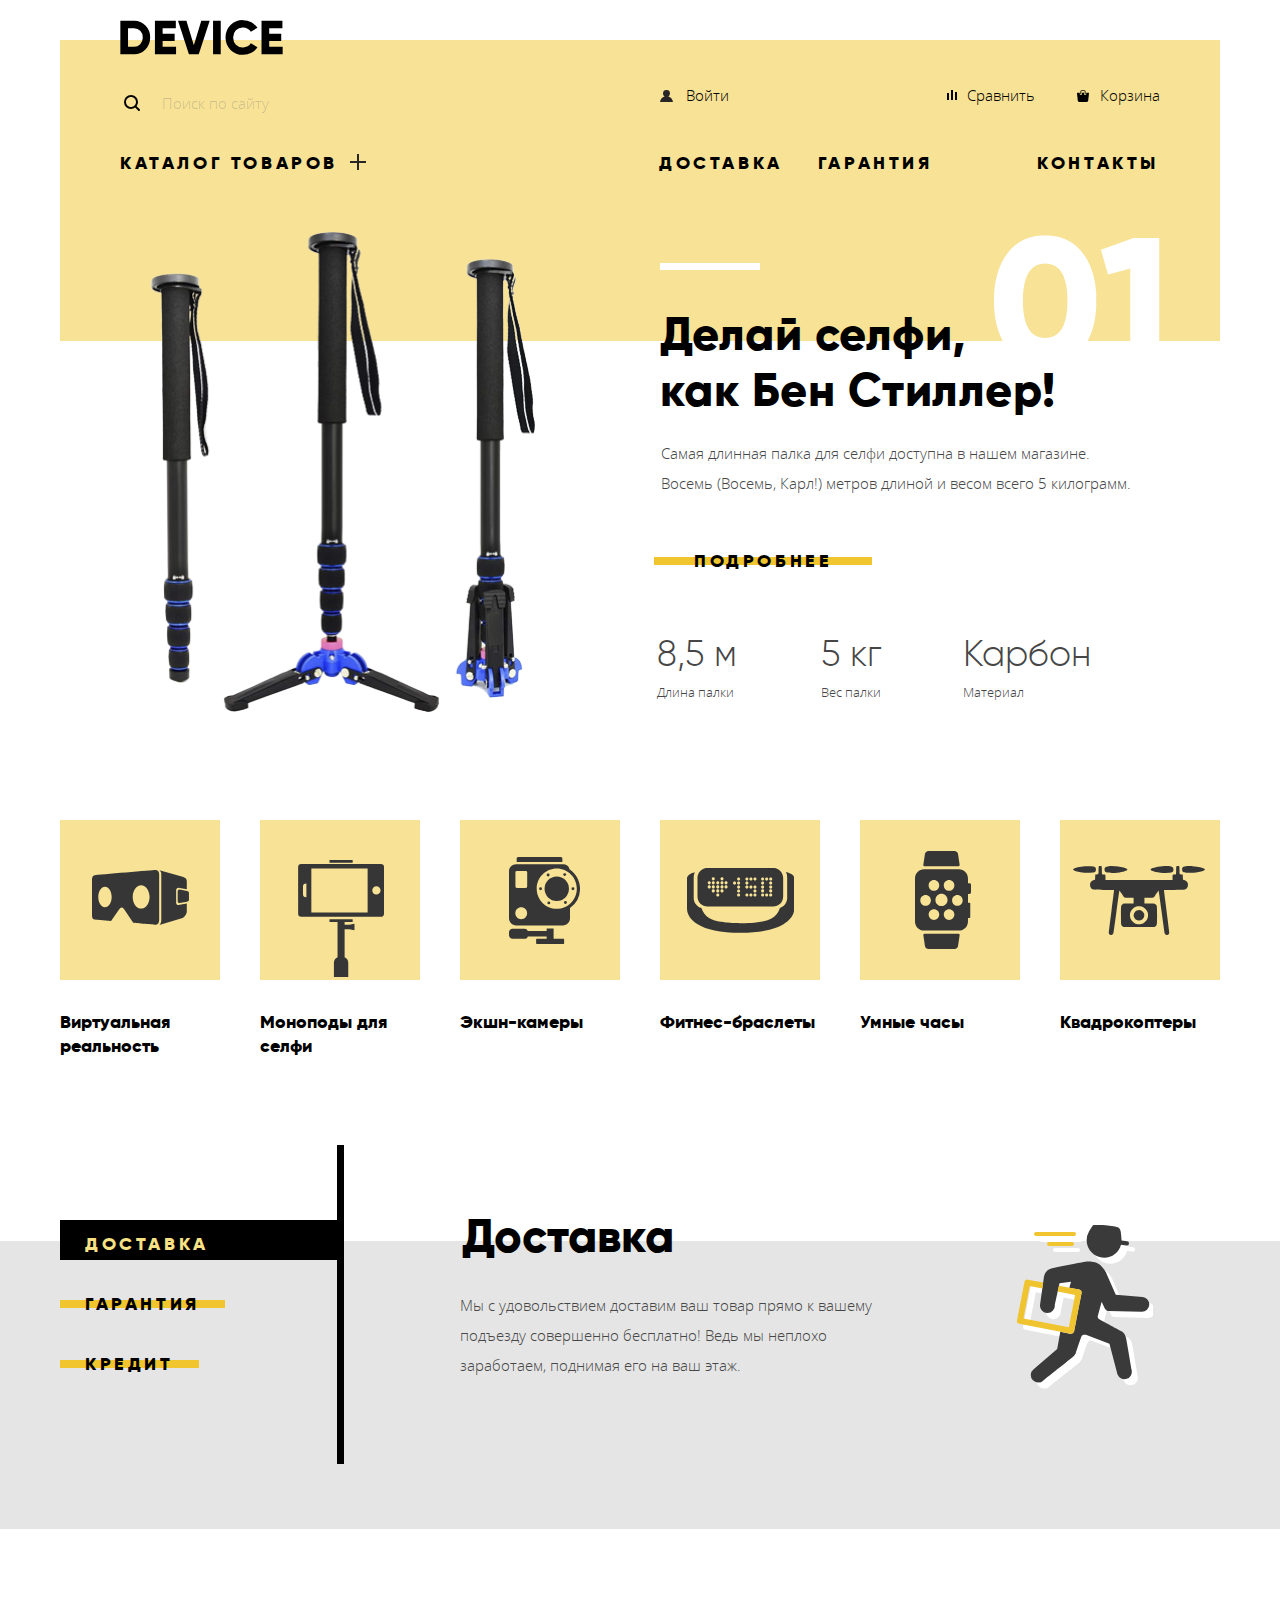
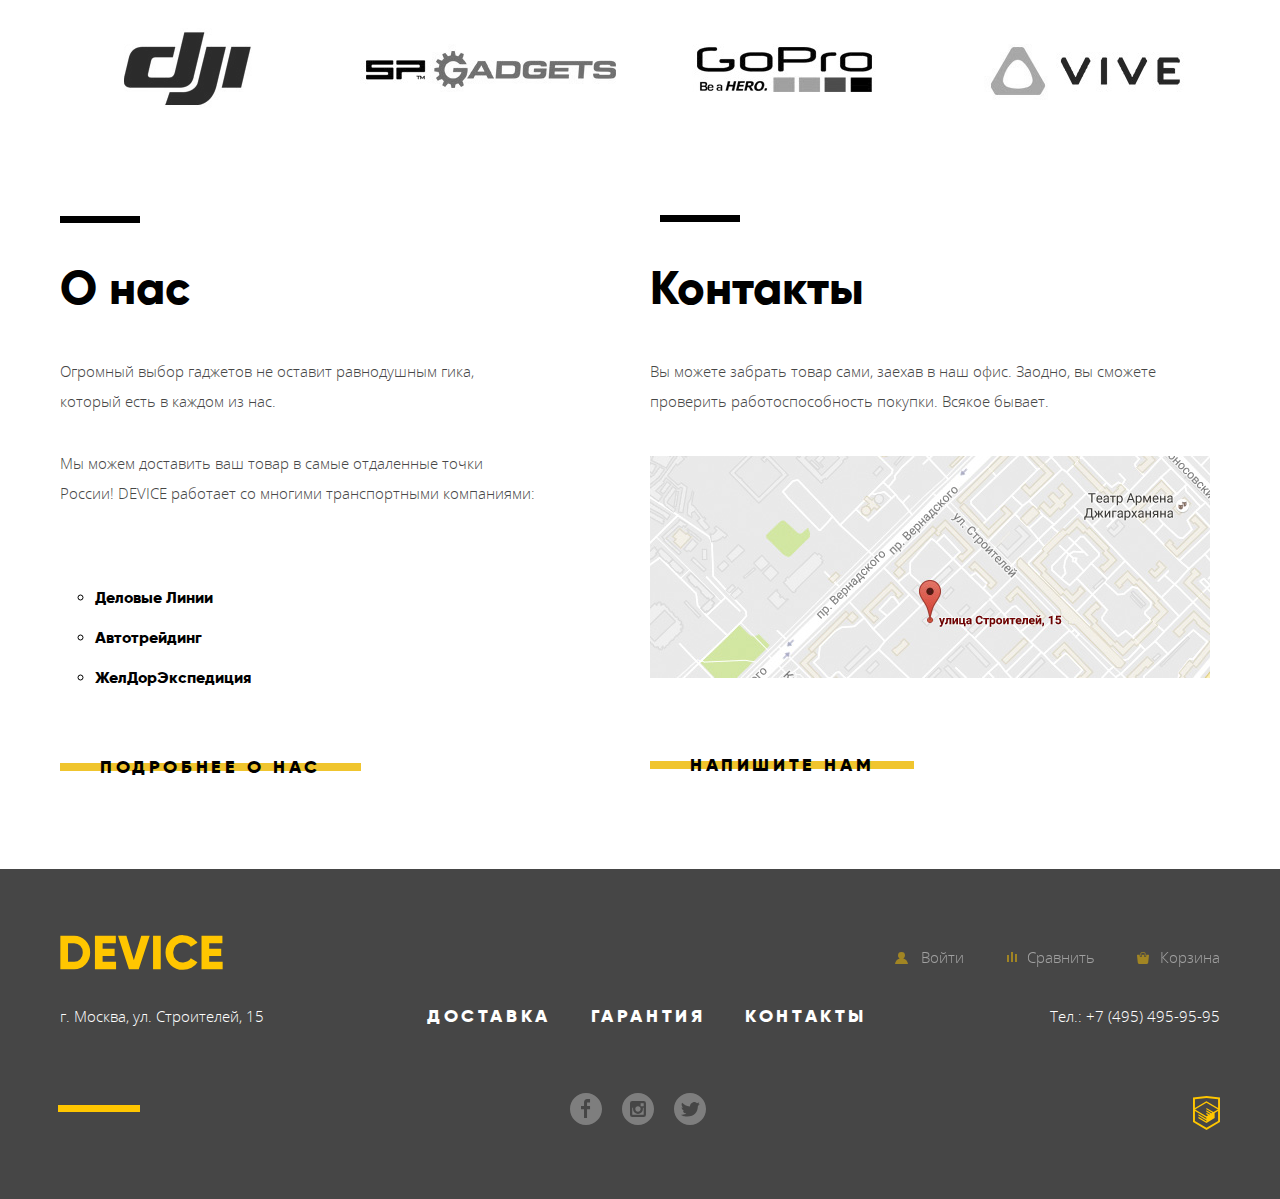
==== commit 0b37300f: "Добавлена минимизация" ====
--- a/index.html
+++ b/index.html
@@ -4,7 +4,7 @@
       <meta charset="utf-8">
       <title>HTML Academy: Девайс</title>
       <link href="css/normalize.css" rel="stylesheet">
-      <link href="css/style.css" rel="stylesheet">
+      <link href="css/style.min.css" rel="stylesheet">
    </head>
    <body>
       <header class="main-header">
--- a/css/style.min.css
+++ b/css/style.min.css
@@ -0,0 +1 @@
+@font-face{font-family:"Gilroy";src:url(../fonts/gilroyextrabold.woff2) format("woff2"),url(../fonts/gilroyextrabold.woff) format("woff");font-style:normal;font-weight:800}@font-face{font-family:"Gilroy";src:url(../fonts/gilroylight.woff2) format("woff2"),url(../fonts/gilroylight.woff) format("woff");font-style:normal;font-weight:300}@font-face{font-family:"OpenSans";src:url(../fonts/opensans.woff2) format("woff2"),url(../fonts/opensans.woff) format("woff");font-style:normal;font-weight:400}@font-face{font-family:"OpenSans";src:url(../fonts/opensanslight.woff2) format("woff2"),url(../fonts/opensanslight.woff) format("woff");font-style:normal;font-weight:300}body{margin:0;padding:0;font-family:"OpenSans",Arial,sans-serif;font-size:15px;line-height:30px;font-weight:300;color:#464646;text-transform:none;background-color:#fff}a{text-decoration:none}img{max-width:100%;height:auto}.visually-hidden:not(:focus):not(:active),input[type="checkbox"].visually-hidden,input[type="radio"].visually-hidden{position:absolute;width:1px;height:1px;margin:-1px;border:0;padding:0;white-space:nowrap;-webkit-clip-path:inset(100%);clip-path:inset(100%);clip:rect(0 0 0 0);overflow:hidden}.button{display:inline-block;margin:0;padding:0;padding:12px 25px;position:relative;z-index:10;font-family:"Gilroy","Arial",sans-serif;font-size:18px;font-weight:800;letter-spacing:.2em;line-height:24px;text-transform:uppercase;color:#000;text-align:center;vertical-align:middle;background-color:transparent;border:none;-webkit-box-shadow:none;box-shadow:none;outline:none;cursor:pointer}.button::before{content:"";position:absolute;top:20px;left:0;background-color:#f0c52e;width:100%;height:8px;z-index:-1}.button:hover::before,.button:focus::before{-webkit-transition:-webkit-transform .6s ease-out;transition:-webkit-transform .6s ease-out;-o-transition:transform .6s ease-out;transition:transform .6s ease-out;transition:transform .6s ease-out,-webkit-transform .6s ease-out;-webkit-transform:scaleY(5);-ms-transform:scaleY(5);transform:scaleY(5)}.button:active::before{background-color:#000}.button:active{color:#f7e184;outline:none}.button-on{color:#f7e184;outline:none}.button-on::before{content:"";position:absolute;top:0;left:0;width:280px;height:40px;background-color:#000;z-index:-1}.cart-mask-button:active::before{background-color:#f0c52e}.cart-mask-button:active{color:rgba(0,0,0,0.3)}.social-button{width:32px;height:32px;-webkit-box-shadow:none;box-shadow:none;opacity:.3}.social-button:hover,.social-button:focus{opacity:.6}.social-button:active{opacity:.1}.main-header{position:relative;width:1160px;min-height:301px;padding:40px 60px 0;background-color:#f7e296;-webkit-box-sizing:border-box;box-sizing:border-box;margin:40px auto 35px}.main-header-inner{position:relative;width:1160px;min-height:186px;padding:40px 60px 0;background-color:#f7e296;-webkit-box-sizing:border-box;box-sizing:border-box;margin:40px auto 35px}.main-header-top{display:-webkit-box;display:-ms-flexbox;display:flex;-ms-flex-wrap:wrap;flex-wrap:wrap;-webkit-box-pack:justify;-ms-flex-pack:justify;justify-content:space-between;margin-bottom:25px}.logo-container{display:-webkit-box;display:-ms-flexbox;display:flex;-webkit-box-pack:start;-ms-flex-pack:start;justify-content:flex-start;position:absolute;top:-20px;left:60px}.header-logo{width:163px;height:35px;opacity:1}.header-logo:hover,.header-logo:focus{opacity:.6}.header-logo:active{opacity:.3}.search{width:441px;display:-webkit-box;display:-ms-flexbox;display:flex;position:relative}.search::before{content:"";position:absolute;top:15px;left:4px;width:16px;height:16px;background-image:url(../img/search.svg);background-repeat:no-repeat;background-position:0 0}.search-field{padding:0;margin:0;padding-left:40px;width:356px;font:inherit;color:#000;background-color:transparent;border:2px solid transparent;opacity:.3;outline:none}.search-field:hover{opacity:.6}.search-field:focus{border-bottom:2px solid #000;opacity:1}.search-button{margin:0;padding:0;width:81px;height:46px;font:inherit;color:#000;border:2px solid #000;background-color:transparent;opacity:0;outline:none}input.search-field:focus + .search-button{opacity:1}.search-button:focus,.search-button:hover{display:block;font:inherit;color:#fff;border:none;background-color:#000}.search-button:active{display:block;color:rgba(255,255,255,0.3);opacity:1}.user-navigation{display:-webkit-box;display:-ms-flexbox;display:flex;-webkit-box-pack:justify;-ms-flex-pack:justify;justify-content:space-between;width:500px;margin:0;padding:0}.login-user-navigation{display:-webkit-box;display:-ms-flexbox;display:flex;-webkit-box-pack:justify;-ms-flex-pack:justify;justify-content:space-between;width:500px;margin:0;padding:0;font:inherit;color:#000;opacity:1}.login-user-navigation li:first-child{margin-right:20px}.login-user-navigation li:nth-child(2){margin-right:60px}.login-user-navigation li:nth-child(3){margin-right:40px}.login-user-navigation li:last-child{margin-left:auto}.user-navigation li:first-child{margin-right:215px}.user-navigation li:nth-child(2){margin-right:40px}.user-navigation,.site-navigation,.user-info,.login-user-navigation{list-style:none}.site-navigation a,.user-navigation a,.user-info a,.login-user-navigation a{color:#000}.user-navigation{font:inherit;color:#000;opacity:1}.user-navigation .log-in-link{padding-left:26px;position:relative}.user-navigation .compare-link{padding-left:20px;position:relative}.user-navigation .cart-link{padding-left:23px;position:relative}.user-navigation .log-in-link::before{content:"";position:absolute;top:5px;left:0;width:13px;height:12px;background-image:url(../img/user.svg);background-repeat:no-repeat;background-position:0 0}.user-navigation .compare-link::before{content:"";position:absolute;top:5px;left:0;width:10px;height:10px;background-image:url(../img/compare.svg);background-repeat:no-repeat;background-position:0 0}.user-navigation .cart-link::before{content:"";position:absolute;top:5px;left:0;width:12px;height:12px;background-image:url(../img/cart.svg);background-repeat:no-repeat;background-position:0 0}.login-user-navigation .profile-link{padding-left:26px;position:relative}.login-user-navigation .compare-link{padding-left:20px;position:relative}.login-user-navigation .cart-link{padding-left:23px;position:relative}.login-user-navigation .profile-link::before{content:"";position:absolute;top:5px;left:0;width:13px;height:12px;background-image:url(../img/user.svg);background-repeat:no-repeat;background-position:0 0}.login-user-navigation .compare-link::before{content:"";position:absolute;top:5px;left:0;width:10px;height:10px;background-image:url(../img/compare.svg);background-repeat:no-repeat;background-position:0 0}.login-user-navigation .cart-link::before{content:"";position:absolute;top:5px;left:0;width:12px;height:12px;background-image:url(../img/cart.svg);background-repeat:no-repeat;background-position:0 0}.main-header-bottom{display:-webkit-box;display:-ms-flexbox;display:flex;-webkit-box-align:center;-ms-flex-align:center;align-items:center;-webkit-box-pack:justify;-ms-flex-pack:justify;justify-content:space-between}.main-navigation-wrapper{display:-webkit-box;display:-ms-flexbox;display:flex;-webkit-box-pack:justify;-ms-flex-pack:justify;justify-content:space-between}.site-navigation{position:relative;padding:0;margin:0;margin-right:299px;width:240px}.site-navigation > li{position:relative}.site-navigation::after{content:"";position:absolute;width:16px;height:16px;top:3px;left:230px;background-image:url(../img/plus.svg);background-repeat:no-repeat;background-position:0 0}.user-info{display:-webkit-box;display:-ms-flexbox;display:flex;-webkit-box-pack:justify;-ms-flex-pack:justify;justify-content:space-between;margin:0;padding:0}.user-info li:first-child{margin-right:35px}.user-info li:last-child{margin-left:auto;margin-right:0}.site-navigation,.user-info{font-family:"Gilroy","Arial",sans-serif;text-transform:uppercase;font-size:18px;font-weight:800;letter-spacing:.2em;line-height:24px;color:#000;opacity:1}.user-navigation a:hover,.user-navigation a:focus,.site-navigation a:hover,.site-navigation a:focus,.user-info a:hover,.user-info a:focus,.login-user-navigation a:hover,.login-user-navigation a:focus{opacity:.6}.user-navigation a:active,.site-navigation a:active,.user-info a:active,.login-user-navigation a:active{opacity:.3}.logout-link{font:inherit;font-size:15px;line-height:30px;color:#000;opacity:.3}.catalog-category-list{display:none;position:absolute;top:25px;right:-860px;list-style:none;margin:0;padding:0;padding-top:20px;padding-bottom:34px;width:1160px;height:108px;background-color:#f7e296;z-index:100}.catalog-category-list a{font-family:"OpenSans","Arial",sans-serif;font-size:15px;line-height:36px;font-weight:300;letter-spacing:normal;text-transform:none;color:#000;opacity:1}.catalog-category-list a:hover,.catalog-category-list a:focus{opacity:.6}.catalog-category-list a:active{opacity:.3}.site-navigation > li:hover .catalog-category-list,.site-navigation > li:focus .catalog-category-list{display:-webkit-box;display:-ms-flexbox;display:flex;-ms-flex-wrap:wrap;flex-wrap:wrap;-webkit-box-orient:vertical;-webkit-box-direction:normal;-ms-flex-direction:column;flex-direction:column;-ms-flex-line-pack:start;align-content:flex-start;-webkit-box-pack:start;-ms-flex-pack:start;justify-content:flex-start}.catalog-category-list li{margin:0;padding:0;width:190px;margin-right:50px;margin-bottom:0}.catalog-category-list li:first-child,.catalog-category-list li:nth-child(2),.catalog-category-list li:nth-child(3){margin-left:60px}.catalog-category-list li:nth-child(3),.catalog-category-list li:last-child{margin-bottom:0}.catalog-category-list li:nth-child(5){margin-bottom:25px}.catalog-category-list li:nth-child(4),.catalog-category-list li:nth-child(5){margin-right:10px}.user-info{width:500px;margin:0;padding:0}.page-title{margin:0;margin-bottom:24px;margin-left:60px;padding:0;font-family:"Gilroy","Arial",sans-serif;font-size:47px;line-height:48px;font-weight:800;color:#000}.breadcrumbs a{color:#000}.breadcrumbs{display:-webkit-box;display:-ms-flexbox;display:flex;width:385px;padding:0;margin:0;margin-bottom:47px;margin-left:60px;font:inherit;font-size:14px;line-height:24px;list-style:none;opacity:.3}.breadcrumbs li{position:relative;margin-right:40px}.breadcrumbs li::after{content:"";position:absolute;top:10px;right:-20px;width:4px;height:7px;background-image:url(../img/nav-arrow.svg);background-position:0 0;background-repeat:no-repeat}.breadcrumbs-current::after{display:none}.breadcrumbs li:last-child{margin-right:0}.breadcrumbs a:hover,.breadcrumbs a:focus{opacity:.6}.breadcrumbs a:active{opacity:.1}.container{width:1160px;margin:0 auto}.promo{margin:0;padding:0;display:-webkit-box;display:-ms-flexbox;display:flex;-webkit-box-pack:start;-ms-flex-pack:start;justify-content:flex-start;-ms-flex-wrap:nowrap;flex-wrap:nowrap;margin-bottom:305px}.promo-image{position:relative;width:600px}.promo-photo{position:absolute;top:-148px;left:90px}.promo-info{position:relative;display:-webkit-box;display:-ms-flexbox;display:flex;-webkit-box-orient:vertical;-webkit-box-direction:normal;-ms-flex-direction:column;flex-direction:column;padding-right:87px;padding-left:60px;width:560px}.promo-title-container{position:absolute;top:-70px;left:76px}.promo-title-container::before{content:"";position:absolute;top:-43px;left:0;width:100px;height:7px;background-color:#fff}.promo-title-container::after{content:"";position:absolute;top:-71px;left:334px;width:166px;height:131px;background-image:url(../img/01.png);background-position:0 0;background-repeat:no-repeat}.promo-title{margin:0;padding:0;font-family:"Gilroy","Arial",sans-serif;font-size:47px;line-height:56px;letter-spacing:.01em;font-weight:800;color:#000;z-index:400}.promo-describe-container{display:-webkit-box;display:-ms-flexbox;display:flex;padding-top:62px;margin-bottom:39px;width:488px}.promo-describe{margin:0;padding:0;padding-left:17px;font:inherit;color:#464646;width:478px}.promo-additional{padding-left:10px}.promo-parameters{margin:0;padding:0;border:none;margin-top:42px;width:442px}.promo-parametr-value{font-family:"Gilroy","Arial",sans-serif;font-size:36px;line-height:48px;font-weight:300;color:#464646;width:130px}.promo-parametr-value-length{font-family:"Gilroy","Arial",sans-serif;font-size:36px;line-height:48px;font-weight:300;color:#464646;width:185px}.promo-parametr-value-weight{font-family:"Gilroy","Arial",sans-serif;font-size:36px;line-height:48px;font-weight:300;color:#464646;width:160px}.promo-parametr-describe{font:inherit;font-size:13px;line-height:20px;color:#464646}.promo2{display:none}.promo3{display:none}.promo2 .promo-photo{top:-137px;left:116px}.promo2 .promo-title-container::after{content:"";position:absolute;top:-70px;left:310px;width:198px;height:131px;background-image:url(../img/02.png);background-position:0 0;background-repeat:no-repeat}.promo3 .promo-photo{top:-84px;left:33px}.promo3 .promo-title-container::after{content:"";position:absolute;top:-70px;left:310px;width:201px;height:131px;background-image:url(../img/03.png);background-position:0 0;background-repeat:no-repeat}.promo3 .promo-parametr-value{width:160px}.popuгlar-container{margin-bottom:162px}.popular-list{margin:0;padding:0;list-style:none;display:-webkit-box;display:-ms-flexbox;display:flex}.popular-list li{width:160px;margin-right:40px}.popular-list li:nth-child(6n){margin-right:0}.popular-list a{display:inline-block;vertical-align:top;position:relative;font-family:"Gilroy","Arial",sans-serif;font-size:18px;line-height:24px;font-weight:800;color:#000}.popular-item::before{content:"";position:absolute;top:-190px;left:0;width:158px;height:158px;border:1px solid #f7e296;background-color:#f7e296}.popular-item:hover::before,.popular-item:focus::before{border:1px solid #f0c52e;background-color:#f0c52e}.popular-item:active::after,.popular-item:active::after{opacity:.3}.popular-item:active::before + .popular-item-1::after,.popular-item:active::before + .popular-item-2::after,.popular-item:active::before + .popular-item-3::after,.popular-item:active::before + .popular-item-4::after,.popular-item:active::before + .popular-item-5::after,.popular-item:active::before + .popular-item-6::after{opacity:.3}.popular-item-1::after{content:"";position:absolute;top:-140px;left:32px;width:97px;height:55px;background-image:url(../img/popular-1.svg);background-position:0 0;background-repeat:no-repeat;z-index:10}.popular-item-2::after{content:"";position:absolute;top:-150px;left:38px;width:86px;height:117px;background-image:url(../img/popular-2.svg);background-position:0 0;background-repeat:no-repeat}.popular-item-3::after{content:"";position:absolute;top:-153px;left:49px;width:71px;height:87px;background-image:url(../img/popular-3.svg);background-position:0 0;background-repeat:no-repeat}.popular-item-4::after{content:"";position:absolute;top:-142px;left:27px;width:107px;height:65px;background-image:url(../img/popular-4.svg);background-position:0 0;background-repeat:no-repeat}.popular-item-5::after{content:"";position:absolute;top:-159px;left:55px;width:56px;height:98px;background-image:url(../img/popular-5.svg);background-position:0 0;background-repeat:no-repeat}.popular-item-6::after{content:"";position:absolute;top:-144px;left:13px;width:132px;height:69px;background-image:url(../img/popular-6.svg);background-position:0 0;background-repeat:no-repeat}.user-info-describe{position:relative;display:-webkit-box;display:-ms-flexbox;display:flex;margin-bottom:220px}.user-info-buttons{position:relative;margin:0;padding:0;list-style:none;margin-right:113px}.user-info-buttons::before{content:"";position:absolute;top:-75px;left:277px;width:7px;height:319px;background-color:#000}.user-info-buttons .button{margin-bottom:12px}.user-info-button-delivery:active::after{content:"";display:block;position:absolute;top:4px;left:100%;width:110px;height:40px;background-color:#000}.user-info-button-guarantee:active::after{content:"";display:block;position:absolute;top:4px;left:100%;width:112px;height:40px;background-color:#000}.user-info-button-credit:active::after{content:"";display:block;position:absolute;top:4px;left:100%;width:140px;height:40px;background-color:#000}.user-info-describe-title-container{position:absolute;top:-8px;left:402px}.user-info-describe-title{margin:0;padding:0;font-family:"Gilroy","Arial",sans-serif;font-size:47px;line-height:48px;font-weight:800;color:#000}.user-info-describe-title::before{content:"";position:absolute;top:13px;left:555px;width:136px;height:164px;background-image:url(../img/delivery.svg);background-position:0 0;background-repeat:no-repeat}.user-info-describe-additional-container{display:-webkit-box;display:-ms-flexbox;display:flex;padding-top:70px;padding-left:113px;width:456px}.user-info-describe-additional{margin:0;padding:0}.user-info-delivery-container{display:block}.user-info-guarantee-container{display:none}.user-info-guarantee-container .user-info-describe-title::before{content:"";position:absolute;top:-15px;left:550px;width:171px;height:194px;background-image:url(../img/warranty.svg);background-position:0 0;background-repeat:no-repeat}.user-info-guarantee-container .user-info-describe-additional-container,.user-info-credit-container .user-info-describe-additional-container{width:420px}.user-info-credit-container{display:none}.user-info-credit-container .user-info-describe-title::before{content:"";position:absolute;top:-10px;left:540px;width:156px;height:186px;background-image:url(../img/credit.svg);background-position:0 0;background-repeat:no-repeat}.brand-list{list-style:none;padding:0;margin:0;display:-webkit-box;display:-ms-flexbox;display:flex}.brands{margin-bottom:135px}.brands img{opacity:2;webkit-filter:grayscale(1);-webkit-filter:grayscale(1);filter:grayscale(1)}.brand-list{margin-right:0}.brand-list-link:hover img,.brand-list-link:focus img{opacity:1;webkit-filter:none;-webkit-filter:none;filter:none}.brand-list li{margin-right:40px}.brand-list li:last-child{margin-right:0}.index-columns{display:-webkit-box;display:-ms-flexbox;display:flex;-webkit-box-pack:justify;-ms-flex-pack:justify;justify-content:space-between;margin-bottom:78px}.index-columns h2{margin:0;margin-bottom:44px;font-family:"Gilroy","Arial",sans-serif;font-size:47px;line-height:48px;font-weight:800;color:#000}.info-contacts::before{content:"";position:absolute;top:-49px;left:10px;width:80px;height:7px;background-color:#000}.info-about-us::before{content:"";position:absolute;top:-48px;left:0;width:80px;height:7px;background-color:#000}.index-columns p{margin:0;padding:0}.info-about-us{position:relative;width:475px}.info-about-us p:first-of-type{margin-bottom:32px}.info-about-us p:last-of-type{margin-bottom:70px}.info-contacts{position:relative;width:570px}.info-contacts p{margin-bottom:40px}.info-contacts img{margin-bottom:54px}.delivery-companies{margin:0;padding:0;padding-left:35px;margin-bottom:45px;font-family:"Gilroy","Arial",sans-serif;font-size:16px;line-height:40px;font-weight:800;color:#000;list-style:circle outside}.info-link{display:inline-block;margin:0;padding:0;padding:12px 40px;position:relative;z-index:10;font-family:"Gilroy","Arial",sans-serif;font-size:18px;font-weight:800;letter-spacing:.2em;line-height:24px;text-transform:uppercase;color:#000;text-align:center;vertical-align:middle;background-color:transparent;border:none;-webkit-box-shadow:none;box-shadow:none}.info-link::before{content:"";position:absolute;top:20px;left:0;background-color:#f0c52e;width:100%;height:8px;z-index:-1}.info-link:hover::before,.info-link:focus::before{-webkit-transition:-webkit-transform .6s ease-out;transition:-webkit-transform .6s ease-out;-o-transition:transform .6s ease-out;transition:transform .6s ease-out;transition:transform .6s ease-out,-webkit-transform .6s ease-out;-webkit-transform:scaleY(5);-ms-transform:scaleY(5);transform:scaleY(5)}.info-link:active{color:rgba(0,0,0,0.3)}.main-columns{position:relative}.main-columns-index{position:relative}.main-columns-index::before{content:"";position:absolute;top:865px;left:0;width:100%;height:288px;z-index:-11;background-color:#e5e5e5}.main-columns::before{content:"";position:absolute;top:0;right:calc(50% + 252px);z-index:-10;width:100%;height:100%;background-color:rgba(0,0,0,0.08)}.main-columns::after{content:"";position:absolute;top:0;z-index:-11;width:100%;height:70px;background-color:rgba(0,0,0,0.08)}.sort-title{position:relative;display:-webkit-box;display:-ms-flexbox;display:flex;padding:20px 0 20px 60px;-webkit-box-align:center;-ms-flex-align:center;align-items:center}.icon-up img{position:absolute;width:11px;height:10px;top:30px;left:1112px;opacity:.3}.icon-down img{position:absolute;width:11px;height:10px;top:30px;left:1140px;opacity:.3}.sort-legend{margin:0;padding:0;font-family:"Gilroy","Arial",sans-serif;font-size:16px;font-weight:800;letter-spacing:.2em;line-height:24px;text-transform:uppercase;color:#000}.sort-title .sort-legend:first-of-type{margin-right:255px}.sort-title .sort-legend:last-of-type{margin-right:55px}.sort-parameters{list-style:none;padding:0;margin:0;display:-webkit-box;display:-ms-flexbox;display:flex}.sort-parameter a{text-decoration:none;font:inherit;font-size:14px;line-height:18px;color:#000;opacity:.3}.sort-parameter{margin-right:30px}.sort-parameter a:hover,.sort-parameter a:focus,.icon-up img:hover,.icon-up img:focus,.icon-down img:hover,.icon-down img:focus{opacity:.6}.sort-parameter a:active,.icon-up img:active{opacity:1}.sort-parameter:last-child{margin-right:0}.catalog-columns{display:-webkit-box;display:-ms-flexbox;display:flex;-webkit-box-pack:start;-ms-flex-pack:start;justify-content:flex-start}.filters{margin:0;padding:0;min-width:270px;padding-top:80px;padding-left:60px;margin-right:70px}.filter-fieldset{margin:0;padding:0;padding-right:68px;margin-bottom:39px;border:none}.filter-fieldset:last-of-type{margin-bottom:32px}.filter legend{position:relative;font-family:"Gilroy","Arial",sans-serif;font-size:18px;line-height:24px;font-weight:800;color:#000}.price-legend{margin-bottom:35px}.fieldset-color{margin-bottom:47px}.color-legend{margin-bottom:15px}.bluetooth-legend{margin-bottom:13px}.filter legend::before{content:"";position:absolute;top:-13px;left:0;width:200px;border:1px solid #000}.filter ul{margin:0;padding:0;list-style:none}.filter-range{width:270px;color:#000}.price-controls{position:relative;margin-top:10px;font-size:0}.price-controls label{display:inline-block;font-family:"Gilroy","Arial",sans-serif;font-size:16px;font-weight:300;line-height:24px;color:#000;vertical-align:top;cursor:pointer}.price-controls .min-price{margin-right:20px}.price-controls input{width:50px;margin:0;color:inherit;font:inherit;background:none;border:none}.range-controls{position:relative;width:165px}.range-controls .scale{height:2px;background:rgba(255,255,255,0.3)}.range-controls .bar{width:80%;height:2px;background:#91c92f}.range-toggle{position:absolute;top:-9px;width:4px;height:4px;background:#ababab;border:8px solid #fff;border-radius:50%;-webkit-box-shadow:0 2px 1px 0 rgba(0,1,1,0.2);box-shadow:0 2px 1px 0 rgba(0,1,1,0.2);cursor:pointer}.range-toggle:hover{background:#1c4f80}.range-toggle-min{left:-5px}.range-toggle-max{left:65%}.filter-option{padding-left:40px}.color-filter .filter-option:last-child,.bluetooth-filter .filter-option:last-child{margin-bottom:0}.filter-option label{position:relative;display:block;cursor:pointer;-webkit-user-select:none;-moz-user-select:none;-ms-user-select:none;user-select:none;font:inherit;font-size:14px;line-height:40px;color:#000}.filter-input-checkbox + label::before{content:"";position:absolute;top:10px;left:-40px;width:23px;height:23px;background-image:url(../img/checkbox-off.svg);background-position:0 0;background-repeat:no-repeat}.filter-input-checkbox:checked + label::before{width:27px;background-image:url(../img/checkbox-on.svg);background-position:0 0;background-repeat:no-repeat}.filter-input-checkbox:hover::before,.filter-input-checkbox:focus::before,.filter-input-checkbox:checked:hover::before,.filter-input-checkbox:checked:focus::before{opacity:.6}.filter-input:disabled + label::before{opacity:.25}.filter-input-radio + label::before{content:"";position:absolute;top:10px;left:-40px;width:25px;height:25px;background-image:url(../img/radio-off.svg);background-position:0 0;background-repeat:no-repeat}.filter-input-radio:checked + label::before{content:"";position:absolute;top:10px;left:-40px;background-image:url(../img/radio-on.svg);background-position:0 0;background-repeat:no-repeat}.filter-input-radio:hover::before,.filter-input-radio:focus::before,.filter-input-radio:checked:hover::before,.filter-input-radio:checked:focus::before{opacity:.6}.filter-input-radio:disabled + label::before{opacity:.25}.catalog{margin:0;padding:0;padding-top:70px;width:760px}.catalog-list{display:-webkit-box;display:-ms-flexbox;display:flex;-ms-flex-wrap:wrap;flex-wrap:wrap;padding:0;margin:0;margin-bottom:35px;list-style:none}.catalog-item{position:relative;width:360px;margin-bottom:47px;margin-right:40px}.catalog-item:nth-child(2n){margin-right:0}.catalog-item:nth-child(3),.catalog-item:nth-child(4){margin-bottom:0}.item-product-photo{margin-bottom:21px}.item-info{display:-webkit-box;display:-ms-flexbox;display:flex;-webkit-box-orient:horizontal;-webkit-box-direction:normal;-ms-flex-direction:row;flex-direction:row;-webkit-box-pack:justify;-ms-flex-pack:justify;justify-content:space-between;padding:0;margin:0}.catalog-item-title{padding:0;margin:0;width:260px;font-family:"Gilroy","Arial",sans-serif;font-size:18px;font-weight:800;line-height:24px;text-decoration:none;color:#000}.catalog-item-price{font-family:"Gilroy","Arial",sans-serif;font-size:16px;font-weight:300;line-height:24px;color:#464646}.cart-mask{position:absolute;display:none;padding:80px;padding-top:160px;padding-bottom:20px;width:200px;height:200px;background-color:#eee;opacity:.7;vertical-align:middle;text-align:center}.cart-mask .button,.cart-mask a{opacity:1}.cart-mask a{color:inherit;font:inherit;text-decoration:none}.catalog-item:hover .cart-mask{display:block}.paginator{display:-webkit-box;display:-ms-flexbox;display:flex;-webkit-box-pack:justify;-ms-flex-pack:justify;justify-content:space-between;margin:0;margin-bottom:77px;padding:0;background-color:#eee}.paginator-prev,.paginator-next{font-family:"Gilroy","Arial",sans-serif;font-size:16px;font-weight:800;letter-spacing:.2em;line-height:24px;text-transform:uppercase;text-decoration:none;color:#000}.paginator-prev:hover,.paginator-next:hover,.paginator-prev:focus,.paginator-next:focus{opacity:1}.paginator-prev:active,.paginator-next:active{color:rgba(0,0,0,0.3)}.paginator-button{display:inline-block;width:127px;height:70px;-webkit-box-sizing:border-box;box-sizing:border-box;vertical-align:middle;text-align:center;padding:27px 30px;background-color:transparent}.paginator-button:hover,.paginator-button:focus,.paginator-button:active{background-color:#d9d9d9}.paginator-list a{font-family:"Gilroy","Arial",sans-serif;font-size:16px;font-weight:800;letter-spacing:.2em;line-height:24px;text-transform:uppercase;text-decoration:none;color:#000;opacity:.3}.paginator-list{display:-webkit-box;display:-ms-flexbox;display:flex;-webkit-box-pack:center;-ms-flex-pack:center;justify-content:center;list-style:none;margin:0;padding:0;padding:20px 210px 20px 210px;width:495px}.paginator-list li{margin-right:32px}.paginator-list li:last-child{margin-right:0}.paginator-list a:hover,.paginator-list a:focus{opacity:.6}.paginator-list a:active{opacity:1}.paginator-list .current-page{opacity:1}.main-footer{font:inherit;color:#fff;background-color:#464646;padding:66px 0 65px;-webkit-box-sizing:border-box;box-sizing:border-box}.footer-rows{display:-webkit-box;display:-ms-flexbox;display:flex;-ms-flex-wrap:wrap;flex-wrap:wrap}.main-footer-top{display:-webkit-box;display:-ms-flexbox;display:flex;-webkit-box-pack:justify;-ms-flex-pack:justify;justify-content:space-between;-webkit-box-align:center;-ms-flex-align:center;align-items:center;margin-bottom:22px}.footer-logo{width:163px;height:35px;opacity:1}.footer-logo:hover,.footer-logo:focus{opacity:.6}.footer-logo:active{opacity:.3}.logout-link-footer{font:inherit;font-size:15px;line-height:30px;color:#fff;opacity:.3}.footer-user-navigation a{color:#fff;opacity:.7}.footer-user-navigation{display:-webkit-box;display:-ms-flexbox;display:flex;-webkit-box-pack:justify;-ms-flex-pack:justify;justify-content:space-between;width:330px;font:inherit;color:#fff;margin:0;opacity:.7;padding:0;margin-left:672px;list-style:none}.footer-user-navigation .log-in-link{padding-left:26px;position:relative}.footer-user-navigation .compare-link{padding-left:20px;position:relative}.footer-user-navigation .cart-link{padding-left:23px;position:relative}.footer-user-navigation .log-in-link::before{content:"";position:absolute;top:5px;left:0;width:13px;height:12px;background-image:url(../img/user-footer.svg);background-repeat:no-repeat;background-position:0 0}.footer-user-navigation .compare-link::before{content:"";position:absolute;top:5px;left:0;width:10px;height:10px;background-image:url(../img/compare-footer.svg);background-repeat:no-repeat;background-position:0 0}.footer-user-navigation .cart-link::before{content:"";position:absolute;top:5px;left:0;width:12px;height:12px;background-image:url(../img/cart-footer.svg);background-repeat:no-repeat;background-position:0 0}.footer-user-navigation li{margin-right:40px}.footer-user-navigation li:last-child{margin-right:0}.footer-user-navigation a:hover,.footer-user-navigation a:focus{opacity:1}.footer-user-navigation a:active{opacity:.3}.login-footer-user-navigation a{color:#fff;opacity:.7}.login-footer-user-navigation{display:-webkit-box;display:-ms-flexbox;display:flex;-webkit-box-pack:justify;-ms-flex-pack:justify;justify-content:space-between;width:480px;font:inherit;color:#fff;margin:0;opacity:.7;padding:0;margin-left:auto;list-style:none}.login-footer-user-navigation .profile-link{padding-left:26px;position:relative}.login-footer-user-navigation .compare-link{padding-left:20px;position:relative}.login-footer-user-navigation .cart-link{padding-left:23px;position:relative}.login-footer-user-navigation .profile-link::before{content:"";position:absolute;top:5px;left:0;width:13px;height:12px;background-image:url(../img/user-footer.svg);background-repeat:no-repeat;background-position:0 0}.login-footer-user-navigation .compare-link::before{content:"";position:absolute;top:5px;left:0;width:10px;height:10px;background-image:url(../img/compare-footer.svg);background-repeat:no-repeat;background-position:0 0}.login-footer-user-navigation .cart-link::before{content:"";position:absolute;top:5px;left:0;width:12px;height:12px;background-image:url(../img/cart-footer.svg);background-repeat:no-repeat;background-position:0 0}.login-footer-user-navigation li{margin-right:20px}.login-footer-user-navigation li:nth-child(2){margin-right:40px}.login-footer-user-navigation li:nth-child(3){margin-right:40px}.login-footer-user-navigation li:last-child{margin-right:0}.login-footer-user-navigation a:hover,.login-footer-user-navigation a:focus{opacity:1}.login-footer-user-navigation a:active{opacity:.3}.main-footer-middle{display:-webkit-box;display:-ms-flexbox;display:flex;-webkit-box-pack:justify;-ms-flex-pack:justify;justify-content:space-between;-webkit-box-align:center;-ms-flex-align:center;align-items:center;margin-bottom:62px}.address{width:205px;font:inherit;font-style:normal;color:#fff}.footer-navigation{display:-webkit-box;display:-ms-flexbox;display:flex;-webkit-box-pack:justify;-ms-flex-pack:justify;justify-content:space-between;width:440px;padding:0;margin:0;list-style:none;margin-left:162px}.footer-navigation li{margin-right:35px}.footer-navigation li:last-child{margin-right:0}.footer-navigation a{color:#fff}.footer-navigation{font-family:"Gilroy","Arial",sans-serif;font-size:18px;font-weight:800;letter-spacing:.2em;text-transform:uppercase;line-height:24px;color:#fff;opacity:1}.footer-navigation a:hover,.footer-navigation a:focus{opacity:.6}.footer-navigation a:active{opacity:.3}.phonenumber{padding:0;margin:0;margin-left:auto;width:170px}.main-footer-bottom{display:-webkit-box;display:-ms-flexbox;display:flex;-webkit-box-pack:center;-ms-flex-pack:center;justify-content:center;-webkit-box-align:center;-ms-flex-align:center;align-items:center}.socials{position:relative;display:-webkit-box;display:-ms-flexbox;display:flex;width:160px;padding:0;margin:0;margin-left:510px;list-style:none}.socials::before{content:"";position:absolute;top:12px;left:-512px;width:80px;height:5px;border:1px solid #ffc600;background-color:#ffc600}.socials li{margin-right:20px}.socials li:last-child{margin-right:0}.socials a{color:#fff}.htmlacademy-button{width:27px;height:35px;margin-left:auto;opacity:1}.htmlacademy-button:hover,.htmlacademy-button:focus{opacity:.6}.htmlacademy-button:active{opacity:.1}.modal{display:none;position:fixed;font:inherit;color:#000;background-color:#fff;-webkit-box-shadow:0 5px 10px 0 rgba(0,0,0,0.5);box-shadow:0 5px 10px 0 rgba(0,0,0,0.5);z-index:150}.modal-login{top:5%;left:50%;width:760px;margin-left:-480px;padding:95px 100px}.write-us-form{display:-webkit-box;display:-ms-flexbox;display:flex;-ms-flex-wrap:wrap;flex-wrap:wrap}.name-write-us-container,.email-write-us-container,.mail-write-us-container{display:-webkit-box;display:-ms-flexbox;display:flex;-webkit-box-orient:vertical;-webkit-box-direction:normal;-ms-flex-direction:column;flex-direction:column;width:360px;margin-bottom:25px}.mail-write-us-container{width:760px;margin-bottom:38px}.name-write-us-container{margin-right:40px}.modal-login label{margin:0;padding:0;font-family:"Gilroy extrabold";font-size:18px;line-height:24px;color:#000}.modal-login input[type="text"],.modal-login input[type="email"]{-webkit-box-sizing:border-box;box-sizing:border-box;width:360px;padding:18px 20px}.modal-login textarea{-webkit-box-sizing:border-box;box-sizing:border-box;width:760px;min-height:160px;padding:18px 20px}.modal-login input[type="text"],.modal-login input[type="email"],.modal-login textarea{font:inherit;color:rgba(255,0,0,0.4);background-color:#f2f2f2;opacity:.5;border:none}.modal-login input[type="text"]:hover,.modal-login input[type="email"]:hover,.modal-login textarea:hover{background-color:#eaeaea;opacity:.8}.modal-login input[type="text"]:focus,.modal-login input[type="email"]:focus,.modal-login textarea:focus{color:#000;background-color:transparent;border:3px solid #f0c52e}.modal-login input[type="text"]:invalid,.modal-login input[type="email"]:invalid,.modal-login textarea:invalid{font:inherit;color:rgba(255,0,0,0.4);background-color:#f6dada;border:none}.modal-map{display:none;margin:0;padding:0;top:40%;left:50%;width:960px;height:560px;margin-left:-480px}.modal-map p{margin:0;padding:0}.modal-close{margin:0;padding:0;position:absolute;top:22px;right:22px;width:54px;height:54px;font-size:0;border:1px solid #f0c52e;border-radius:50%;-webkit-box-shadow:none;box-shadow:none;background-image:url(../img/modal-close.svg);opacity:.5;cursor:pointer;outline:none}.modal-close:hover,.modal-close:focus{opacity:1}.modal-close:active{opacity:.3}
